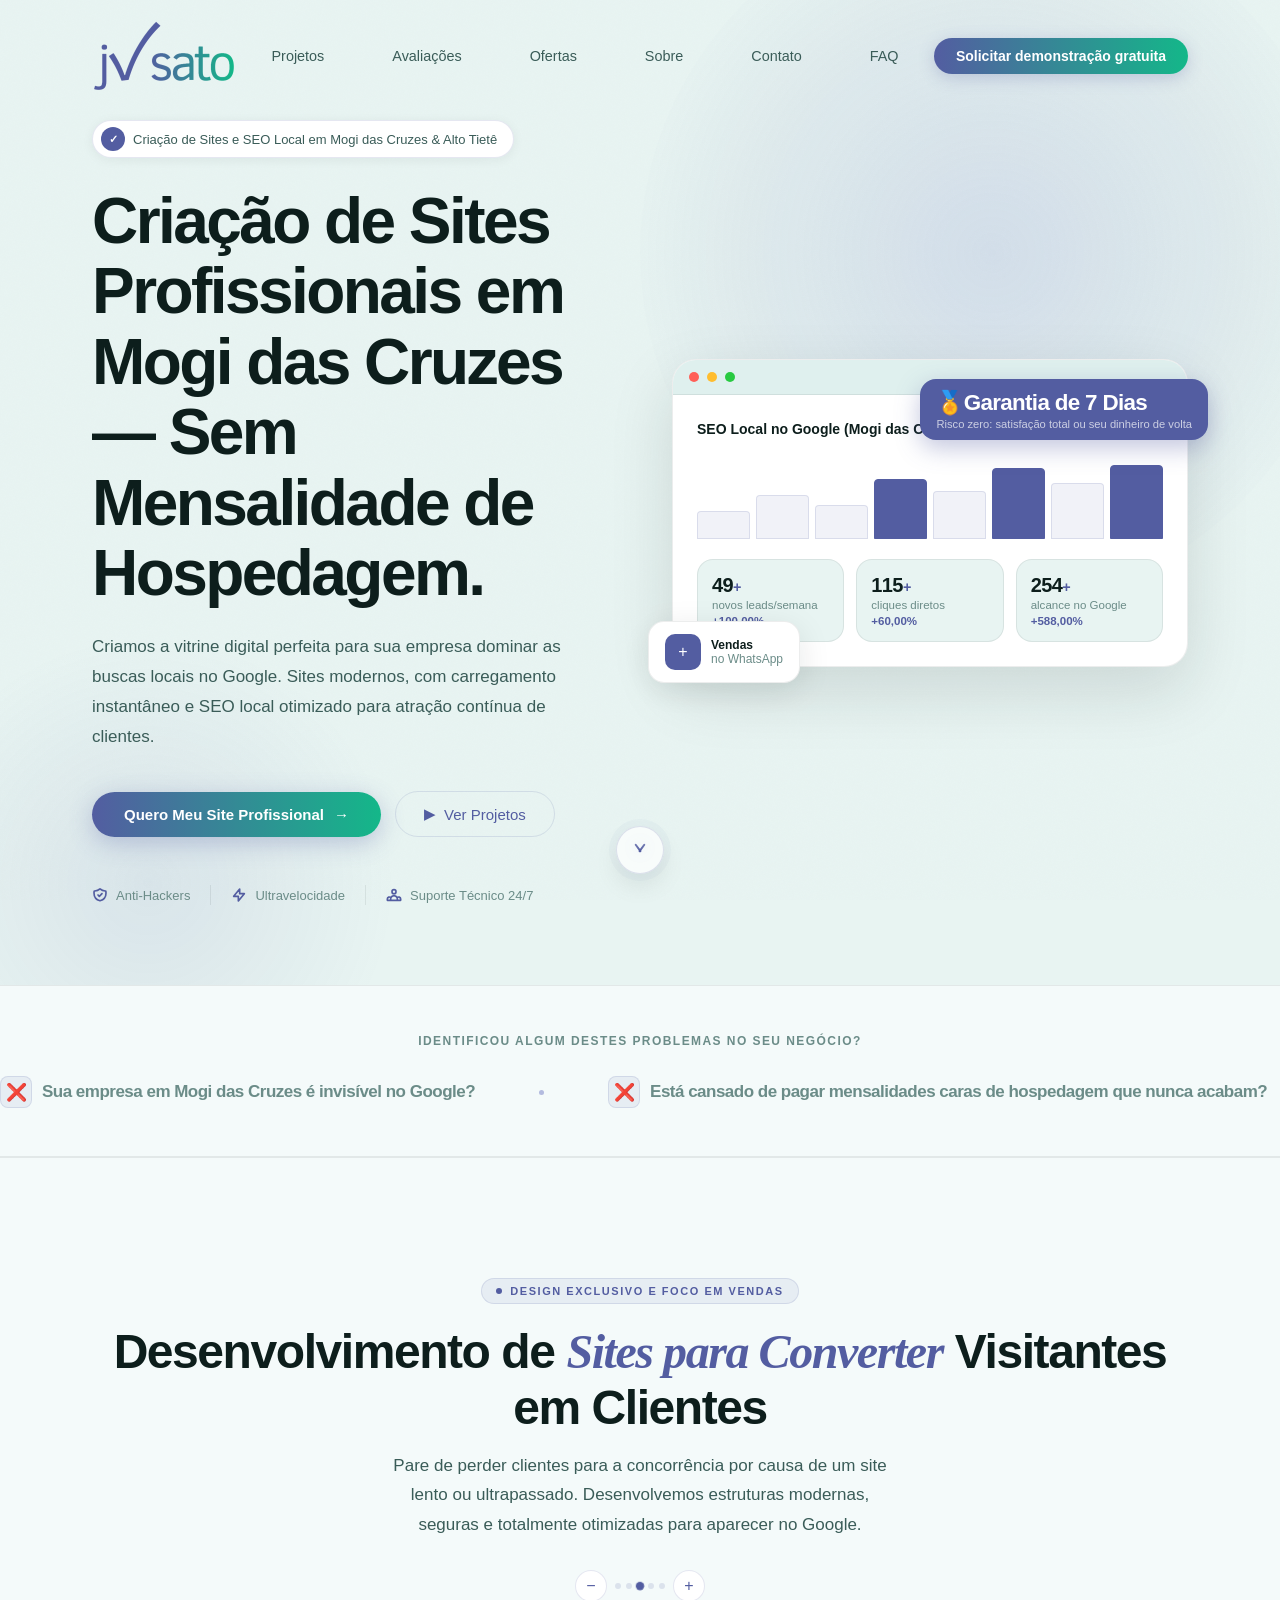
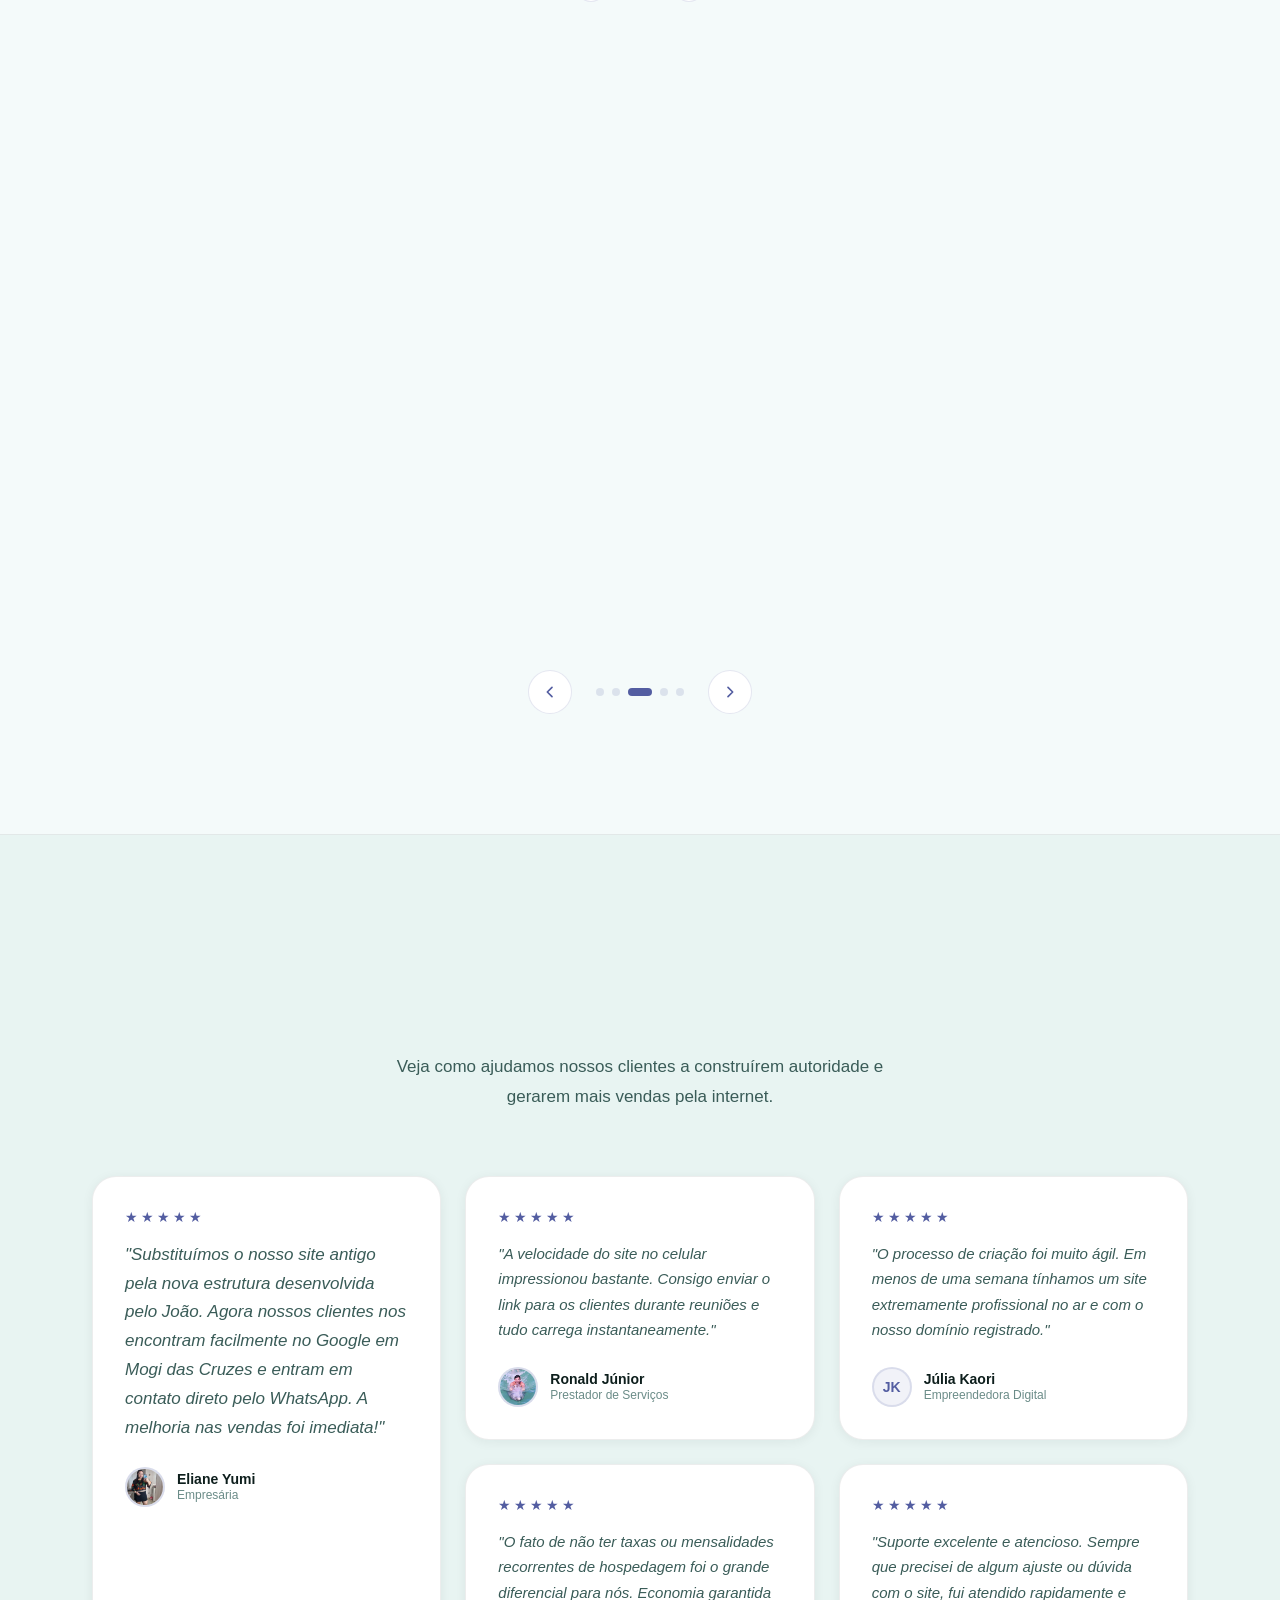
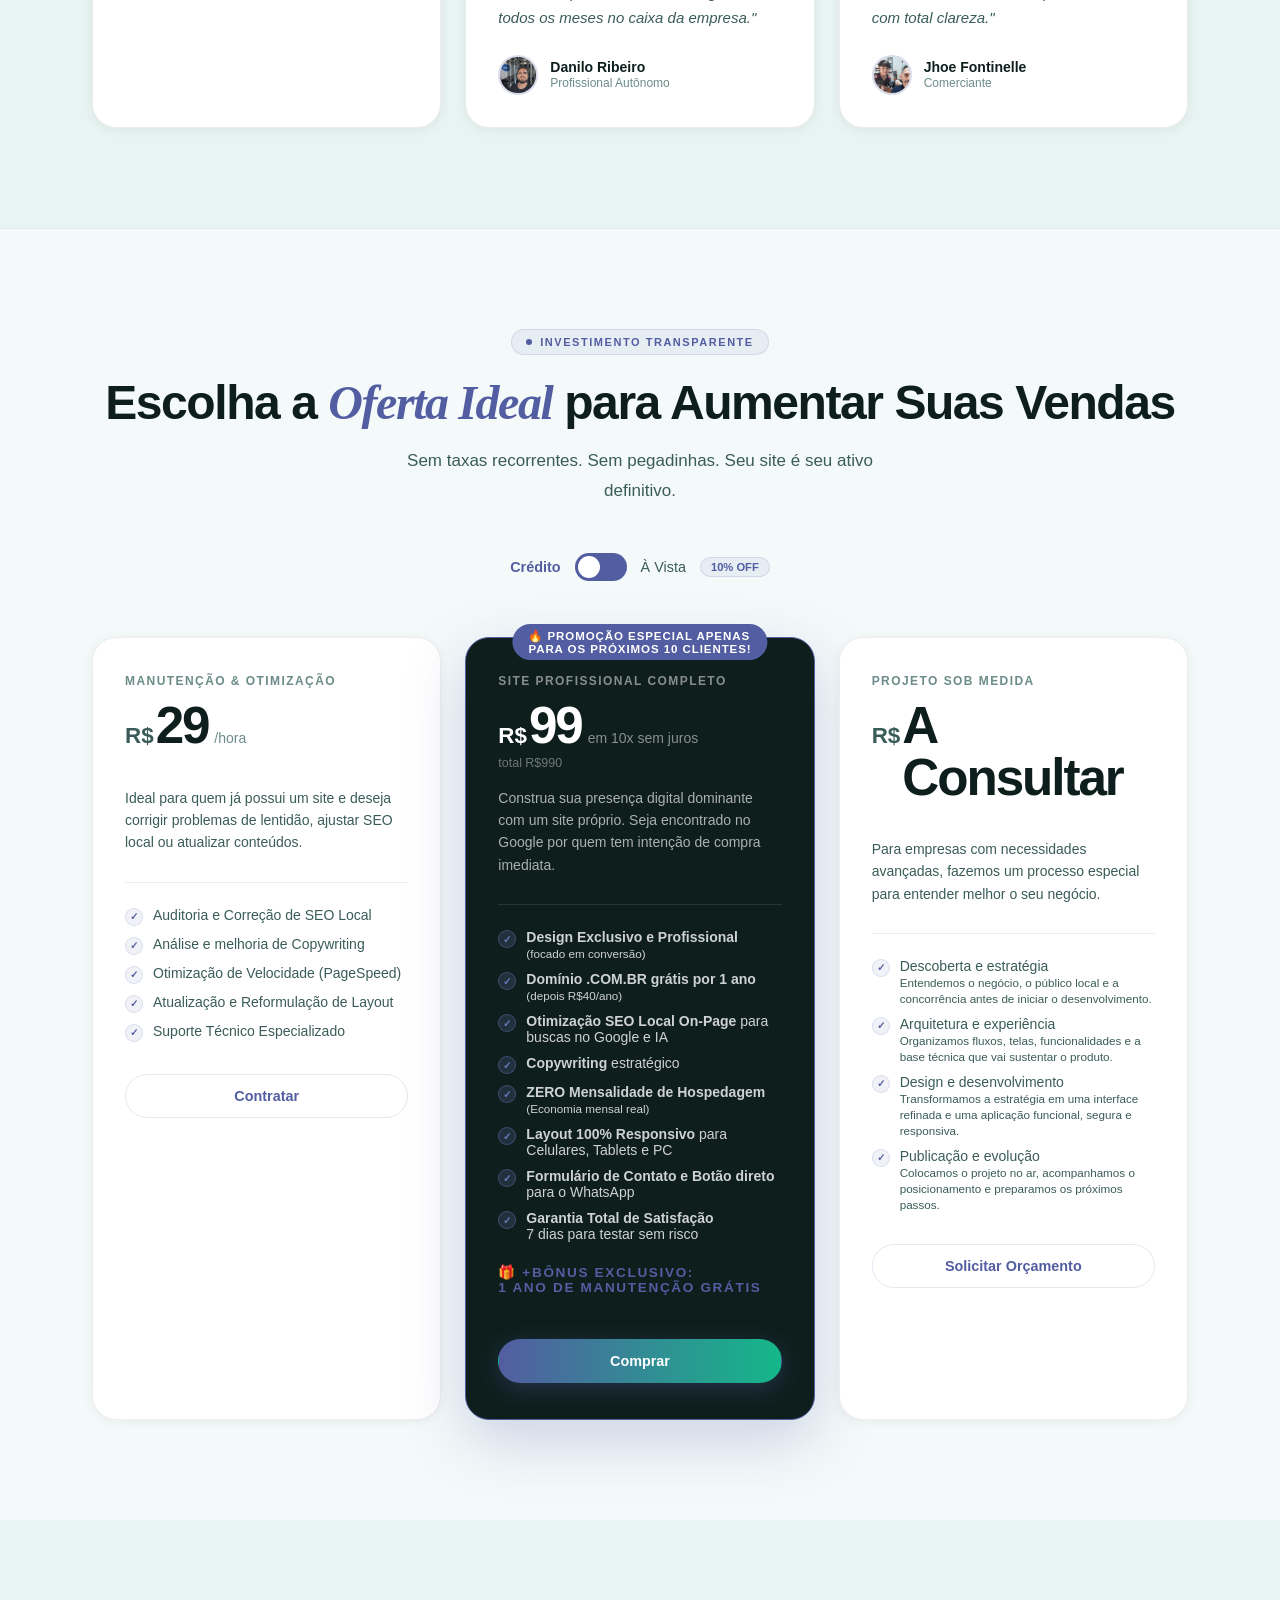
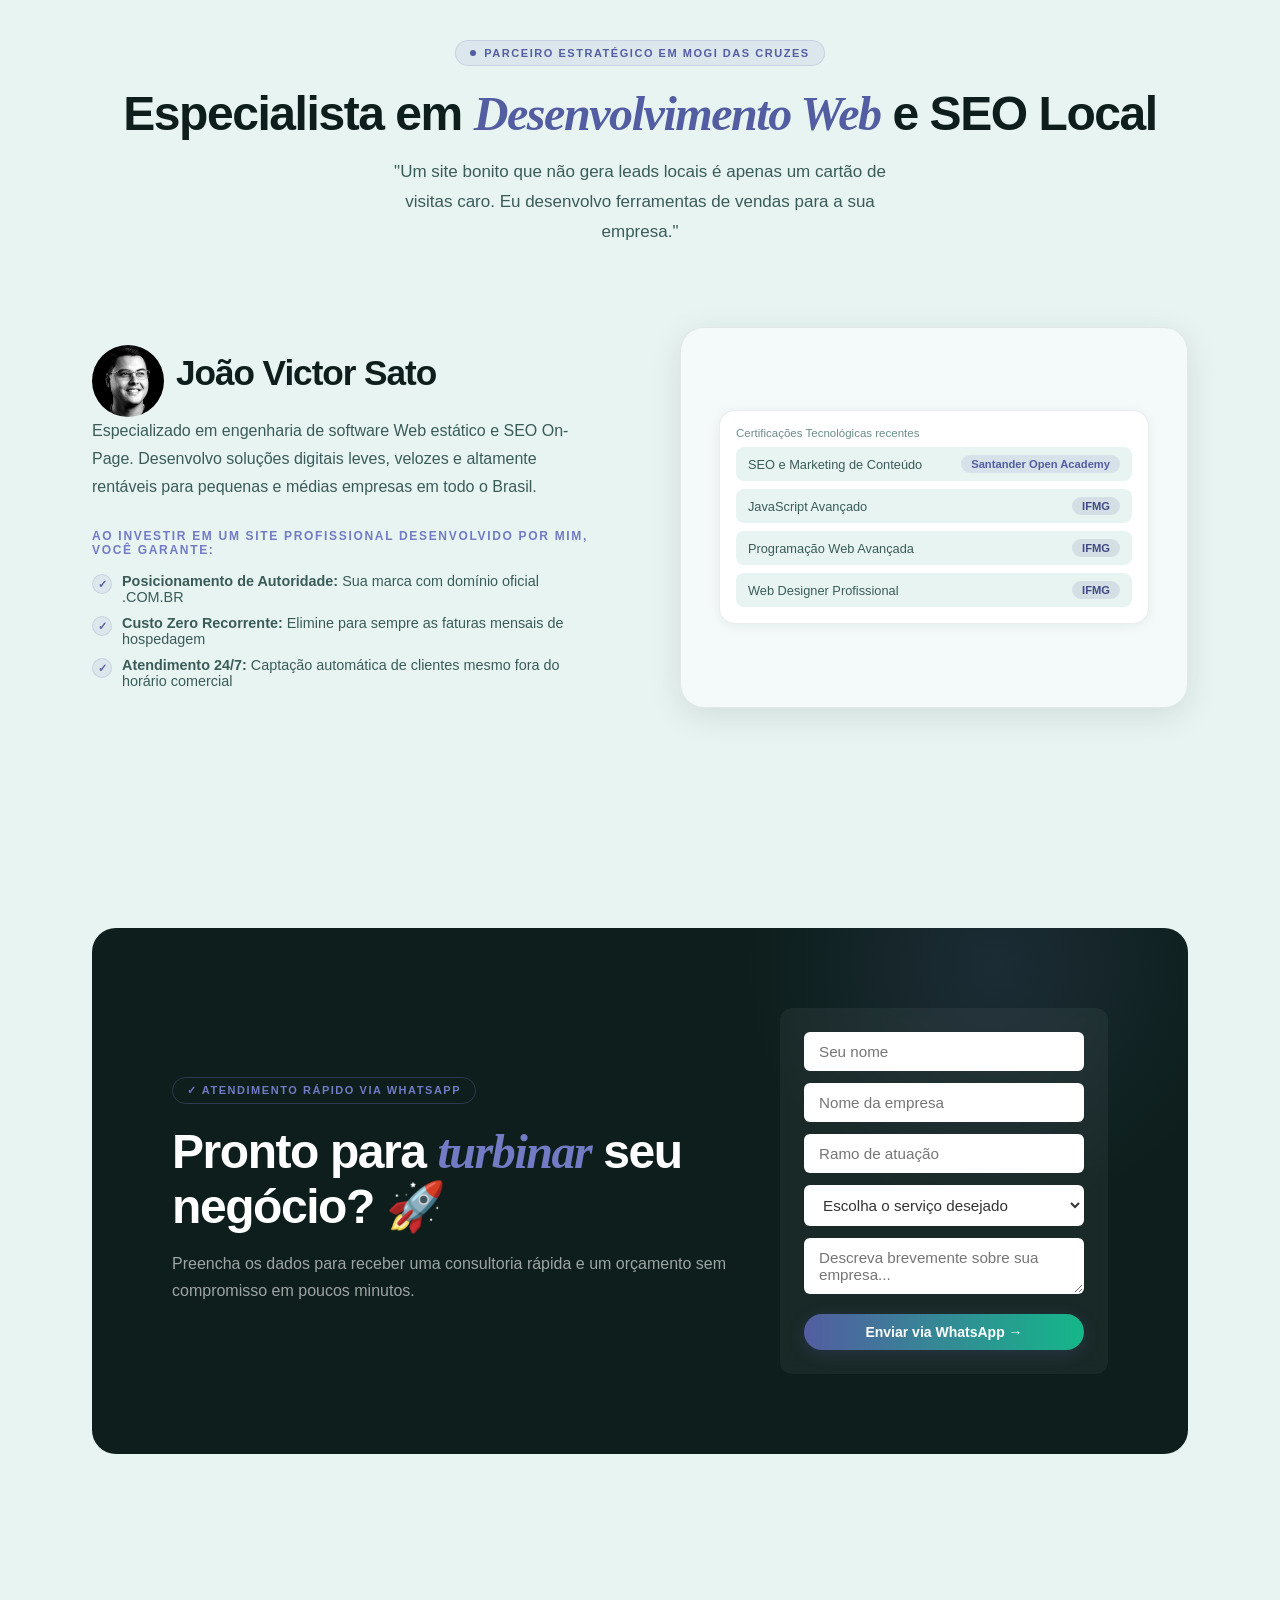
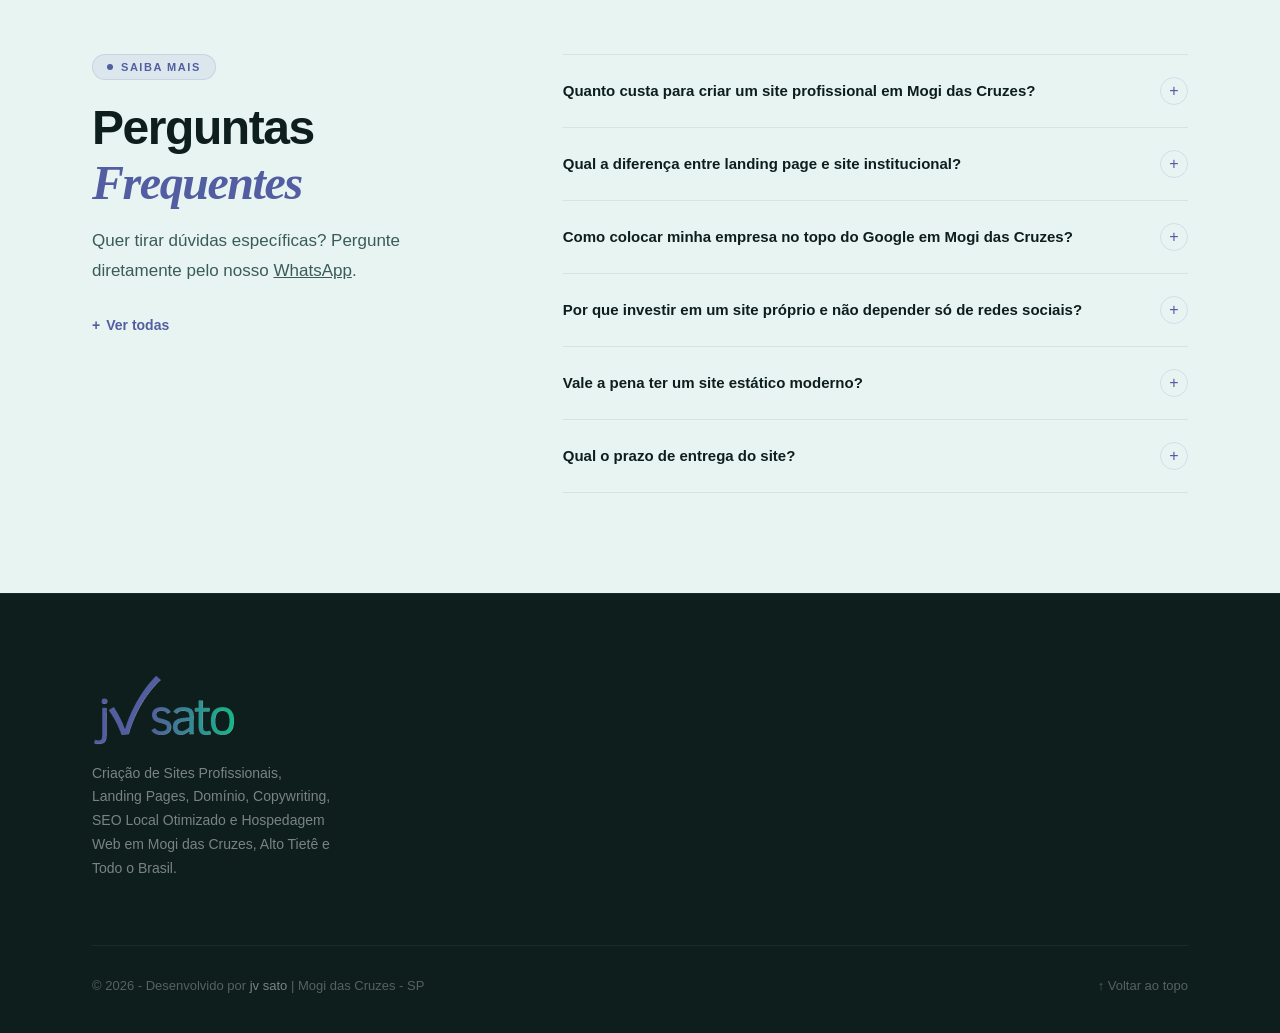
==== criacao-de-sites-profissionais-em-mogi-das-cruzes/index.html @ 6d1e81e7 "Add files via upload" ====
<!DOCTYPE html>
<html lang="pt-BR">

<head>
  <meta charset="UTF-8" />
  <meta name="viewport" content="width=device-width, initial-scale=1.0" />
  <meta name="theme-color" content="#535da1" />
  <meta name="robots" content="index, follow, max-image-preview:large, max-snippet:-1, max-video-preview:-1" />
  <meta name="googlebot" content="index, follow" />
  
  <!-- SEO & Meta Tags Otimizadas para SEO Local (Mogi das Cruzes & Alto Tietê) -->
  <title>Criação de Sites em Mogi das Cruzes & SEO Local | JV Sato</title>
  <meta name="description" content="Criação de sites profissionais e SEO local em Mogi das Cruzes e região do Alto Tietê. Sites velozes, sem mensalidade de hospedagem e prontos para vender no Google." />
  <meta name="keywords" content="criação de sites mogi das cruzes, desenvolvedor de sites mogi das cruzes, seo local mogi das cruzes, landing page mogi das cruzes, criação de sites alto tieté, empresa de criação de sites mogi, site rápido otimizado para o google, criação de site com hospedagem grátis, otimização seo para sites, dominio, jv sato" />
  <meta name="author" content="João Victor Sato">
  <link rel="canonical" href="https://www.jvsato.com.br/" />
  <link rel="icon" type="image/png" href="https://www.jvsato.com.br/images/favicon.png">
  <link rel="preload" href="images/logo.png" as="image" type="image/png" />
  <link rel="dns-prefetch" href="//www.googletagmanager.com" />
  <link rel="stylesheet" href="styles.css" />

  <!-- Google Analytics -->
  <script>
    window.dataLayer = window.dataLayer || [];
    function gtag() { dataLayer.push(arguments); }
    gtag('js', new Date());
    gtag('config', 'G-9PX6JYS9PJ');
  </script>
  <script defer src="https://www.googletagmanager.com/gtag/js?id=G-9PX6JYS9PJ"></script>

  <!-- Schema.org ProfessionalService Otimizado para Mogi das Cruzes -->
  <script type="application/ld+json">
  {
    "@context": "https://schema.org",
    "@graph": [
      {
        "@type": "WebSite",
        "@id": "https://jvsato.com.br/#website",
        "url": "https://jvsato.com.br/",
        "name": "JV Sato | Criação de Sites e SEO Local em Mogi das Cruzes",
        "description": "Criação de sites profissionais, otimização de SEO local e soluções web para pequenas e médias empresas em Mogi das Cruzes e todo o Brasil.",
        "inLanguage": "pt-BR"
      },
      {
        "@type": "ProfessionalService",
        "@id": "https://jvsato.com.br/#organization",
        "name": "JV Sato - Criação de Sites e SEO Local em Mogi das Cruzes",
        "url": "https://jvsato.com.br/",
        "logo": "https://jvsato.com.br/assets/logo.png",
        "image": "https://jvsato.com.br/assets/og-image.png",
        "description": "Desenvolvimento de sites estáticos modernos, criação de landing pages e otimização de SEO local em Mogi das Cruzes e Região do Alto Tietê.",
        "address": {
          "@type": "PostalAddress",
          "addressLocality": "Mogi das Cruzes",
          "addressRegion": "SP",
          "addressCountry": "BR"
        },
        "geo": {
          "@type": "GeoCoordinates",
          "latitude": -23.5228,
          "longitude": -46.1882
        },
        "areaServed": [
          {
            "@type": "City",
            "name": "Mogi das Cruzes"
          },
          {
            "@type": "AdministrativeArea",
            "name": "Alto Tietê"
          },
          {
            "@type": "Country",
            "name": "Brasil"
          }
        ],
        "priceRange": "$$"
      },
      {
        "@type": "Service",
        "@id": "https://jvsato.com.br/#service-webdev",
        "name": "Criação de Sites e Otimização SEO Local em Mogi das Cruzes",
        "provider": {
          "@id": "https://jvsato.com.br/#organization"
        },
        "serviceType": "Web Development and SEO Services",
        "description": "Desenvolvimento de sites de alta performance, landing pages responsivas e otimização de SEO local para atrair mais clientes orgânicos em Mogi das Cruzes e região.",
        "areaServed": [
          {
            "@type": "City",
            "name": "Mogi das Cruzes"
          },
          {
            "@type": "Country",
            "name": "Brasil"
          }
        ],
        "hasOfferCatalog": {
          "@type": "OfferCatalog",
          "name": "Serviços Digitais",
          "itemListElement": [
            {
              "@type": "Offer",
              "itemOffered": {
                "@type": "Service",
                "name": "Criação de Sites Estáticos e Landing Pages em Mogi das Cruzes",
                "description": "Desenvolvimento de sites velozes, responsivos e otimizados para conversão de clientes locais."
              }
            },
            {
              "@type": "Offer",
              "itemOffered": {
                "@type": "Service",
                "name": "Otimização de SEO Local e Google Meu Negócio",
                "description": "Otimização on-page, técnica e estruturação de dados geolocalizados para topo de buscas no Google."
              }
            }
          ]
        }
      }
    ]
  }
  </script>

  <!-- Schema.org FAQPage -->
  <script type="application/ld+json">
    {
      "@context": "https://schema.org",
      "@type": "FAQPage",
      "mainEntity": [
        {
          "@type": "Question",
          "name": "Quanto custa para criar um site profissional em Mogi das Cruzes?",
          "acceptedAnswer": {
            "@type": "Answer",
            "text": "Em nosso Site profissional completo, oferecemos a criação de site profissional por apenas R$ 99/mês (em 10x sem juros no cartão) ou R$ 891 à vista via PIX. Inclui design exclusivo, domínio .com.br, otimização de SEO local e ZERO mensalidade de hospedagem."
          }
        },
        {
          "@type": "Question",
          "name": "Qual a diferença entre landing page e site institucional?",
          "acceptedAnswer": {
            "@type": "Answer",
            "text": "Uma landing page é uma página única focada em conversão rápida para campanhas de anúncios e captação de leads. Já o site institucional oferece uma estrutura completa para posicionar sua empresa em Mogi das Cruzes com autoridade no Google."
          }
        },
        {
          "@type": "Question",
          "name": "Como colocar minha empresa no topo do Google em Mogi das Cruzes?",
          "acceptedAnswer": {
            "@type": "Answer",
            "text": "Seu site é desenvolvido com técnicas avançadas de SEO Local (Search Engine Optimization), marcação de dados Schema.org e integração com o Google Search Console e Google Meu Negócio para posicionar sua marca para buscas na região."
          }
        },
        {
          "@type": "Question",
          "name": "Por que ter um site próprio em vez de depender só do Instagram/Facebook?",
          "acceptedAnswer": {
            "@type": "Answer",
            "text": "Redes sociais são terrenos alugados sujeitos a bloqueios e mudanças de algoritmo. Ter um site próprio transmite profissionalismo, garante um canal oficial 24h e atrai clientes em Mogi das Cruzes no momento exato em que pesquisam no Google."
          }
        },
        {
          "@type": "Question",
          "name": "Vale a pena ter um site estático e qual a vantagem?",
          "acceptedAnswer": {
            "@type": "Answer",
            "text": "Sim! Sites estáticos entregam carregamento instantâneo, máxima segurança contra invasões e 100% de economia em taxas recorrentes de hospedagem mensal."
          }
        }
      ]
    }
  </script>

  <!-- Open Graph / Social Media -->
  <meta property="og:type" content="website">
  <meta property="og:url" content="https://www.jvsato.com.br/">
  <meta property="og:title" content="JV SATO | Criação de Sites e SEO Local em Mogi das Cruzes">
  <meta property="og:description" content="Transforme sua empresa em Mogi das Cruzes em uma máquina de vendas com um site profissional de alta performance e SEO local otimizado.">
  <meta property="og:image" content="https://www.jvsato.com.br/images/logo.png">
  <meta property="og:image:width" content="144">
  <meta property="og:image:height" content="72">
  <meta property="og:image:type" content="image/png">
  <meta property="og:image:alt" content="Logo JV Sato - Criação de Sites Mogi das Cruzes">
  <meta name="twitter:card" content="summary_large_image">
  <meta name="twitter:title" content="JV SATO | Criação de Sites e SEO Local em Mogi das Cruzes">
  <meta name="twitter:description" content="Transforme sua empresa em Mogi das Cruzes em uma máquina de vendas com um site profissional de alta performance.">
  <meta name="twitter:image" content="https://www.jvsato.com.br/images/logo.png">
  <meta name="twitter:image:alt" content="Logo JV Sato">

  <!-- Meta Pixel Code -->
  <script>
  !function(f,b,e,v,n,t,s)
  {if(f.fbq)return;n=f.fbq=function(){n.callMethod?
  n.callMethod.apply(n,arguments):n.queue.push(arguments)};
  if(!f._fbq)f._fbq=n;n.push=n;n.loaded=!0;n.version='2.0';
  n.queue=[];t=b.createElement(e);t.async=!0;
  t.src=v;s=b.getElementsByTagName(e)[0];
  s.parentNode.insertBefore(t,s)}(window, document,'script',
  'https://connect.facebook.net/en_US/fbevents.js');
  fbq('init', '2129765954284496');
  fbq('track', 'PageView');
  fbq('track', 'ViewContent');  
  </script>
  <noscript><img height="1" width="1" style="display:none"
  src="https://www.facebook.com/tr?id=2129765954284496&ev=PageView&noscript=1"
  /></noscript>
  <!-- End Meta Pixel Code -->

</head>

<body>

  <!-- ── MOBILE MENU ── -->
  <div class="mobile-menu" id="mobileMenu" hidden>
    <a href="#screens">Projetos</a>
    <a href="#testimonials">Avaliações</a>
    <a href="#pricing">Ofertas</a>
    <a href="#features">Sobre</a>
    <a href="#cta">Contato</a>
    <a href="#faq">FAQ</a>
    <a href="https://wa.me/5511989580867?text=Ol%C3%A1%2C%20gostaria%20de%20solicitar%20minha%20demonstra%C3%A7%C3%A3o%20gratuita." class="mobile-cta btn-primary" data-servico="Demonstração Gratuita" target="_blank" rel="noopener noreferrer">Solicitar demonstração gratuita</a>
  </div>

  <!-- ── 1. NAV ── -->
  <nav class="nav" id="mainNav" role="navigation" aria-label="Navegação principal">
    <div class="nav-inner">
      <a href="#" class="nav-logo">
        <img src="images/logo.png" alt="Logo JV Sato Criação de Sites Mogi das Cruzes" class="nav-logo-img" width="144" height="72">
      </a>
      <ul class="nav-links" role="list">
        <li><a href="#screens">Projetos</a></li>
        <li><a href="#testimonials">Avaliações</a></li>
        <li><a href="#pricing">Ofertas</a></li>
        <li><a href="#features">Sobre</a></li>
        <li><a href="#cta">Contato</a></li>
        <li><a href="#faq">FAQ</a></li>
      </ul>
      <div class="nav-cta">
        <a href="https://wa.me/5511989580867?text=Ol%C3%A1%2C%20gostaria%20de%20solicitar%20minha%20demonstra%C3%A7%C3%A3o%20gratuita." class="btn-primary" data-servico="Demonstração Gratuita" target="_blank" rel="noopener noreferrer">Solicitar demonstração gratuita</a>
      </div>
      <button class="nav-hamburger" id="hamburger" aria-label="Alternar menu" aria-expanded="false" aria-controls="mobileMenu">
        <span aria-hidden="true"></span><span aria-hidden="true"></span><span aria-hidden="true"></span>
      </button>
    </div>
  </nav>

  <main id="main-content">
    <!-- ── 2. HERO ── -->
    <section class="hero">
    <button type="button" class="scroll-indicator" id="scrollIndicator" aria-label="Rolar para baixo">
      <span></span>
    </button>
    <div class="container">
      <div class="hero-inner">
        <div class="hero-content">
          <div class="hero-badge reveal">
            <div class="hero-badge-dot">✓</div>
            <span>Criação de Sites e SEO Local em Mogi das Cruzes & Alto Tietê</span>
          </div>
          <h1 class="hero-title reveal reveal-delay-1">
            Criação de Sites Profissionais em Mogi das Cruzes — Sem Mensalidade de Hospedagem.
          </h1>
          <p class="hero-sub reveal reveal-delay-2">
            Criamos a vitrine digital perfeita para sua empresa dominar as buscas locais no Google. Sites modernos, com carregamento instantâneo e SEO local otimizado para atração contínua de clientes.
          </p>
          <div class="hero-actions reveal reveal-delay-3">
            <a href="https://wa.me/5511989580867?text=Ol%C3%A1%2C%20quero%20meu%20site%20profissional." class="btn-primary-lg" target="_blank" rel="noopener noreferrer">
              Quero Meu Site Profissional
              <span class="btn-arrow">→</span>
            </a>
            <a href="#screens" class="btn-outline-lg">
              <span>▶</span> Ver Projetos
            </a>
          </div>
          <div class="hero-trust reveal reveal-delay-4">
            <div class="trust-item">
              <svg aria-hidden="true" width="16" height="16" fill="none" viewBox="0 0 24 24" stroke="currentColor" stroke-width="2.5">
                <path stroke-linecap="round" stroke-linejoin="round"
                  d="M9 12l2 2 4-4m5.618-4.016A11.955 11.955 0 0112 2.944a11.955 11.955 0 01-8.618 3.04A12.02 12.02 0 003 9c0 5.591 3.824 10.29 9 11.622 5.176-1.332 9-6.03 9-11.622 0-1.042-.133-2.052-.382-3.016z" />
              </svg>
              Anti-Hackers
            </div>
            <div class="trust-divider"></div>
            <div class="trust-item">
              <svg aria-hidden="true" width="16" height="16" fill="none" viewBox="0 0 24 24" stroke="currentColor" stroke-width="2.5">
                <path stroke-linecap="round" stroke-linejoin="round" d="M13 10V3L4 14h7v7l9-11h-7z" />
              </svg>
              Ultravelocidade
            </div>
            <div class="trust-divider"></div>
            <div class="trust-item">
              <svg aria-hidden="true" width="16" height="16" fill="none" viewBox="0 0 24 24" stroke="currentColor" stroke-width="2.5">
                <path stroke-linecap="round" stroke-linejoin="round"
                  d="M17 20h5v-2a3 3 0 00-5.356-1.857M17 20H7m10 0v-2c0-.656-.126-1.283-.356-1.857M7 20H2v-2a3 3 0 015.356-1.857M7 20v-2c0-.656.126-1.283.356-1.857m0 0a5.002 5.002 0 019.288 0M15 7a3 3 0 11-6 0 3 3 0 016 0z" />
              </svg>
              Suporte Técnico 24/7
            </div>
          </div>
        </div>
        <div class="hero-visual reveal reveal-delay-2">
          <div class="hero-dashboard">
            <div class="dashboard-bar">
              <div class="db-dot"></div>
              <div class="db-dot"></div>
              <div class="db-dot"></div>
            </div>
            <div class="dashboard-body">
              <div class="db-header">
                <div class="db-title">SEO Local no Google (Mogi das Cruzes)</div>
                <div class="db-tag">LIVE</div>
              </div>
              <div class="db-chart">
                <div class="db-bar" style="height:35%"></div>
                <div class="db-bar" style="height:55%"></div>
                <div class="db-bar" style="height:42%"></div>
                <div class="db-bar active" style="height:75%"></div>
                <div class="db-bar" style="height:60%"></div>
                <div class="db-bar active" style="height:88%"></div>
                <div class="db-bar" style="height:70%"></div>
                <div class="db-bar active" style="height:92%"></div>
              </div>
              <div class="db-stats">
                <div class="db-stat">
                  <div class="db-stat-val">49<span style="font-size:.9rem;color:var(--accent)">+</span></div>
                  <div class="db-stat-label">novos leads/semana</div>
                  <div class="db-stat-change">+100,00%</div>
                </div>
                <div class="db-stat">
                  <div class="db-stat-val">115<span style="font-size:.9rem;color:var(--accent)">+</span></div>
                  <div class="db-stat-label">cliques diretos</div>
                  <div class="db-stat-change">+60,00%</div>
                </div>
                <div class="db-stat">
                  <div class="db-stat-val">254<span style="font-size:.9rem;color:var(--accent)">+</span></div>
                  <div class="db-stat-label">alcance no Google</div>
                  <div class="db-stat-change">+588,00%</div>
                </div>
              </div>
            </div>
          </div>
          <div class="hero-float-badge">
            <div class="float-badge-icon">+</div>
            <div class="float-badge-text">
              <strong>Vendas </strong>
              <span>no WhatsApp</span>
            </div>
          </div>
          <div class="hero-float-badge-2">
            <div class="float-badge-2-val">🏅Garantia de 7 Dias</div>
            <div class="float-badge-2-label">Risco zero: satisfação total ou seu dinheiro de volta</div>
          </div>
        </div>
      </div>
    </div>
  </section>

  <!-- ── 3. TICKER DE DORES ── -->
  <div class="ticker-section">
    <div class="ticker-label">Identificou algum destes problemas no seu negócio?</div>
    <div class="ticker-track-wrap">
      <div class="ticker-track">
        <!-- Set 1 -->
        <div class="ticker-item">
          <div class="ticker-item-icon">❌</div>Sua empresa em Mogi das Cruzes é invisível no Google?
        </div>
        <div class="ticker-dot"></div>
        <div class="ticker-item">
          <div class="ticker-item-icon">❌</div>Está cansado de pagar mensalidades caras de hospedagem que nunca acabam?
        </div>
        <div class="ticker-dot"></div>
        <div class="ticker-item">
          <div class="ticker-item-icon">❌</div>Perde vendas diariamente porque seu site demora para carregar no celular?
        </div>
        <div class="ticker-dot"></div>
        <div class="ticker-item">
          <div class="ticker-item-icon">❌</div>Insegurança comercial por não ter um domínio oficial .com.br do seu negócio?
        </div>
        <div class="ticker-dot"></div>
        <div class="ticker-item">
          <div class="ticker-item-icon">❌</div>Frustração por tentar criar um site sozinho em criadores lentos e complicados?
        </div>
        <div class="ticker-dot"></div>
        <!-- Set 2 -->
        <div class="ticker-item">
          <div class="ticker-item-icon">❌</div>Sua empresa em Mogi das Cruzes é invisível no Google?
        </div>
        <div class="ticker-dot"></div>
        <div class="ticker-item">
          <div class="ticker-item-icon">❌</div>Está cansado de pagar mensalidades caras de hospedagem que nunca acabam?
        </div>
        <div class="ticker-dot"></div>
        <div class="ticker-item">
          <div class="ticker-item-icon">❌</div>Perde vendas diariamente porque seu site demora para carregar no celular?
        </div>
        <div class="ticker-dot"></div>
        <div class="ticker-item">
          <div class="ticker-item-icon">❌</div>Insegurança comercial por não ter um domínio oficial .com.br do seu negócio?
        </div>
        <div class="ticker-dot"></div>
        <div class="ticker-item">
          <div class="ticker-item-icon">❌</div>Frustração por tentar criar um site sozinho em criadores lentos e complicados?
        </div>
        <div class="ticker-dot"></div>
      </div>
    </div>
  </div>

  <!-- ── 5. CAROUSEL PORTFÓLIO ── -->
  <section class="carousel-section" id="screens">
    <div class="container">
      <div class="carousel-header">
        <div class="section-label reveal">Design Exclusivo e Foco em Vendas</div>
        <h2 class="section-title reveal reveal-delay-1">Desenvolvimento de <em>Sites para Converter</em> Visitantes em Clientes</h2>
        <p class="section-sub reveal reveal-delay-2">Pare de perder clientes para a concorrência por causa de um site lento ou ultrapassado. Desenvolvemos estruturas modernas, seguras e totalmente otimizadas para aparecer no Google.</p>
      </div>
    </div>
    <div class="carousel-zoom">
      <button class="zoom-btn" id="zoomOut" aria-label="Diminuir zoom">−</button>
      <div class="zoom-pips" id="zoomPips"></div>
      <button class="zoom-btn" id="zoomIn" aria-label="Aumentar zoom">+</button>
    </div>

    <div class="carousel-stage" id="carouselStage">
      <div class="carousel-track" id="carouselTrack">

        <div class="phone-card" data-pos="left2" data-index="0">
          <div class="phone-shell">
            <div class="phone-screen">
              <img src="images/projeto_1.webp" alt="Criação de site responsivo para empresas em Mogi das Cruzes" style="width:100%;height:100%;object-fit:cover;display:block;" loading="lazy" />
            </div>
          </div>
        </div>

        <div class="phone-card" data-pos="left1" data-index="1">
          <div class="phone-shell">
            <div class="phone-screen">
              <img src="images/projeto_2.webp" alt="Landing page de alta conversão para negócios locais no Alto Tietê" style="width:100%;height:100%;object-fit:cover;display:block;" loading="lazy" />
            </div>
          </div>
        </div>

        <div class="phone-card" data-pos="center" data-index="2">
          <div class="phone-shell">
            <div class="phone-screen">
              <img src="images/projeto_3.webp" alt="Site otimizado para SEO Local Mogi das Cruzes" style="width:100%;height:100%;object-fit:cover;display:block;" loading="eager" fetchpriority="high" />
            </div>
          </div>
        </div>

        <div class="phone-card" data-pos="right1" data-index="3">
          <div class="phone-shell">
            <div class="phone-screen">
              <img src="images/projeto_4.webp" alt="Site profissional veloz sem mensalidades de hospedagem" style="width:100%;height:100%;object-fit:cover;display:block;" loading="lazy" />
            </div>
          </div>
        </div>

        <div class="phone-card" data-pos="right2" data-index="4">
          <div class="phone-shell">
            <div class="phone-screen">
              <img src="images/projeto_5.webp" alt="Desenvolvimento web sob medida pela JV Sato em Mogi das Cruzes" style="width:100%;height:100%;object-fit:cover;display:block;" loading="lazy" />
            </div>
          </div>
        </div>

      </div>
    </div>

    <div style="display:flex;align-items:center;justify-content:center;gap:24px;width:100%;margin-top:48px;">
      <button class="carousel-btn" id="carouselPrev" aria-label="Tela anterior">
        <svg width="16" height="16" fill="none" viewBox="0 0 24 24" stroke="currentColor" stroke-width="2.5">
          <path stroke-linecap="round" stroke-linejoin="round" d="M15 19l-7-7 7-7" />
        </svg>
      </button>
      <div class="carousel-dots" id="carouselDots"></div>
      <button class="carousel-btn" id="carouselNext" aria-label="Próxima tela">
        <svg width="16" height="16" fill="none" viewBox="0 0 24 24" stroke="currentColor" stroke-width="2.5">
          <path stroke-linecap="round" stroke-linejoin="round" d="M9 5l7 7-7 7" />
        </svg>
      </button>
    </div>
  </section>

  <!-- ── 8. DEPOIMENTOS ── -->
  <section class="testimonials-section" id="testimonials">
    <div class="container">
      <div class="testimonials-header">
        <div class="section-label reveal">Casos de Sucesso</div>
        <h2 class="section-title reveal reveal-delay-1">Clientes que <em>Multiplicaram Resultados</em> Conosco</h2>
        <p class="section-sub reveal reveal-delay-2">Veja como ajudamos nossos clientes a construírem autoridade e gerarem mais vendas pela internet.</p>
      </div>
      <div class="testimonials-grid">
        <div class="testimonial-card tall reveal">
          <div class="testimonial-stars"><span>★</span><span>★</span><span>★</span><span>★</span><span>★</span></div>
          <p class="testimonial-quote">"Substituímos o nosso site antigo pela nova estrutura desenvolvida pelo João. Agora nossos clientes nos encontram facilmente no Google em Mogi das Cruzes e entram em contato direto pelo WhatsApp. A melhoria nas vendas foi imediata!"</p>
          <div class="testimonial-author">
            <div class="author-avatar">
              <img src="images/elianeyumi.png" style="border-radius: 50%;" alt="foto de Eliane Yumi, cliente JV Sato em Mogi das Cruzes" width="64" height="64">
            </div>
            <div>
              <div class="author-name">Eliane Yumi</div>
              <div class="author-role">Empresária</div>
            </div>
          </div>
        </div>
        <div class="testimonial-card reveal reveal-delay-1">
          <div class="testimonial-stars"><span>★</span><span>★</span><span>★</span><span>★</span><span>★</span></div>
          <p class="testimonial-quote">"A velocidade do site no celular impressionou bastante. Consigo enviar o link para os clientes durante reuniões e tudo carrega instantaneamente."</p>
          <div class="testimonial-author">
            <div class="author-avatar">
              <img src="images/ronaldjunior.png" style="border-radius: 50%;" alt="foto de Ronald Júnior, cliente JV Sato" width="64" height="64">
            </div>
            <div>
              <div class="author-name">Ronald Júnior</div>
              <div class="author-role">Prestador de Serviços</div>
            </div>
          </div>
        </div>
        <div class="testimonial-card reveal reveal-delay-2">
          <div class="testimonial-stars"><span>★</span><span>★</span><span>★</span><span>★</span><span>★</span></div>
          <p class="testimonial-quote">"O processo de criação foi muito ágil. Em menos de uma semana tínhamos um site extremamente profissional no ar e com o nosso domínio registrado."</p>
          <div class="testimonial-author">
            <div class="author-avatar">JK</div>
            <div>
              <div class="author-name">Júlia Kaori</div>
              <div class="author-role">Empreendedora Digital</div>
            </div>
          </div>
        </div>
        <div class="testimonial-card reveal reveal-delay-1">
          <div class="testimonial-stars"><span>★</span><span>★</span><span>★</span><span>★</span><span>★</span></div>
          <p class="testimonial-quote">"O fato de não ter taxas ou mensalidades recorrentes de hospedagem foi o grande diferencial para nós. Economia garantida todos os meses no caixa da empresa."</p>
          <div class="testimonial-author">
            <div class="author-avatar">
              <img src="images/daniloribeiro.png" style="border-radius: 50%;" alt="foto de Danilo Ribeiro, cliente JV Sato" width="64" height="64">
            </div>
            <div>
              <div class="author-name">Danilo Ribeiro</div>
              <div class="author-role">Profissional Autônomo</div>
            </div>
          </div>
        </div>
        <div class="testimonial-card reveal reveal-delay-2">
          <div class="testimonial-stars"><span>★</span><span>★</span><span>★</span><span>★</span><span>★</span></div>
          <p class="testimonial-quote">"Suporte excelente e atencioso. Sempre que precisei de algum ajuste ou dúvida com o site, fui atendido rapidamente e com total clareza."</p>
          <div class="testimonial-author">
            <div class="author-avatar">
              <img src="images/jhoefontinelle.png" style="border-radius: 50%;" alt="foto de Jhoe Fontinelle, cliente JV Sato" width="64" height="64">
            </div>
            <div>
              <div class="author-name">Jhoe Fontinelle</div>
              <div class="author-role">Comerciante</div>
            </div>
          </div>
        </div>
      </div>
    </div>
  </section>

  <!-- ── 7. OFERTA / PREÇO ── -->
  <section class="pricing-section" id="pricing">
    <div class="container">
      <div class="pricing-header">
        <div class="section-label reveal">Investimento Transparente</div>
        <h2 class="section-title reveal reveal-delay-1">Escolha a <em>Oferta Ideal</em> para Aumentar Suas Vendas</h2>
        <p class="section-sub reveal reveal-delay-2">Sem taxas recorrentes. Sem pegadinhas. Seu site é seu ativo definitivo.</p>
      </div>
      <div class="pricing-toggle reveal">
        <span class="toggle-label active" id="monthlyLabel">Crédito</span>
        <div class="toggle-switch" id="pricingToggle" role="switch" aria-checked="false" tabindex="0" aria-label="Alternar pagamento à vista"></div>
        <span class="toggle-label" id="annualLabel">À Vista</span>
        <div class="toggle-badge">10% OFF</div>
      </div>
      <div class="pricing-grid">
        <!-- Card 1: Manutenção -->
        <div class="pricing-card reveal">
          <div class="pricing-tier">Manutenção & Otimização</div>
          <div class="pricing-price">
            <span class="price-currency">R$</span>
            <span class="price-amount" id="price-starter">29</span>
            <span class="price-period">&nbsp;/hora</span>
          </div>
          <div class="price-annual-note" id="annual-note-starter">&nbsp;</div>
          <p class="pricing-desc">Ideal para quem já possui um site e deseja corrigir problemas de lentidão, ajustar SEO local ou atualizar conteúdos.</p>
          <div class="pricing-divider"></div>
          <div class="pricing-features">
            <div class="pricing-feature">
              <div class="pricing-check">✓</div><span>Auditoria e Correção de SEO Local</span>
            </div>
            <div class="pricing-feature">
              <div class="pricing-check">✓</div><span>Análise e melhoria de Copywriting</span>
            </div>
            <div class="pricing-feature">
              <div class="pricing-check">✓</div><span>Otimização de Velocidade (PageSpeed)</span>
            </div>
            <div class="pricing-feature">
              <div class="pricing-check">✓</div><span>Atualização e Reformulação de Layout</span>
            </div>
            <div class="pricing-feature">
              <div class="pricing-check">✓</div><span>Suporte Técnico Especializado</span>
            </div>
          </div>
          <a href="https://wa.me/5511989580867?text=Ol%C3%A1%2C%20quero%20contratar%20manuten%C3%A7%C3%A3o%20e%20otimiza%C3%A7%C3%A3o." class="pricing-cta btn-price" data-servico="Manutenção" target="_blank" rel="noopener noreferrer">Contratar</a>
        </div>

        <!-- Card 2: Pacote Completo -->
        <div class="pricing-card featured reveal reveal-delay-1">
          <div class="pricing-badge">🔥 Promoção Especial apenas<br>para os próximos 10 clientes!</div>
          <div class="pricing-tier">Site profissional completo</div>

          <div class="pricing-price">
            <span class="price-currency">R$</span>
            <span class="price-amount" id="price-pro">99</span>
            <span class="price-period" id="period-pro">&nbsp;em 10x sem juros</span>
          </div>
          <div class="price-annual-note" id="annual-note-pro">total R$990</div>
          <p class="pricing-desc">Construa sua presença digital dominante com um site próprio. Seja encontrado no Google por quem tem intenção de compra imediata.</p>
          <div class="pricing-divider"></div>
          <div class="pricing-features">
            <div class="pricing-feature">
              <div class="pricing-check">✓</div><span><strong>Design Exclusivo e Profissional</strong><br><small>(focado em conversão)</small></span>
            </div>
            <div class="pricing-feature">
              <div class="pricing-check">✓</div><span><strong>Domínio .COM.BR grátis por 1 ano </strong><br><small>(depois R$40/ano)</small> </span>
            </div>
            <div class="pricing-feature">
              <div class="pricing-check">✓</div><span><strong>Otimização SEO Local On-Page</strong> para buscas no Google e IA</span>
            </div>
            <div class="pricing-feature">
              <div class="pricing-check">✓</div><span><strong>Copywriting</strong> estratégico</span>
            </div>
            <div class="pricing-feature">
              <div class="pricing-check">✓</div><span><strong>ZERO Mensalidade de Hospedagem</strong><br><small>(Economia mensal real)</small></span>
            </div>
            <div class="pricing-feature">
              <div class="pricing-check">✓</div><span><strong>Layout 100% Responsivo</strong> para Celulares, Tablets e PC</span>
            </div>
            <div class="pricing-feature">
              <div class="pricing-check">✓</div><span><strong>Formulário de Contato e Botão direto</strong> para o WhatsApp</span>
            </div>
            <div class="pricing-feature">
              <div class="pricing-check">✓</div><span><strong>Garantia Total de Satisfação</strong><br>7 dias para testar sem risco</span>
            </div>
            <div class="pricing-tier" style="margin-top:12px; font-size: 0.85rem; color: var(--accent);">🎁 +BÔNUS EXCLUSIVO:<br>1 ANO DE MANUTENÇÃO GRÁTIS</div>
          </div>
          <a href="https://wa.me/5511989580867?text=Ol%C3%A1%2C%20quero%20comprar%20meu%20site%20profissional%20completo." class="pricing-cta btn-price" data-servico="Site profissional completo" target="_blank" rel="noopener noreferrer">Comprar</a>
        </div>

        <!-- Card 3: Personalizado -->
        <div class="pricing-card reveal reveal-delay-2">
          <div class="pricing-tier">Projeto Sob Medida</div>
          <div class="pricing-price">
            <span class="price-currency">R$</span>
            <span class="price-amount">A Consultar</span>
          </div>
          <div class="price-annual-note" id="annual-note-ent">&nbsp;</div>
          <p class="pricing-desc">Para empresas com necessidades avançadas, fazemos um processo especial para entender melhor o seu negócio.</p>
          <div class="pricing-divider"></div>
          <div class="pricing-features">
            <div class="pricing-feature">
              <div class="pricing-check">✓</div><span>Descoberta e estratégia<br>
                <small>Entendemos o negócio, o público local e a concorrência antes de iniciar o desenvolvimento.</small>
              </span>
            </div>
            <div class="pricing-feature">
              <div class="pricing-check">✓</div><span>Arquitetura e experiência<br>
              <small>Organizamos fluxos, telas, funcionalidades e a base técnica que vai sustentar o produto.</small>
              </span>
            </div>
            <div class="pricing-feature">
              <div class="pricing-check">✓</div><span>Design e desenvolvimento<br>
              <small>Transformamos a estratégia em uma interface refinada e uma aplicação funcional, segura e responsiva.</small>
              </span>
            </div>
            <div class="pricing-feature">
              <div class="pricing-check">✓</div><span>Publicação e evolução<br>
              <small>Colocamos o projeto no ar, acompanhamos o posicionamento e preparamos os próximos passos.</small>
              </span>
            </div>
          </div>
          <a href="https://wa.me/5511989580867?text=Ol%C3%A1%2C%20quero%20solicitar%20or%C3%A7amento%20para%20projeto%20sob%20medida." class="pricing-cta btn-price" data-servico="Projeto Sob Medida" target="_blank" rel="noopener noreferrer">Solicitar Orçamento</a>
        </div>
      </div>
    </div>
  </section>

  <!-- ── 4. ESPECIALISTA / AUTORIDADE ── -->
  <section class="features-section" id="features">
    <div class="container">
      <div class="features-header">
        <div class="section-label reveal">Parceiro Estratégico em Mogi das Cruzes</div>
        <h2 class="section-title reveal reveal-delay-1">Especialista em <em>Desenvolvimento Web</em> e SEO Local</h2>
        <p class="section-sub reveal reveal-delay-2">"Um site bonito que não gera leads locais é apenas um cartão de visitas caro. Eu desenvolvo ferramentas de vendas para a sua empresa."</p>
      </div>

      <div class="feature-row">
        <div class="feature-content reveal">
          <div class="user-profile">
            <img src="images/joao.jpg" alt="João Victor Sato - Especialista em Criação de Sites e SEO em Mogi das Cruzes" class="user-photo" width="192" height="192">
            <h3 class="feature-title">João Victor Sato</h3>
          </div>
          <p class="feature-desc">Especializado em engenharia de software Web estático e SEO On-Page. Desenvolvo soluções digitais leves, velozes e altamente rentáveis para pequenas e médias empresas em todo o Brasil.</p>
          <div class="feature-number">Ao investir em um site profissional desenvolvido por mim, você garante:</div>
          <div class="feature-checklist">
            <div class="feature-check">
              <div class="check-icon">✓</div><span><strong>Posicionamento de Autoridade:</strong> Sua marca com domínio oficial .COM.BR</span>
            </div>
            <div class="feature-check">
              <div class="check-icon">✓</div><span><strong>Custo Zero Recorrente:</strong> Elimine para sempre as faturas mensais de hospedagem</span>
            </div>
            <div class="feature-check">
              <div class="check-icon">✓</div><span><strong>Atendimento 24/7:</strong> Captação automática de clientes mesmo fora do horário comercial</span>
            </div>
          </div>
        </div>
        <div class="feature-visual reveal reveal-delay-1">
          <div class="feature-visual-inner">
            <div class="fv-card">
              <div class="fv-card-label">Certificações Tecnológicas recentes</div>
              <div class="fv-list" style="margin-top:8px">
                <div class="fv-list-item"><span class="fv-list-name">SEO e Marketing de Conteúdo</span><span class="fv-pill green">Santander Open Academy</span></div>
                <div class="fv-list-item"><span class="fv-list-name">JavaScript Avançado</span><span class="fv-pill blue">IFMG</span></div>
                <div class="fv-list-item"><span class="fv-list-name">Programação Web Avançada</span><span class="fv-pill blue">IFMG</span></div>
                <div class="fv-list-item"><span class="fv-list-name">Web Designer Profissional</span><span class="fv-pill blue">IFMG</span></div>
              </div>
            </div>
          </div>
        </div>
      </div>
    </div>
  </section>

  <!-- ── 11. CTA BANNER ── -->
  <section class="cta-section" id="cta">
    <div class="container">
      <div class="cta-inner reveal">
        <div class="cta-content">
          <div class="cta-label">✓ Atendimento Rápido via WhatsApp</div>
          <h2 class="cta-title">Pronto para <em>turbinar</em> seu negócio? 🚀</h2>
          <p class="cta-sub">Preencha os dados para receber uma consultoria rápida e um orçamento sem compromisso em poucos minutos.</p>
        </div>
        <form id="ctaWhatsappForm" class="cta-form">
          <div class="cta-form-group">
            <label for="cta-name" class="sr-only">Nome</label>
            <input type="text" id="cta-name" placeholder="Seu nome" required />
          </div>

          <div class="cta-form-group">
            <label for="cta-company" class="sr-only">Nome da Empresa</label>
            <input type="text" id="cta-company" placeholder="Nome da empresa" />
          </div>

          <div class="cta-form-group">
            <label for="cta-segment" class="sr-only">Ramo de Atuação</label>
            <input type="text" id="cta-segment" placeholder="Ramo de atuação" />
          </div>

          <div class="cta-form-group">
            <label for="cta-service" class="sr-only">Serviço de Interesse</label>
            <select id="cta-service" required>
              <option value="" disabled selected>Escolha o serviço desejado</option>
              <option value="Demonstração Gratuita">Demonstração Gratuita</option>
              <option value="Site profissional completo">Site profissional completo</option>
              <option value="Manutenção">Manutenção</option>
              <option value="Projeto Sob Medida">Projeto Sob Medida</option>
              <option value="Outro">Outro</option>
            </select>
          </div>

          <div class="cta-form-group">
            <label for="cta-message" class="sr-only">Mensagem</label>
            <textarea id="cta-message" rows="2" placeholder="Descreva brevemente sobre sua empresa..."></textarea>
          </div>

          <button type="submit" class="btn btn-primary cta-btn">
            Enviar via WhatsApp →
          </button>
        </form>
      </div>
    </div>
  </section>

  <!-- ── 10. FAQ ── -->
  <section class="faq-section" id="faq">
    <div class="container">
      <div class="faq-inner">
        <div class="faq-sidebar reveal">
          <div class="section-label">Saiba mais</div>
          <h2 class="section-title">Perguntas<br><em>Frequentes</em></h2>
          <p class="section-sub">Quer tirar dúvidas específicas? Pergunte diretamente pelo nosso <a href="https://wa.me/5511989580867?text=Ol%C3%A1%2C%20gostaria%20de%20tirar%20uma%20d%C3%BAvida." target="_blank" rel="noopener noreferrer"><u>WhatsApp</u></a>.</p>
          <button class="faq-toggle-all" id="faqToggleAll">
            <span id="faqToggleIcon">+</span> Ver todas</button>
        </div>
        <div class="faq-list reveal reveal-delay-1" id="faqList">
          
          <div class="faq-item">
            <div class="faq-question" tabindex="0" role="button" aria-expanded="false">
              Quanto custa para criar um site profissional em Mogi das Cruzes?
              <div class="faq-icon">+</div>
            </div>
            <div class="faq-answer">
              <div class="faq-answer-inner">
                No nosso <strong>Site profissional completo</strong>, você garante um site de alta conversão por 10x de R$ 99 sem juros ou R$ 891 à vista via PIX. Isso inclui design exclusivo, domínio .COM.BR grátis por 1 ano, otimização de SEO Local e suporte técnico. O maior benefício é que você <strong>não paga taxas mensais recorrentes de hospedagem</strong>.
              </div>
            </div>
          </div>

          <div class="faq-item">
            <div class="faq-question" tabindex="0" role="button" aria-expanded="false">
              Qual a diferença entre landing page e site institucional?
              <div class="faq-icon">+</div>
            </div>
            <div class="faq-answer">
              <div class="faq-answer-inner">
                A <strong>Landing Page</strong> é projetada com um foco único: converter tráfego de anúncios (Google/Instagram) em vendas no WhatsApp. O <strong>Site Institucional</strong> abrange várias seções para expor toda a estrutura e produtos da sua empresa, ideal para SEO Local de longo prazo no Google.
              </div>
            </div>
          </div>

          <div class="faq-item">
            <div class="faq-question" tabindex="0" role="button" aria-expanded="false">
              Como colocar minha empresa no topo do Google em Mogi das Cruzes?
              <div class="faq-icon">+</div>
            </div>
            <div class="faq-answer">
              <div class="faq-answer-inner">
                Desenvolvemos seu site seguindo rigorosamente as diretrizes de <strong>SEO On-Page e Local</strong> do Google, garantindo rápido carregamento no celular, marcação de dados geolocalizados Schema.org e submissão ao Google Search Console e Google Meu Negócio.
              </div>
            </div>
          </div>

          <div class="faq-item">
            <div class="faq-question" tabindex="0" role="button" aria-expanded="false">
              Por que investir em um site próprio e não depender só de redes sociais?
              <div class="faq-icon">+</div>
            </div>
            <div class="faq-answer">
              <div class="faq-answer-inner">
                As redes sociais são terrenos alugados: algoritmos mudam e contas podem ser bloqueadas. O site próprio é seu ativo definitivo 24/7, gerando credibilidade e captando pessoas que estão pesquisando ativamente pelo seu serviço em Mogi das Cruzes e região.
              </div>
            </div>
          </div>

          <div class="faq-item">
            <div class="faq-question" tabindex="0" role="button" aria-expanded="false">
              Vale a pena ter um site estático moderno?
              <div class="faq-icon">+</div>
            </div>
            <div class="faq-answer">
              <div class="faq-answer-inner">
                Sim! Sites estáticos são a tecnologia moderna para empresas que buscam <strong>ultravelocidade</strong>, nota alta no Google PageSpeed Insights e imunidade total contra invasões hacker, sem precisar de servidores e bancos de dados caros.
              </div>
            </div>
          </div>

          <div class="faq-item">
            <div class="faq-question" tabindex="0" role="button" aria-expanded="false">
              Qual o prazo de entrega do site?
              <div class="faq-icon">+</div>
            </div>
            <div class="faq-answer">
              <div class="faq-answer-inner">
                O prazo médio de entrega é de <strong>até 7 dias úteis</strong> a contar do envio dos materiais básicos (logotipo, fotos e informações da empresa).
              </div>
            </div>
          </div>

        </div>
      </div>
    </div>
    </section>

    <!-- ── 12. FOOTER ── -->
  </main>
  <footer class="footer">
    <div class="container">
      <div class="footer-grid">
        <div class="footer-brand">
          <a href="#" class="nav-logo">
            <img src="images/logo.png" alt="Logo JV Sato Criação de Sites e SEO Mogi das Cruzes" class="nav-logo-img" width="144" height="72">
          </a>
          <p class="footer-brand-desc">Criação de Sites Profissionais, Landing Pages, Domínio, Copywriting, SEO Local Otimizado e Hospedagem Web em Mogi das Cruzes, Alto Tietê e Todo o Brasil.</p>
        </div>
      </div>
      <div class="footer-bottom">
        <div class="footer-copy">
          © 2026 - Desenvolvido por <a rel="nofollow" href="https://www.jvsato.com.br" target="_blank">jv sato</a> | Mogi das Cruzes - SP
        </div>
        <div class="footer-legal">
          <a href="#main-content">↑ Voltar ao topo</a>
        </div>
      </div>
    </div>
  </footer>

  <script defer src="script.js"></script>
</body>

</html>
---- criacao-de-sites-profissionais-em-mogi-das-cruzes/styles.css ----
/* ── TOKENS ── */
:root {
  --bg: #E8F4F2;
  --bg-alt: #DFF0EE;
  --surface: #F4FAFA;
  --surface-2: #FFFFFF;
  --accent: #535da1;
  --accent-mid: #424a85;
  --accent-light: #727bc4;
  --accent-ghost: rgba(83, 93, 161, 0.08);
  --accent-border: rgba(83, 93, 161, 0.15);
  --text-1: #0D1E1C;
  --text-2: #3A5C58;
  --text-3: #6B8C88;
  --border: rgba(13, 30, 28, 0.08);
  --shadow-sm: 0 2px 12px rgba(13, 30, 28, 0.06);
  --shadow-md: 0 8px 32px rgba(13, 30, 28, 0.10);
  --shadow-lg: 0 24px 64px rgba(13, 30, 28, 0.13);
  --silk: cubic-bezier(0.16, 1, 0.3, 1);
  --silk-dur: 0.8s;
  --radius: 16px;
  --radius-lg: 24px;
}

/* ── RESET ── */
*,
*::before,
*::after {
  box-sizing: border-box;
  margin: 0;
  padding: 0;
}

html {
  scroll-behavior: smooth;
  font-size: 16px;
  scroll-padding-top: 80px;
}

body {
  font-family: "Segoe UI", Roboto, Helvetica, Arial, sans-serif;
  background: var(--bg);
  color: var(--text-1);
  overflow-x: hidden;
  -webkit-font-smoothing: antialiased;
}

a {
  text-decoration: none;
  color: inherit;
}

ul {
  list-style: none;
}

img {
  display: block;
  max-width: 100%;
  height: auto;
}

button {
  cursor: pointer;
  border: none;
  background: none;
  font-family: inherit;
}

@media (prefers-reduced-motion: reduce) {
  html {
    scroll-behavior: auto;
  }

  *,
  *::before,
  *::after {
    animation-duration: 0.01ms !important;
    animation-iteration-count: 1 !important;
    transition-duration: 0.01ms !important;
    scroll-behavior: auto !important;
  }
}

/* ── SUBTLE NOISE TEXTURE ── */
body::before {
  content: '';
  position: fixed;
  inset: 0;
  pointer-events: none;
  z-index: 0;
  opacity: 0.022;
  background-image: url("data:image/svg+xml,%3Csvg viewBox='0 0 256 256' xmlns='http://www.w3.org/2000/svg'%3E%3Cfilter id='noise'%3E%3CfeTurbulence type='fractalNoise' baseFrequency='0.9' numOctaves='4' stitchTiles='stitch'/%3E%3C/filter%3E%3Crect width='100%25' height='100%25' filter='url(%23noise)'/%3E%3C/svg%3E");
  background-size: 128px 128px;
}

/* ── UTILITY ── */
.container {
  max-width: 1160px;
  margin: 0 auto;
  padding: 0 32px;
}

.section-label {
  display: inline-flex;
  align-items: center;
  gap: 8px;
  font-size: 11px;
  font-weight: 600;
  letter-spacing: 0.14em;
  text-transform: uppercase;
  color: var(--accent);
  background: var(--accent-ghost);
  border: 1px solid var(--accent-border);
  padding: 6px 14px;
  border-radius: 100px;
  margin-bottom: 20px;
}

.section-label::before {
  content: '';
  width: 6px;
  height: 6px;
  background: var(--accent);
  border-radius: 50%;
}

.section-title {
  font-family: "Segoe UI", Roboto, Helvetica, Arial, sans-serif;
  font-size: clamp(2rem, 4vw, 3rem);
  font-weight: 700;
  letter-spacing: -0.03em;
  line-height: 1.15;
  color: var(--text-1);
}

.section-title em {
  font-style: italic;
  font-family: Georgia, "Times New Roman", serif;
  color: var(--accent);
}

.section-sub {
  font-size: 1.0625rem;
  line-height: 1.75;
  color: var(--text-2);
  max-width: 520px;
  margin-top: 16px;
}

/* ── SCROLL REVEAL ── */
.reveal {
  opacity: 0;
  transform: translateY(28px);
  transition: opacity 0.7s var(--silk), transform 0.7s var(--silk);
}

.reveal.visible {
  opacity: 1;
  transform: none;
}

.reveal-delay-1 {
  transition-delay: 0.1s;
}

.reveal-delay-2 {
  transition-delay: 0.2s;
}

.reveal-delay-3 {
  transition-delay: 0.3s;
}

.reveal-delay-4 {
  transition-delay: 0.4s;
}

/* ══════════════════════════════════════════
       1. NAV
    ══════════════════════════════════════════ */
.nav {
  position: fixed;
  top: 0;
  left: 0;
  right: 0;
  z-index: 1000;
  padding: 20px 0;
  transition: padding var(--silk-dur) var(--silk), background var(--silk-dur) var(--silk), box-shadow var(--silk-dur) var(--silk);
}

.nav.scrolled {
  padding: 12px 0;
  background: rgba(232, 244, 242, 0.92);
  backdrop-filter: blur(16px);
  -webkit-backdrop-filter: blur(16px);
  box-shadow: 0 1px 0 var(--border);
}

.nav-inner {
  display: flex;
  align-items: center;
  justify-content: space-between;
  max-width: 1160px;
  margin: 0 auto;
  padding: 0 32px;
}

.nav-logo {
  font-size: 1.25rem;
  font-weight: 700;
  letter-spacing: -0.04em;
  color: var(--text-1);
}

.nav-logo span {
  color: var(--accent);
}

.nav-links {
  display: flex;
  align-items: center;
  gap: 36px;
}

.nav-links a {
  font-size: 0.9rem;
  font-weight: 500;
  color: var(--text-2);
  position: relative;
  padding: 7px 16px;
  border-radius: 100px;
  background: transparent;
  box-shadow: inset 0 0 0 0px var(--accent-border);
  transition: color 0.4s var(--silk), background 0.4s var(--silk), box-shadow 0.4s var(--silk);
}

.nav-links a:hover {
  color: var(--accent);
  background: var(--accent-ghost);
  box-shadow: inset 0 0 0 1px var(--accent-border);
}

.nav-cta {
  display: flex;
  align-items: center;
  gap: 12px;
}

.btn-ghost {
  font-size: 0.875rem;
  font-weight: 500;
  color: var(--text-2);
  padding: 9px 20px;
  border-radius: 100px;
  transition: color 0.3s, background 0.3s;
}

.btn-ghost:hover {
  color: var(--accent);
  background: var(--accent-ghost);
}

.btn-primary {
  font-size: 0.875rem;
  font-weight: 600;
  color: #fff;
  background: linear-gradient(to right, #535da1, #14b789);
  padding: 10px 22px;
  border-radius: 100px;
  transition: background var(--silk-dur) var(--silk), transform var(--silk-dur) var(--silk), box-shadow var(--silk-dur) var(--silk);
  box-shadow: 0 4px 16px rgba(83, 93, 161, 0.25);
}

.btn-primary:hover {
  transform: scale(1.02);
  box-shadow: 0 6px 24px rgba(83, 93, 161, 0.35);
  opacity: 0.95;
}

/* Hamburger */
.nav-hamburger {
  display: none;
  flex-direction: column;
  gap: 5px;
  width: 28px;
  padding: 4px;
  cursor: pointer;
}

.nav-hamburger span {
  display: block;
  height: 2px;
  background: var(--text-1);
  border-radius: 2px;
  transition: all 0.4s var(--silk);
}

.nav-hamburger.open span:nth-child(1) {
  transform: translateY(7px) rotate(45deg);
}

.nav-hamburger.open span:nth-child(2) {
  opacity: 0;
  transform: scaleX(0);
}

.nav-hamburger.open span:nth-child(3) {
  transform: translateY(-7px) rotate(-45deg);
}

/* Mobile Menu */
.mobile-menu {
  position: fixed;
  inset: 0;
  z-index: 999;
  background: var(--bg);
  display: flex;
  flex-direction: column;
  align-items: center;
  justify-content: flex-start;
  gap: 0;
  opacity: 0;
  pointer-events: none;
  transition: opacity 0.4s var(--silk);
  overflow-y: auto;
  padding: 100px 32px 100px;
  -webkit-overflow-scrolling: touch;
}

.mobile-menu.open {
  opacity: 1;
  pointer-events: all;
}

.mobile-menu a {
  font-size: 1.1rem;
  font-weight: 600;
  letter-spacing: -0.01em;
  color: var(--text-1);
  padding: 14px 0;
  width: 100%;
  text-align: center;
  border-bottom: 1px solid var(--border);
  opacity: 0;
  transform: translateY(16px);
  transition: opacity 0.5s var(--silk), transform 0.5s var(--silk), color 0.3s;
}

.mobile-menu a:first-child {
  border-top: 1px solid var(--border);
}

.mobile-menu.open a {
  opacity: 1;
  transform: none;
}

.mobile-menu a:hover {
  color: var(--accent);
}

.mobile-menu a:nth-child(1) {
  transition-delay: 0.05s;
}

.mobile-menu a:nth-child(2) {
  transition-delay: 0.10s;
}

.mobile-menu a:nth-child(3) {
  transition-delay: 0.15s;
}

.mobile-menu a:nth-child(4) {
  transition-delay: 0.20s;
}

.mobile-menu a:nth-child(5) {
  transition-delay: 0.25s;
}

.mobile-menu a:nth-child(6) {
  transition-delay: 0.30s;
}

.mobile-menu .mobile-cta {
  margin-top: 28px;
  font-size: 0.9375rem;
  font-weight: 600;
  background: linear-gradient(to right, #535da1, #14b789);
  color: #fff;
  padding: 14px 40px;
  border-radius: 100px;
  border: none;
  opacity: 0;
  transform: translateY(16px);
  transition: opacity 0.5s var(--silk) 0.35s, transform 0.5s var(--silk) 0.35s, background 0.3s;
}

.mobile-menu.open .mobile-cta {
  opacity: 1;
  transform: none;
}

.mobile-menu .mobile-cta:hover {
  opacity: 0.95;
}

/* ══════════════════════════════════════════
       2. HERO
    ══════════════════════════════════════════ */
.hero {
  min-height: 100vh;
  display: flex;
  align-items: center;
  padding: 120px 0 80px;
  position: relative;
  overflow: hidden;
}

.scroll-indicator {
  position: fixed;
  left: 50%;
  bottom: 26px;
  transform: translateX(-50%) translateY(12px);
  width: 48px;
  height: 48px;
  border-radius: 50%;
  display: flex;
  align-items: center;
  justify-content: center;
  background: rgba(255, 255, 255, 0.70);
  border: 1px solid rgba(83, 93, 161, 0.18);
  box-shadow: 0 12px 24px rgba(13, 30, 28, 0.08), 0 0 0 7px rgba(83, 93, 161, 0.03);
  backdrop-filter: blur(10px);
  opacity: 0;
  pointer-events: none;
  transition: opacity 0.35s var(--silk), transform 0.35s var(--silk), box-shadow 0.35s ease;
  z-index: 30;
}

.scroll-indicator.visible {
  opacity: 1;
  pointer-events: auto;
  transform: translateX(-50%) translateY(0);
}

.scroll-indicator:hover {
  box-shadow: 0 14px 26px rgba(83, 93, 161, 0.14), 0 0 0 9px rgba(83, 93, 161, 0.04);
}

.scroll-indicator span {
  position: relative;
  width: 16px;
  height: 16px;
  display: block;
  filter: drop-shadow(0 0 7px rgba(83, 93, 161, 0.20));
  animation: scroll-bounce 1.6s infinite ease-in-out;
}

.scroll-indicator span::before,
.scroll-indicator span::after {
  content: '';
  position: absolute;
  top: 0;
  width: 2px;
  height: 10px;
  background: linear-gradient(to bottom, rgba(83, 93, 161, 0.8), rgba(83, 93, 161, 1));
  border-radius: 999px;
}

.scroll-indicator span::before {
  left: 6px;
  transform: rotate(36deg);
  transform-origin: bottom center;
}

.scroll-indicator span::after {
  right: 6px;
  transform: rotate(-36deg);
  transform-origin: bottom center;
}

@keyframes scroll-bounce {
  0%, 100% {
    transform: translateY(0);
    opacity: 0.75;
  }
  50% {
    transform: translateY(6px);
    opacity: 1;
  }
}

/* Decorative background circles */
.hero::before {
  content: '';
  position: absolute;
  top: -10%;
  right: -5%;
  width: 55vw;
  height: 55vw;
  max-width: 720px;
  max-height: 720px;
  background: radial-gradient(ellipse at center, rgba(114, 123, 196, 0.18) 0%, rgba(83, 93, 161, 0.06) 50%, transparent 75%);
  border-radius: 50%;
  pointer-events: none;
}

.hero::after {
  content: '';
  position: absolute;
  bottom: -15%;
  left: -8%;
  width: 40vw;
  height: 40vw;
  max-width: 500px;
  max-height: 500px;
  background: radial-gradient(ellipse at center, rgba(83, 93, 161, 0.10) 0%, transparent 70%);
  border-radius: 50%;
  pointer-events: none;
}

.hero-inner {
  position: relative;
  z-index: 1;
  display: grid;
  grid-template-columns: 1fr 1fr;
  align-items: center;
  gap: 64px;
}

.hero-badge {
  display: inline-flex;
  align-items: center;
  gap: 8px;
  background: var(--surface-2);
  border: 1px solid var(--accent-border);
  border-radius: 100px;
  padding: 6px 16px 6px 8px;
  margin-bottom: 28px;
  box-shadow: var(--shadow-sm);
}

.hero-badge-dot {
  width: 24px;
  height: 24px;
  border-radius: 50%;
  background: var(--accent);
  display: flex;
  align-items: center;
  justify-content: center;
  font-size: 11px;
  color: #fff;
  font-weight: 700;
  flex-shrink: 0;
}

.hero-badge span {
  font-size: 0.8125rem;
  font-weight: 500;
  color: var(--text-2);
}

.hero-badge strong {
  color: var(--accent);
}

.hero-title {
  font-size: clamp(2.6rem, 5vw, 4.2rem);
  font-weight: 700;
  letter-spacing: -0.04em;
  line-height: 1.1;
  margin-bottom: 24px;
}

.hero-title em {
  font-style: italic;
  font-family: 'Playfair Display', serif;
  color: var(--accent);
}

.hero-sub {
  font-size: 1.0625rem;
  line-height: 1.75;
  color: var(--text-2);
  max-width: 480px;
  margin-bottom: 40px;
}

.hero-actions {
  display: flex;
  align-items: center;
  gap: 14px;
  flex-wrap: wrap;
}

.btn-primary-lg {
  font-size: 0.9375rem;
  font-weight: 600;
  color: #fff;
  background: linear-gradient(to right, #535da1, #14b789);
  padding: 14px 32px;
  border-radius: 100px;
  display: flex;
  align-items: center;
  gap: 10px;
  transition: background var(--silk-dur) var(--silk), transform var(--silk-dur) var(--silk), box-shadow var(--silk-dur) var(--silk);
  box-shadow: 0 6px 24px rgba(83, 93, 161, 0.30);
}

.btn-primary-lg:hover {
  transform: scale(1.02);
  box-shadow: 0 8px 32px rgba(83, 93, 161, 0.40);
  opacity: 0.95;
}

.btn-primary-lg .btn-arrow {
  transition: transform 0.4s var(--silk);
}

.btn-primary-lg:hover .btn-arrow {
  transform: translateX(4px);
}

.btn-outline-lg {
  font-size: 0.9375rem;
  font-weight: 500;
  color: var(--accent);
  border: 1.5px solid var(--accent-border);
  padding: 13px 28px;
  border-radius: 100px;
  display: flex;
  align-items: center;
  gap: 8px;
  transition: background 0.4s var(--silk), border-color 0.4s var(--silk), transform var(--silk-dur) var(--silk);
}

.btn-outline-lg:hover {
  background: var(--accent-ghost);
  border-color: var(--accent);
  transform: scale(1.02);
}

/* Trust badges */
.hero-trust {
  display: flex;
  align-items: center;
  gap: 20px;
  margin-top: 48px;
  flex-wrap: wrap;
}

.trust-item {
  display: flex;
  align-items: center;
  gap: 8px;
  font-size: 0.8125rem;
  color: var(--text-3);
  font-weight: 500;
}

.trust-item svg {
  color: var(--accent);
  flex-shrink: 0;
}

.trust-divider {
  width: 1px;
  height: 20px;
  background: var(--border);
}

/* Hero visual */
.hero-visual {
  position: relative;
  display: flex;
  justify-content: center;
  align-items: center;
}

.hero-dashboard {
  width: 100%;
  max-width: 520px;
  background: var(--surface-2);
  border-radius: var(--radius-lg);
  border: 1px solid var(--border);
  box-shadow: var(--shadow-lg);
  overflow: hidden;
  transition: transform var(--silk-dur) var(--silk);
}

.hero-dashboard:hover {
  transform: scale(1.01);
}

.dashboard-bar {
  background: var(--bg-alt);
  padding: 12px 16px;
  display: flex;
  align-items: center;
  gap: 8px;
  border-bottom: 1px solid var(--border);
}

.db-dot {
  width: 10px;
  height: 10px;
  border-radius: 50%;
}

.db-dot:nth-child(1) {
  background: #FF5F57;
}

.db-dot:nth-child(2) {
  background: #FFBD2E;
}

.db-dot:nth-child(3) {
  background: #28CA41;
}

.dashboard-body {
  padding: 24px;
}

.db-header {
  display: flex;
  justify-content: space-between;
  align-items: center;
  margin-bottom: 20px;
}

.db-title {
  font-size: 0.875rem;
  font-weight: 600;
  color: var(--text-1);
}

.db-tag {
  font-size: 0.72rem;
  font-weight: 600;
  letter-spacing: 0.08em;
  text-transform: uppercase;
  color: var(--accent);
  background: var(--accent-ghost);
  border: 1px solid var(--accent-border);
  padding: 3px 10px;
  border-radius: 100px;
}

.db-chart {
  height: 80px;
  display: flex;
  align-items: flex-end;
  gap: 6px;
  margin-bottom: 20px;
}

.db-bar {
  flex: 1;
  border-radius: 4px 4px 0 0;
  background: var(--accent-ghost);
  border: 1px solid var(--accent-border);
  transition: height 1s var(--silk);
}

.db-bar.active {
  background: var(--accent);
  border-color: var(--accent);
}

.db-stats {
  display: grid;
  grid-template-columns: repeat(3, 1fr);
  gap: 12px;
}

.db-stat {
  background: var(--bg);
  border-radius: var(--radius);
  padding: 14px;
  border: 1px solid var(--border);
}

.db-stat-val {
  font-size: 1.25rem;
  font-weight: 700;
  color: var(--text-1);
  letter-spacing: -0.03em;
}

.db-stat-label {
  font-size: 0.72rem;
  color: var(--text-3);
  margin-top: 2px;
}

.db-stat-change {
  font-size: 0.72rem;
  font-weight: 600;
  color: var(--accent);
  margin-top: 4px;
}

/* Floating badge on hero visual */
.hero-float-badge {
  position: absolute;
  bottom: -16px;
  left: -24px;
  background: var(--surface-2);
  border: 1px solid var(--border);
  border-radius: var(--radius);
  padding: 12px 16px;
  box-shadow: var(--shadow-md);
  display: flex;
  align-items: center;
  gap: 10px;
  animation: floatBadge 4s ease-in-out infinite;
}

@keyframes floatBadge {

  0%,
  100% {
    transform: translateY(0);
  }

  50% {
    transform: translateY(-6px);
  }
}

.float-badge-icon {
  width: 36px;
  height: 36px;
  border-radius: 10px;
  background: var(--accent);
  display: flex;
  align-items: center;
  justify-content: center;
  color: #fff;
  font-size: 16px;
  flex-shrink: 0;
}

.float-badge-text {
  font-size: 0.75rem;
}

.float-badge-text strong {
  display: block;
  font-weight: 700;
  color: var(--text-1);
}

.float-badge-text span {
  color: var(--text-3);
}

.hero-float-badge-2 {
  position: absolute;
  top: 20px;
  right: -20px;
  background: var(--accent);
  border-radius: var(--radius);
  padding: 10px 16px;
  box-shadow: 0 8px 24px rgba(83, 93, 161, 0.35);
  animation: floatBadge2 4s ease-in-out 2s infinite;
}

@keyframes floatBadge2 {

  0%,
  100% {
    transform: translateY(0);
  }

  50% {
    transform: translateY(-5px);
  }
}

.float-badge-2-val {
  font-size: 1.4rem;
  font-weight: 700;
  color: #fff;
  letter-spacing: -0.03em;
}

.float-badge-2-label {
  font-size: 0.7rem;
  color: rgba(255, 255, 255, 0.7);
  margin-top: 2px;
}

/* ══════════════════════════════════════════
       3. LOGO TICKER
    ══════════════════════════════════════════ */
.ticker-section {
  padding: 48px 0;
  border-top: 1px solid var(--border);
  border-bottom: 1px solid var(--border);
  background: var(--surface);
  overflow: hidden;
  position: relative;
}

.ticker-label {
  text-align: center;
  font-size: 0.75rem;
  letter-spacing: 0.12em;
  text-transform: uppercase;
  color: var(--text-3);
  font-weight: 600;
  margin-bottom: 28px;
}

.ticker-track-wrap {
  overflow: hidden;
}

.ticker-track {
  display: flex;
  align-items: center;
  gap: 64px;
  width: max-content;
  animation: ticker 28s linear infinite;
}

.ticker-track:hover {
  animation-play-state: paused;
}

@keyframes ticker {
  from {
    transform: translateX(0);
  }

  to {
    transform: translateX(-50%);
  }
}

.ticker-item {
  display: flex;
  align-items: center;
  gap: 10px;
  font-size: 1.0625rem;
  font-weight: 700;
  letter-spacing: -0.03em;
  color: var(--text-3);
  white-space: nowrap;
  flex-shrink: 0;
  transition: color 0.3s;
}

.ticker-item:hover {
  color: var(--accent);
}

.ticker-item-icon {
  width: 32px;
  height: 32px;
  border-radius: 8px;
  background: var(--accent-ghost);
  border: 1px solid var(--accent-border);
  display: flex;
  align-items: center;
  justify-content: center;
  flex-shrink: 0;
}

.ticker-dot {
  width: 5px;
  height: 5px;
  border-radius: 50%;
  background: var(--accent-light);
  flex-shrink: 0;
  opacity: 0.5;
}

/* ══════════════════════════════════════════
       4. FEATURES
    ══════════════════════════════════════════ */
.features-section {
  padding: 120px 0;
}

.features-header {
  text-align: center;
  margin-bottom: 80px;
}

.features-header .section-sub {
  margin: 16px auto 0;
  text-align: center;
}

.feature-row {
  display: grid;
  grid-template-columns: 1fr 1fr;
  align-items: center;
  gap: 80px;
  margin-bottom: 100px;
}

.feature-row:last-child {
  margin-bottom: 0;
}

.feature-row.reverse {
  direction: rtl;
}

.feature-row.reverse>* {
  direction: ltr;
}

.feature-number {
  font-size: 0.75rem;
  font-weight: 700;
  letter-spacing: 0.14em;
  text-transform: uppercase;
  color: var(--accent-light);
  margin-bottom: 16px;
}

.feature-title {
  font-size: clamp(1.6rem, 3vw, 2.2rem);
  font-weight: 700;
  letter-spacing: -0.03em;
  line-height: 1.2;
  margin-bottom: 16px;
}

.feature-desc {
  font-size: 1rem;
  line-height: 1.75;
  color: var(--text-2);
  margin-bottom: 28px;
}

.feature-checklist {
  display: flex;
  flex-direction: column;
  gap: 10px;
}

.feature-check {
  display: flex;
  align-items: flex-start;
  gap: 10px;
  font-size: 0.9rem;
  font-family: 'DM Sans', sans-serif;
  color: var(--text-2);
}

.feature-check strong {
  font-family: 'DM Sans', sans-serif;
  font-weight: 700;
}

.check-icon {
  width: 20px;
  height: 20px;
  border-radius: 50%;
  background: var(--accent-ghost);
  border: 1px solid var(--accent-border);
  display: flex;
  align-items: center;
  justify-content: center;
  flex-shrink: 0;
  margin-top: 1px;
  color: var(--accent);
  font-size: 11px;
  font-weight: 700;
}

.feature-visual {
  background: var(--surface);
  border-radius: var(--radius-lg);
  border: 1px solid var(--border);
  box-shadow: var(--shadow-md);
  overflow: hidden;
  aspect-ratio: 4/3;
  display: flex;
  align-items: center;
  justify-content: center;
  position: relative;
  transition: transform var(--silk-dur) var(--silk), box-shadow var(--silk-dur) var(--silk);
}

.feature-visual:hover {
  transform: scale(1.015);
  box-shadow: var(--shadow-lg);
}

.feature-visual-inner {
  width: 85%;
  display: flex;
  flex-direction: column;
  gap: 12px;
}

.fv-row {
  display: flex;
  gap: 12px;
}

.fv-card {
  flex: 1;
  background: var(--surface-2);
  border-radius: var(--radius);
  border: 1px solid var(--border);
  padding: 16px;
  box-shadow: var(--shadow-sm);
}

.fv-card-label {
  font-size: 0.72rem;
  color: var(--text-3);
  font-weight: 500;
  margin-bottom: 6px;
}

.fv-card-val {
  font-size: 1.3rem;
  font-weight: 700;
  color: var(--text-1);
  letter-spacing: -0.03em;
}

.fv-card-bar {
  height: 4px;
  border-radius: 2px;
  margin-top: 10px;
  background: var(--bg);
  overflow: hidden;
}

.fv-card-bar-fill {
  height: 100%;
  border-radius: 2px;
  background: var(--accent);
}

.fv-wide {
  flex: 2;
}

.fv-list {
  display: flex;
  flex-direction: column;
  gap: 8px;
}

.fv-list-item {
  display: flex;
  align-items: center;
  justify-content: space-between;
  padding: 8px 12px;
  background: var(--bg);
  border-radius: 8px;
  font-size: 0.8rem;
}

.fv-list-name {
  color: var(--text-2);
  font-weight: 500;
}

.fv-pill {
  font-size: 0.7rem;
  font-weight: 600;
  padding: 3px 10px;
  border-radius: 100px;
}

.fv-pill.green {
  background: rgba(83, 93, 161, 0.12);
  color: var(--accent);
}

.fv-pill.blue {
  background: rgba(66, 74, 133, 0.12);
  color: var(--accent-mid);
}

.fv-pill.dim {
  background: var(--border);
  color: var(--text-3);
}

/* ══════════════════════════════════════════
       5. MOBILE CAROUSEL
    ══════════════════════════════════════════ */
.carousel-section {
  display: block;
  padding: 120px 0;
  background: var(--surface);
  border-top: 1px solid var(--border);
  border-bottom: 1px solid var(--border);
  overflow: hidden;
}

.carousel-header {
  text-align: center;
  margin-bottom: 0;
}

.carousel-header .section-sub {
  margin: 16px auto 0;
  text-align: center;
}

.carousel-stage {
  position: relative;
  height: clamp(480px, 52vw, 780px);
  perspective: clamp(900px, 120vw, 1800px);
  perspective-origin: center center;
  display: flex;
  align-items: center;
  justify-content: center;
}

.carousel-track {
  position: relative;
  width: 100%;
  height: 100%;
  transform-style: preserve-3d;
  display: flex;
  align-items: center;
  justify-content: center;
}

/* Single source of truth: --pw = phone width, drives all offsets */
:root {
  --pw: clamp(180px, 14vw, 300px);
  --gap1: clamp(200px, 19vw, 380px);
  --gap2: clamp(360px, 34vw, 660px);
  --gap-hide: clamp(500px, 48vw, 900px);
}

.phone-card {
  position: absolute;
  transition: transform 0.6s var(--silk), opacity 0.6s var(--silk);
  cursor: pointer;
}

.phone-shell {
  background: #C8D4D2;
  border-radius: 32px;
  padding: 5px;
  border: none;
  box-shadow:
    0 0 0 1px rgba(150, 175, 170, 0.5),
    0 24px 56px rgba(13, 30, 28, 0.18),
    inset 0 1px 0 rgba(255, 255, 255, 0.6);
  position: relative;
  transition: box-shadow 0.6s var(--silk);
}

.phone-screen {
  background: var(--bg);
  border-radius: 28px;
  overflow: hidden;
  aspect-ratio: 9/19.5;
}

.phone-screen-inner {
  width: 100%;
  height: 100%;
  display: flex;
  flex-direction: column;
}

.ps-topbar {
  padding: 10px 12px 6px;
  display: flex;
  justify-content: space-between;
  align-items: center;
}

.ps-topbar-label {
  font-size: 8px;
  font-weight: 700;
  color: var(--text-1);
  letter-spacing: -0.02em;
}

.ps-dot {
  width: 20px;
  height: 20px;
  border-radius: 50%;
  background: var(--accent);
}

.ps-hero-block {
  padding: 6px 12px 10px;
}

.ps-hero-title {
  font-size: 9px;
  font-weight: 700;
  color: var(--text-1);
  line-height: 1.3;
  margin-bottom: 4px;
}

.ps-hero-sub {
  font-size: 6.5px;
  color: var(--text-3);
  line-height: 1.4;
}

.ps-btn {
  display: inline-block;
  margin-top: 6px;
  background: var(--accent);
  color: #fff;
  font-size: 6px;
  font-weight: 700;
  padding: 4px 10px;
  border-radius: 100px;
}

.ps-cards {
  padding: 6px 8px;
  display: flex;
  flex-direction: column;
  gap: 5px;
}

.ps-card {
  background: var(--surface-2);
  border-radius: 8px;
  padding: 8px 10px;
  border: 1px solid var(--border);
  display: flex;
  align-items: center;
  gap: 8px;
}

.ps-card-icon {
  width: 22px;
  height: 22px;
  border-radius: 6px;
  background: var(--accent-ghost);
  border: 1px solid var(--accent-border);
  flex-shrink: 0;
}

.ps-card-text {
  flex: 1;
}

.ps-card-title {
  height: 5px;
  background: var(--border);
  border-radius: 2px;
  width: 60%;
  margin-bottom: 4px;
}

.ps-card-sub {
  height: 4px;
  background: var(--bg-alt);
  border-radius: 2px;
  width: 80%;
}

.ps-card-val {
  font-size: 8px;
  font-weight: 700;
  color: var(--accent);
}

.ps-nav {
  margin-top: auto;
  padding: 6px 8px;
  display: flex;
  justify-content: space-around;
  border-top: 1px solid var(--border);
  background: var(--surface-2);
}

.ps-nav-item {
  display: flex;
  flex-direction: column;
  align-items: center;
  gap: 2px;
}

.ps-nav-dot {
  width: 14px;
  height: 14px;
  border-radius: 50%;
  background: var(--bg-alt);
}

.ps-nav-dot.active {
  background: var(--accent);
}

.ps-nav-label {
  font-size: 4.5px;
  color: var(--text-3);
}

.ps-nav-label.active {
  color: var(--accent);
}

/* Card positions — z-index only, transforms set entirely by JS */
.phone-card[data-pos="center"] {
  z-index: 10;
}

.phone-card[data-pos="left1"],
.phone-card[data-pos="right1"] {
  z-index: 8;
}

.phone-card[data-pos="left2"],
.phone-card[data-pos="right2"] {
  z-index: 6;
}

.phone-card[data-pos="hidden-left"],
.phone-card[data-pos="hidden-right"] {
  z-index: 4;
}

/* Controls */
.carousel-controls {
  display: flex;
  align-items: center;
  justify-content: center;
  gap: 24px;
  width: 100%;
  margin-top: 48px;
}

.carousel-btn {
  width: 44px;
  height: 44px;
  border-radius: 50%;
  border: 1.5px solid var(--accent-border);
  background: var(--surface-2);
  display: flex;
  align-items: center;
  justify-content: center;
  color: var(--accent);
  cursor: pointer;
  transition: all 0.4s var(--silk);
}

.carousel-btn:hover {
  background: var(--accent);
  color: #fff;
  border-color: var(--accent);
  transform: scale(1.05);
}

.carousel-dots {
  display: flex;
  gap: 8px;
  align-items: center;
}

.carousel-dot {
  width: 8px;
  height: 8px;
  border-radius: 50%;
  background: var(--accent-border);
  cursor: pointer;
  transition: all 0.4s var(--silk);
}

.carousel-dot.active {
  background: var(--accent);
  width: 24px;
  border-radius: 4px;
}

/* Zoom control */
.carousel-zoom {
  display: flex;
  align-items: center;
  justify-content: center;
  gap: 8px;
  padding: 30px 0 0;
}

.zoom-btn {
  width: 32px;
  height: 32px;
  border-radius: 50%;
  border: 1.5px solid var(--accent-border);
  background: var(--surface-2);
  display: flex;
  align-items: center;
  justify-content: center;
  color: var(--accent);
  cursor: pointer;
  font-size: 16px;
  line-height: 1;
  transition: all 0.35s var(--silk);
  user-select: none;
}

.zoom-btn:hover:not(:disabled) {
  background: var(--accent);
  color: #fff;
  border-color: var(--accent);
}

.zoom-btn:disabled {
  opacity: 0.28;
  cursor: not-allowed;
}

.zoom-pips {
  display: flex;
  gap: 5px;
  align-items: center;
}

.zoom-pip {
  width: 6px;
  height: 6px;
  border-radius: 50%;
  background: var(--accent-border);
  transition: background 0.3s var(--silk), transform 0.3s var(--silk);
  cursor: pointer;
}

.zoom-pip.active {
  background: var(--accent);
  transform: scale(1.4);
}

.zoom-label {
  font-size: 0.72rem;
  font-weight: 500;
  color: var(--text-3);
  letter-spacing: 0.06em;
  text-transform: uppercase;
  width: 36px;
  text-align: center;
}

/* ══════════════════════════════════════════
       6. STATS
    ══════════════════════════════════════════ */
.stats-section {
  padding: 80px 0;
  border-top: 1px solid var(--border);
}

.stats-grid {
  display: grid;
  grid-template-columns: repeat(4, 1fr);
}

.stat-card {
  padding: 40px 36px;
  border-right: 1px solid var(--border);
  transition: background var(--silk-dur) var(--silk);
}

.stat-card:last-child {
  border-right: none;
}

.stat-card:hover {
  background: var(--surface-2);
}

.stat-rule {
  width: 32px;
  height: 2px;
  background: var(--accent);
  border-radius: 2px;
  margin-bottom: 24px;
  transition: width 0.5s var(--silk);
}

.stat-card:hover .stat-rule {
  width: 56px;
}

.stat-value {
  font-size: clamp(2.4rem, 3.5vw, 3.6rem);
  font-weight: 700;
  letter-spacing: -0.05em;
  color: var(--text-1);
  line-height: 1;
  margin-bottom: 12px;
  display: flex;
  align-items: baseline;
  gap: 2px;
}

.stat-suffix {
  font-size: 55%;
  color: var(--accent);
  font-weight: 600;
}

.stat-label {
  font-size: 0.9rem;
  font-weight: 600;
  color: var(--text-1);
  margin-bottom: 6px;
}

.stat-sublabel {
  font-size: 0.78rem;
  color: var(--text-3);
  line-height: 1.5;
}

/* ══════════════════════════════════════════
       7. PRICING
    ══════════════════════════════════════════ */
.pricing-section {
  padding: 100px 0;
  background: var(--surface);
  border-top: 1px solid var(--border);
}

.pricing-header {
  text-align: center;
  margin-bottom: 48px;
}

.pricing-header .section-sub {
  margin: 16px auto 0;
  text-align: center;
}

.pricing-toggle {
  display: flex;
  align-items: center;
  justify-content: center;
  gap: 14px;
  margin-bottom: 56px;
}

.toggle-label {
  font-size: 0.9rem;
  font-weight: 500;
  color: var(--text-2);
}

.toggle-label.active {
  color: var(--accent);
  font-weight: 600;
}

.toggle-switch {
  width: 52px;
  height: 28px;
  border-radius: 100px;
  background: var(--accent);
  cursor: pointer;
  position: relative;
  transition: background 0.4s var(--silk);
}

.toggle-switch::after {
  content: '';
  position: absolute;
  top: 3px;
  left: 3px;
  width: 22px;
  height: 22px;
  border-radius: 50%;
  background: #fff;
  transition: transform 0.4s var(--silk);
}

.toggle-switch.annual::after {
  transform: translateX(24px);
}

.toggle-badge {
  font-size: 0.7rem;
  font-weight: 700;
  color: var(--accent);
  background: var(--accent-ghost);
  border: 1px solid var(--accent-border);
  padding: 3px 10px;
  border-radius: 100px;
}

.pricing-grid {
  display: grid;
  grid-template-columns: repeat(3, 1fr);
  gap: 24px;
}

.pricing-card {
  background: var(--surface-2);
  border-radius: var(--radius-lg);
  border: 1px solid var(--border);
  padding: 36px 32px;
  box-shadow: var(--shadow-sm);
  transition: transform var(--silk-dur) var(--silk), box-shadow var(--silk-dur) var(--silk);
  position: relative;
}

.pricing-card:hover {
  transform: scale(1.02);
  box-shadow: var(--shadow-md);
}

.pricing-card.featured {
  border-color: var(--accent);
  background: var(--text-1);
  box-shadow: 0 20px 60px rgba(83, 93, 161, 0.25);
}

.pricing-card.featured:hover {
  transform: scale(1.025);
  box-shadow: 0 28px 80px rgba(83, 93, 161, 0.35);
}

.pricing-badge {
  position: absolute;
  top: -14px;
  left: 50%;
  transform: translateX(-50%);
  background: var(--accent);
  color: #fff;
  font-size: 0.72rem;
  font-weight: 700;
  letter-spacing: 0.08em;
  text-transform: uppercase;
  padding: 5px 16px;
  border-radius: 100px;
  white-space: nowrap;
}

.pricing-tier {
  font-size: 0.75rem;
  font-weight: 700;
  letter-spacing: 0.12em;
  text-transform: uppercase;
  color: var(--text-3);
  margin-bottom: 12px;
}

.pricing-card.featured .pricing-tier {
  color: rgba(255, 255, 255, 0.5);
}

.pricing-price {
  display: flex;
  align-items: baseline;
  gap: 2px;
  margin-bottom: 4px;
}

.price-annual-note {
  font-size: 0.78rem;
  color: var(--text-3);
  margin-bottom: 16px;
  min-height: 1.2em;
  transition: opacity 0.4s var(--silk);
}

.pricing-card.featured .price-annual-note {
  color: rgba(255, 255, 255, 0.4);
}

.price-currency {
  font-size: 1.4rem;
  font-weight: 600;
  color: var(--text-2);
  margin-top: 6px;
}

.price-amount {
  font-size: 3.2rem;
  font-weight: 700;
  letter-spacing: -0.04em;
  color: var(--text-1);
  line-height: 1;
}

.pricing-card.featured .price-currency,
.pricing-card.featured .price-amount {
  color: #fff;
}

.price-period {
  font-size: 0.875rem;
  color: var(--text-3);
}

.pricing-card.featured .price-period {
  color: rgba(255, 255, 255, 0.5);
}

.pricing-desc {
  font-size: 0.875rem;
  color: var(--text-2);
  line-height: 1.6;
  margin-bottom: 28px;
}

.pricing-card.featured .pricing-desc {
  color: rgba(255, 255, 255, 0.65);
}

.pricing-divider {
  height: 1px;
  background: var(--border);
  margin-bottom: 24px;
}

.pricing-card.featured .pricing-divider {
  background: rgba(255, 255, 255, 0.1);
}

.pricing-features {
  display: flex;
  flex-direction: column;
  gap: 10px;
  margin-bottom: 32px;
}

.pricing-feature {
  display: flex;
  align-items: flex-start;
  gap: 10px;
  font-size: 0.875rem;
  color: var(--text-2);
}

.pricing-card.featured .pricing-feature {
  color: rgba(255, 255, 255, 0.8);
}

.pricing-check {
  width: 18px;
  height: 18px;
  border-radius: 50%;
  background: var(--accent-ghost);
  border: 1px solid var(--accent-border);
  display: flex;
  align-items: center;
  justify-content: center;
  flex-shrink: 0;
  color: var(--accent);
  font-size: 10px;
  font-weight: 700;
  margin-top: 1px;
}

.pricing-card.featured .pricing-check {
  background: rgba(114, 123, 196, 0.2);
  border-color: rgba(114, 123, 196, 0.4);
  color: var(--accent-light);
}

.pricing-cta {
  display: block;
  text-align: center;
  font-size: 0.9rem;
  font-weight: 600;
  padding: 13px;
  border-radius: 100px;
  border: 1.5px solid var(--accent-border);
  color: var(--accent);
  transition: all 0.4s var(--silk);
}

.pricing-cta:hover {
  background: var(--accent-ghost);
}

.pricing-card.featured .pricing-cta {
  background: linear-gradient(to right, #535da1, #14b789);
  border-color: transparent;
  color: #fff;
  box-shadow: 0 6px 24px rgba(83, 93, 161, 0.35);
}

.pricing-card.featured .pricing-cta:hover {
  opacity: 0.95;
}

/* ══════════════════════════════════════════
       8. TESTIMONIALS
    ══════════════════════════════════════════ */
.testimonials-section {
  padding: 100px 0;
}

.testimonials-header {
  text-align: center;
  margin-bottom: 64px;
}

.testimonials-header .section-sub {
  margin: 16px auto 0;
  text-align: center;
}

.testimonials-grid {
  display: grid;
  grid-template-columns: repeat(3, 1fr);
  grid-template-rows: auto auto;
  gap: 24px;
}

.testimonial-card {
  background: var(--surface-2);
  border-radius: var(--radius-lg);
  border: 1px solid var(--border);
  padding: 32px;
  box-shadow: var(--shadow-sm);
  transition: transform var(--silk-dur) var(--silk), box-shadow var(--silk-dur) var(--silk);
}

.testimonial-card:hover {
  transform: scale(1.015);
  box-shadow: var(--shadow-md);
}

.testimonial-card.tall {
  grid-row: span 2;
}

.testimonial-stars {
  display: flex;
  gap: 3px;
  margin-bottom: 16px;
}

.testimonial-stars span {
  color: var(--accent);
  font-size: 14px;
}

.testimonial-quote {
  font-size: 0.9375rem;
  line-height: 1.7;
  color: var(--text-2);
  margin-bottom: 24px;
  font-style: italic;
}

.testimonial-card.tall .testimonial-quote {
  font-size: 1.0625rem;
}

.testimonial-author {
  display: flex;
  align-items: center;
  gap: 12px;
}

.author-avatar {
  width: 40px;
  height: 40px;
  border-radius: 50%;
  flex-shrink: 0;
  border: 2px solid var(--accent-border);
  display: flex;
  align-items: center;
  justify-content: center;
  font-weight: 700;
  font-size: 0.875rem;
  color: var(--accent);
  background: var(--accent-ghost);
}

.author-name {
  font-size: 0.875rem;
  font-weight: 600;
  color: var(--text-1);
}

.author-role {
  font-size: 0.75rem;
  color: var(--text-3);
  margin-top: 1px;
}

/* ══════════════════════════════════════════
       9. INTEGRATIONS
    ══════════════════════════════════════════ */
.integrations-section {
  padding: 100px 0;
  background: var(--surface);
  border-top: 1px solid var(--border);
  border-bottom: 1px solid var(--border);
}

.integrations-header {
  text-align: center;
  margin-bottom: 56px;
}

.integrations-header .section-sub {
  margin: 16px auto 0;
  text-align: center;
}

.integrations-grid {
  display: flex;
  flex-wrap: wrap;
  gap: 12px;
  justify-content: center;
  max-width: 860px;
  margin: 0 auto;
}

.integration-tile {
  background: var(--surface-2);
  border-radius: 100px;
  border: 1px solid var(--border);
  padding: 10px 22px;
  box-shadow: var(--shadow-sm);
  transition: transform var(--silk-dur) var(--silk), box-shadow var(--silk-dur) var(--silk),
    border-color 0.4s, color 0.4s, background 0.4s;
  cursor: default;
}

.integration-tile:hover {
  transform: translateY(-2px);
  box-shadow: var(--shadow-md);
  border-color: var(--accent-border);
  background: var(--accent-ghost);
}

.integration-name {
  font-size: 0.875rem;
  font-weight: 600;
  color: var(--text-2);
  white-space: nowrap;
  letter-spacing: -0.01em;
}

.integration-tile:hover .integration-name {
  color: var(--accent);
}

/* ══════════════════════════════════════════
       10. FAQ
    ══════════════════════════════════════════ */
.faq-section {
  padding: 100px 0;
}

.faq-inner {
  display: grid;
  grid-template-columns: 1fr 1.6fr;
  gap: 80px;
  align-items: start;
}

.faq-sidebar {
  position: sticky;
  top: 100px;
}

.faq-sidebar .section-sub {
  margin-top: 16px;
  margin-bottom: 32px;
}

.faq-toggle-all {
  font-size: 0.875rem;
  font-weight: 600;
  color: var(--accent);
  display: flex;
  align-items: center;
  gap: 6px;
  transition: opacity 0.3s;
}

.faq-toggle-all:hover {
  opacity: 0.75;
}

.faq-list {
  display: flex;
  flex-direction: column;
  gap: 0;
}

.faq-item {
  border-bottom: 1px solid var(--border);
}

.faq-item:first-child {
  border-top: 1px solid var(--border);
}

.faq-question {
  display: flex;
  justify-content: space-between;
  align-items: center;
  padding: 22px 0;
  cursor: pointer;
  gap: 16px;
  font-size: 0.9375rem;
  font-weight: 600;
  color: var(--text-1);
  transition: color 0.3s;
}

.faq-question:hover {
  color: var(--accent);
}

.faq-icon {
  width: 28px;
  height: 28px;
  border-radius: 50%;
  border: 1.5px solid var(--accent-border);
  flex-shrink: 0;
  display: flex;
  align-items: center;
  justify-content: center;
  color: var(--accent);
  font-size: 16px;
  font-weight: 300;
  transition: transform 0.5s var(--silk), background 0.4s, color 0.4s;
}

.faq-item.open .faq-icon {
  transform: rotate(45deg);
  background: var(--accent);
  color: #fff;
  border-color: var(--accent);
}

.faq-answer {
  display: grid;
  grid-template-rows: 0fr;
  transition: grid-template-rows 0.5s var(--silk);
}

.faq-item.open .faq-answer {
  grid-template-rows: 1fr;
}

.faq-answer-inner {
  overflow: hidden;
  font-size: 0.9rem;
  line-height: 1.75;
  color: var(--text-2);
  padding-bottom: 0;
  transition: padding-bottom 0.5s var(--silk);
}

.faq-item.open .faq-answer-inner {
  padding-bottom: 20px;
}

/* ══════════════════════════════════════════
       11. CTA BANNER
    ══════════════════════════════════════════ */
.cta-section {
  padding: 100px 0;
}

.cta-inner {
  background: var(--text-1);
  border-radius: var(--radius-lg);
  padding: 80px;
  display: flex;
  align-items: center;
  justify-content: space-between;
  gap: 48px;
  position: relative;
  overflow: hidden;
}

.cta-inner::before {
  content: '';
  position: absolute;
  top: -40%;
  right: -5%;
  width: 500px;
  height: 500px;
  background: radial-gradient(ellipse at center, rgba(114, 123, 196, 0.15) 0%, transparent 70%);
  border-radius: 50%;
  pointer-events: none;
}

.cta-content {
  position: relative;
  z-index: 1;
  max-width: 560px;
}

.cta-label {
  display: inline-flex;
  align-items: center;
  gap: 8px;
  font-size: 11px;
  font-weight: 600;
  letter-spacing: 0.14em;
  text-transform: uppercase;
  color: var(--accent-light);
  border: 1px solid rgba(114, 123, 196, 0.3);
  padding: 6px 14px;
  border-radius: 100px;
  margin-bottom: 20px;
}

.cta-title {
  font-size: clamp(2rem, 4vw, 3rem);
  font-weight: 700;
  letter-spacing: -0.03em;
  line-height: 1.15;
  color: #fff;
  margin-bottom: 16px;
}

.cta-title em {
  font-style: italic;
  font-family: 'Playfair Display', serif;
  color: var(--accent-light);
}

.cta-sub {
  font-size: 1rem;
  line-height: 1.7;
  color: rgba(255, 255, 255, 0.6);
}

.cta-actions {
  position: relative;
  z-index: 1;
  display: flex;
  flex-direction: column;
  gap: 14px;
  flex-shrink: 0;
}

.btn-cta-primary {
  display: flex;
  align-items: center;
  gap: 10px;
  font-size: 0.9375rem;
  font-weight: 600;
  color: #fff;
  background: linear-gradient(to right, #535da1, #14b789);
  padding: 16px 36px;
  border-radius: 100px;
  white-space: nowrap;
  transition: background var(--silk-dur) var(--silk), transform var(--silk-dur) var(--silk);
  box-shadow: 0 8px 32px rgba(83, 93, 161, 0.40);
}

.btn-cta-primary:hover {
  transform: scale(1.02);
  opacity: 0.95;
}

.btn-cta-ghost {
  display: flex;
  align-items: center;
  justify-content: center;
  gap: 8px;
  font-size: 0.875rem;
  font-weight: 500;
  color: rgba(255, 255, 255, 0.6);
  padding: 14px;
  border-radius: 100px;
  border: 1px solid rgba(255, 255, 255, 0.1);
  white-space: nowrap;
  transition: color 0.3s, border-color 0.3s;
}

.btn-cta-ghost:hover {
  color: #fff;
  border-color: rgba(255, 255, 255, 0.3);
}

/* ══════════════════════════════════════════
       12. FOOTER
    ══════════════════════════════════════════ */
.footer {
  background: var(--text-1);
  padding: 80px 0 40px;
  border-top: 1px solid rgba(255, 255, 255, 0.06);
}

.footer-grid {
  display: grid;
  grid-template-columns: 1.6fr 1fr 1fr 1fr;
  gap: 48px;
  margin-bottom: 64px;
}

.footer-brand .nav-logo {
  color: #fff;
  font-size: 1.3rem;
  margin-bottom: 16px;
  display: block;
}

.footer-brand-desc {
  font-size: 0.875rem;
  line-height: 1.7;
  color: rgba(255, 255, 255, 0.45);
  max-width: 240px;
}

.footer-socials {
  display: flex;
  gap: 10px;
  margin-top: 24px;
}

.social-btn {
  width: 36px;
  height: 36px;
  border-radius: 10px;
  border: 1px solid rgba(255, 255, 255, 0.1);
  display: flex;
  align-items: center;
  justify-content: center;
  color: rgba(255, 255, 255, 0.4);
  font-size: 14px;
  font-weight: 700;
  transition: all 0.4s var(--silk);
}

.social-btn:hover {
  border-color: var(--accent-light);
  color: var(--accent-light);
}

.footer-col-label {
  font-size: 0.72rem;
  font-weight: 700;
  letter-spacing: 0.12em;
  text-transform: uppercase;
  color: rgba(255, 255, 255, 0.25);
  margin-bottom: 20px;
}

.footer-links {
  display: flex;
  flex-direction: column;
  gap: 12px;
}

.footer-links a {
  font-size: 0.875rem;
  color: rgba(255, 255, 255, 0.5);
  transition: color 0.3s;
}

.footer-links a:hover {
  color: var(--accent-light);
}

.footer-bottom {
  border-top: 1px solid rgba(255, 255, 255, 0.06);
  padding-top: 32px;
  display: flex;
  justify-content: space-between;
  align-items: center;
  flex-wrap: wrap;
  gap: 16px;
}

.footer-copy {
  font-size: 0.8125rem;
  color: rgba(255, 255, 255, 0.3);
}

.footer-copy a {
  color: rgba(255, 255, 255, 0.45);
  transition: color 0.3s;
}

.footer-copy a:hover {
  color: var(--accent-light);
}

.footer-legal {
  display: flex;
  gap: 24px;
}

.footer-legal a {
  font-size: 0.8125rem;
  color: rgba(255, 255, 255, 0.3);
  transition: color 0.3s;
}

.footer-legal a:hover {
  color: rgba(255, 255, 255, 0.6);
}

/* ══════════════════════════════════════════
       RESPONSIVE
    ══════════════════════════════════════════ */
@media (max-width: 1024px) {
  .hero-inner {
    grid-template-columns: 1fr;
    gap: 56px;
  }

  .hero-visual {
    max-width: 520px;
    margin: 0 auto;
  }

  .feature-row {
    grid-template-columns: 1fr;
    gap: 40px;
  }

  .feature-row.reverse {
    direction: ltr;
  }

  .stats-grid {
    grid-template-columns: repeat(2, 1fr);
  }

  .stat-card {
    border-right: none;
    border-bottom: 1px solid var(--border);
  }

  .stat-card:last-child {
    border-bottom: none;
  }

  .pricing-grid {
    grid-template-columns: 1fr;
    max-width: 480px;
    margin: 0 auto;
  }

  .footer-grid {
    grid-template-columns: 1fr 1fr;
  }

  .cta-inner {
    flex-direction: column;
    padding: 56px 40px;
  }

  .faq-inner {
    grid-template-columns: 1fr;
  }

  .faq-sidebar {
    position: static;
  }
}

@media (max-width: 768px) {
  .carousel-zoom {
    padding: 30px 0 0;
  }

  .container {
    padding: 0 20px;
  }

  .nav-links,
  .nav-cta {
    display: none;
  }

  .nav-hamburger {
    display: flex;
  }

  .testimonials-grid {
    grid-template-columns: 1fr;
  }

  .testimonial-card.tall {
    grid-row: auto;
  }

  .footer-grid {
    grid-template-columns: 1fr;
  }

  .cta-inner {
    padding: 40px 24px;
  }

  .pricing-grid {
    max-width: 100%;
  }

  .stats-grid {
    grid-template-columns: repeat(2, 1fr);
  }

  .hero-float-badge-2 {
    right: 0;
  }

  .ticker-section {
    padding: 36px 0;
  }

  .ticker-label {
    margin-bottom: 20px;
    padding: 0 20px;
  }

  .ticker-track-wrap {
    padding-left: 20px;
    padding-right: 20px;
  }

  .ticker-track {
    gap: 28px;
  }

  .ticker-item {
    font-size: 0.95rem;
  }

  .ticker-item-icon {
    width: 28px;
    height: 28px;
  }

  /* Carousel mobile */
  .carousel-stage {
    height: 400px;
  }

  :root {
    --pw: 150px;
    --gap1: 168px;
    --gap2: 300px;
    --gap-hide: 430px;
  }

  .phone-card[data-pos="left2"],
  .phone-card[data-pos="right2"] {
    opacity: 0.35;
  }
}

@media (max-width: 480px) {

  .stats-grid {
    grid-template-columns: 1fr 1fr;
  }

  .hero-trust {
    gap: 12px;
  }

  .trust-divider {
    display: none;
  }
}

.avatar-image-large {
  width: 90.4px;
  height: 90.4px;
  box-shadow: 0 1rem 3rem rgba(0, 0, 0, .175);
}

.avatar-image {
  border-radius: 100%;
  width: 100px;
  height: 100px;
  object-fit: cover;
  box-shadow: 0 1rem 3rem rgba(0, 0, 0, .175);
}

.img-fluid {
  max-width: 100%;
  height: auto;
}

img,
svg {
  vertical-align: middle;
}

/* Estilo da imagem da logo na nav */
.nav-logo-img {
  height: 72px;
  /* Ajuste a altura conforme necessário */
  width: auto;
  /* Mantém a proporção original da imagem */
  display: block;
  object-fit: contain;
  /* Evita distorções na imagem */
  transition: height 0.4s var(--silk);
  /* Transição suave caso altere o tamanho ao rolar */
}

/* Opcional: Reduzir ligeiramente o tamanho da logo quando a página for rolada */
.nav.scrolled .nav-logo-img {
  height: 36px;
}

/* Contêiner do perfil */
.user-profile {
  display: flex;
  /* Coloca a foto e o nome lado a lado */
  align-items: center;
  /* Centraliza o nome verticalmente em relação à foto */
  gap: 12px;
  /* Espaço entre a foto e o nome */
}

/* Estilo da foto */
.user-photo {
  width: 72px;
  /* Largura da imagem */
  height: 72px;
  /* Altura da imagem */
  border-radius: 50%;
  /* Deixa a foto redonda (opcional) */
  object-fit: cover;
  /* Evita distorções na foto */
}

/* Estilo do nome */
.user-name {
  font-weight: 600;
  font-size: 1rem;
  color: inherit;
  /* Herda a cor do elemento pai */
}

/* Layout do Container do CTA Banner */
.cta-banner .cta-container {
  display: flex;
  align-items: center;
  justify-content: space-between;
  gap: 32px;
}

.cta-banner .cta-content {
  flex: 1;
  max-width: 500px;
}

/* Formulário do Lado Direito */
.cta-form {
  flex: 1;
  max-width: 450px;
  width: 100%;
  display: flex;
  flex-direction: column;
  gap: 12px;
  background: rgba(255, 255, 255, 0.05);
  /* Efeito suave se o banner for escuro */
  padding: 24px;
  border-radius: 12px;
  backdrop-filter: blur(5px);
}

.cta-form-group input,
.cta-form-group select,
.cta-form-group textarea {
  width: 100%;
  padding: 10px 14px;
  border: 1px solid rgba(255, 255, 255, 0.2);
  border-radius: 6px;
  background: #ffffff;
  color: #333333;
  font-size: 0.95rem;
  font-family: inherit;
  box-sizing: border-box;
}

.cta-form-group textarea {
  resize: vertical;
}

.cta-form .cta-btn {
  width: 100%;
  margin-top: 4px;
  cursor: pointer;
  text-align: center;
}

/* Esconde labels acessíveis visualmente (leitores de tela ainda lêem) */
.sr-only {
  position: absolute;
  width: 1px;
  height: 1px;
  padding: 0;
  margin: -1px;
  overflow: hidden;
  clip: rect(0, 0, 0, 0);
  white-space: nowrap;
  border: 0;
}

/* Ajuste para telas menores (Celular) */
@media (max-width: 768px) {
  .cta-banner .cta-container {
    flex-direction: column;
    align-items: stretch;
  }

  .cta-banner .cta-content {
    max-width: 100%;
    text-align: center;
  }

  .cta-form {
    max-width: 100%;
  }
}

/* Reordenação dos cards no mobile */
@media (max-width: 768px) {

  /* Garante que o container utilize flexbox para aceitar a ordenação */
  .pricing-grid,
  .pricing-cards,
  .pricing-container {
    display: flex;
    flex-direction: column;
  }

  /* Define a ordem de exibição no mobile */
  .pricing-card:nth-child(2) {
    order: 1;
    /* Card 2 (Destaque) fica no topo */
  }

  .pricing-card:nth-child(1) {
    order: 2;
    /* Card 1 fica em segundo */
  }

  .pricing-card:nth-child(3) {
    order: 3;
    /* Card 3 fica por último */
  }
}

/* ============================================================
   CORREÇÃO DE DESCENTRALIZAÇÃO & OVERFLOW MOBILE
   ============================================================ */

/* 1. Impede a rolagem horizontal indesejada no corpo da página */
html,
body {
  max-width: 100vw;
  overflow-x: hidden;
}

/* 2. Ajuste dos elementos flutuantes do Hero no Mobile */
@media (max-width: 768px) {
  .hero-float-badge {
    left: 8px !important;
    /* Tira o valor negativo */
    bottom: -10px;
  }

  .hero-float-badge-2 {
    right: 8px !important;
    /* Tira o valor negativo */
    top: 10px;
  }

  /* 3. Ajuste de escala e overflow do Carrossel 3D */
  .carousel-section {
    overflow: hidden;
    /* Corta os elementos das pontas que saem da tela */
    width: 100%;
  }

  .carousel-stage {
    transform: scale(0.85);
    /* Reduz levemente a proporção no celular */
    transform-origin: center center;
  }
}
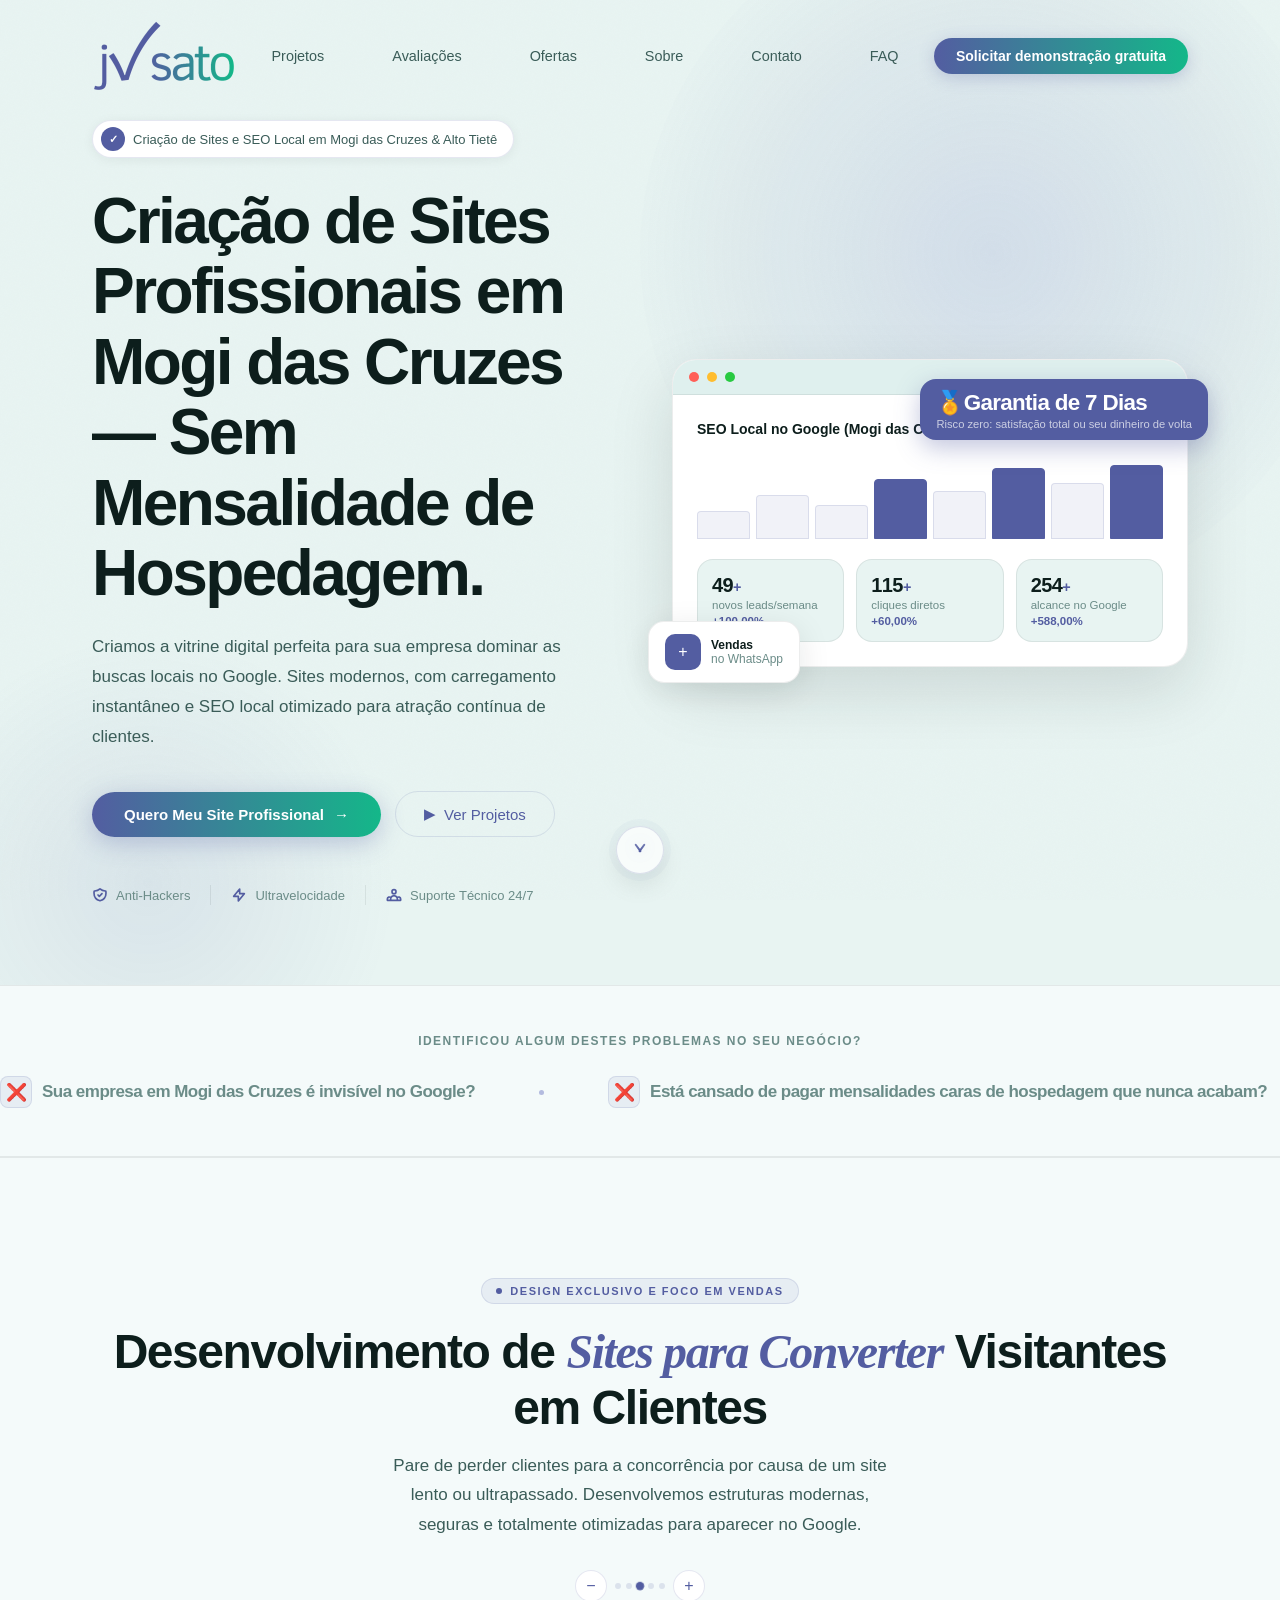
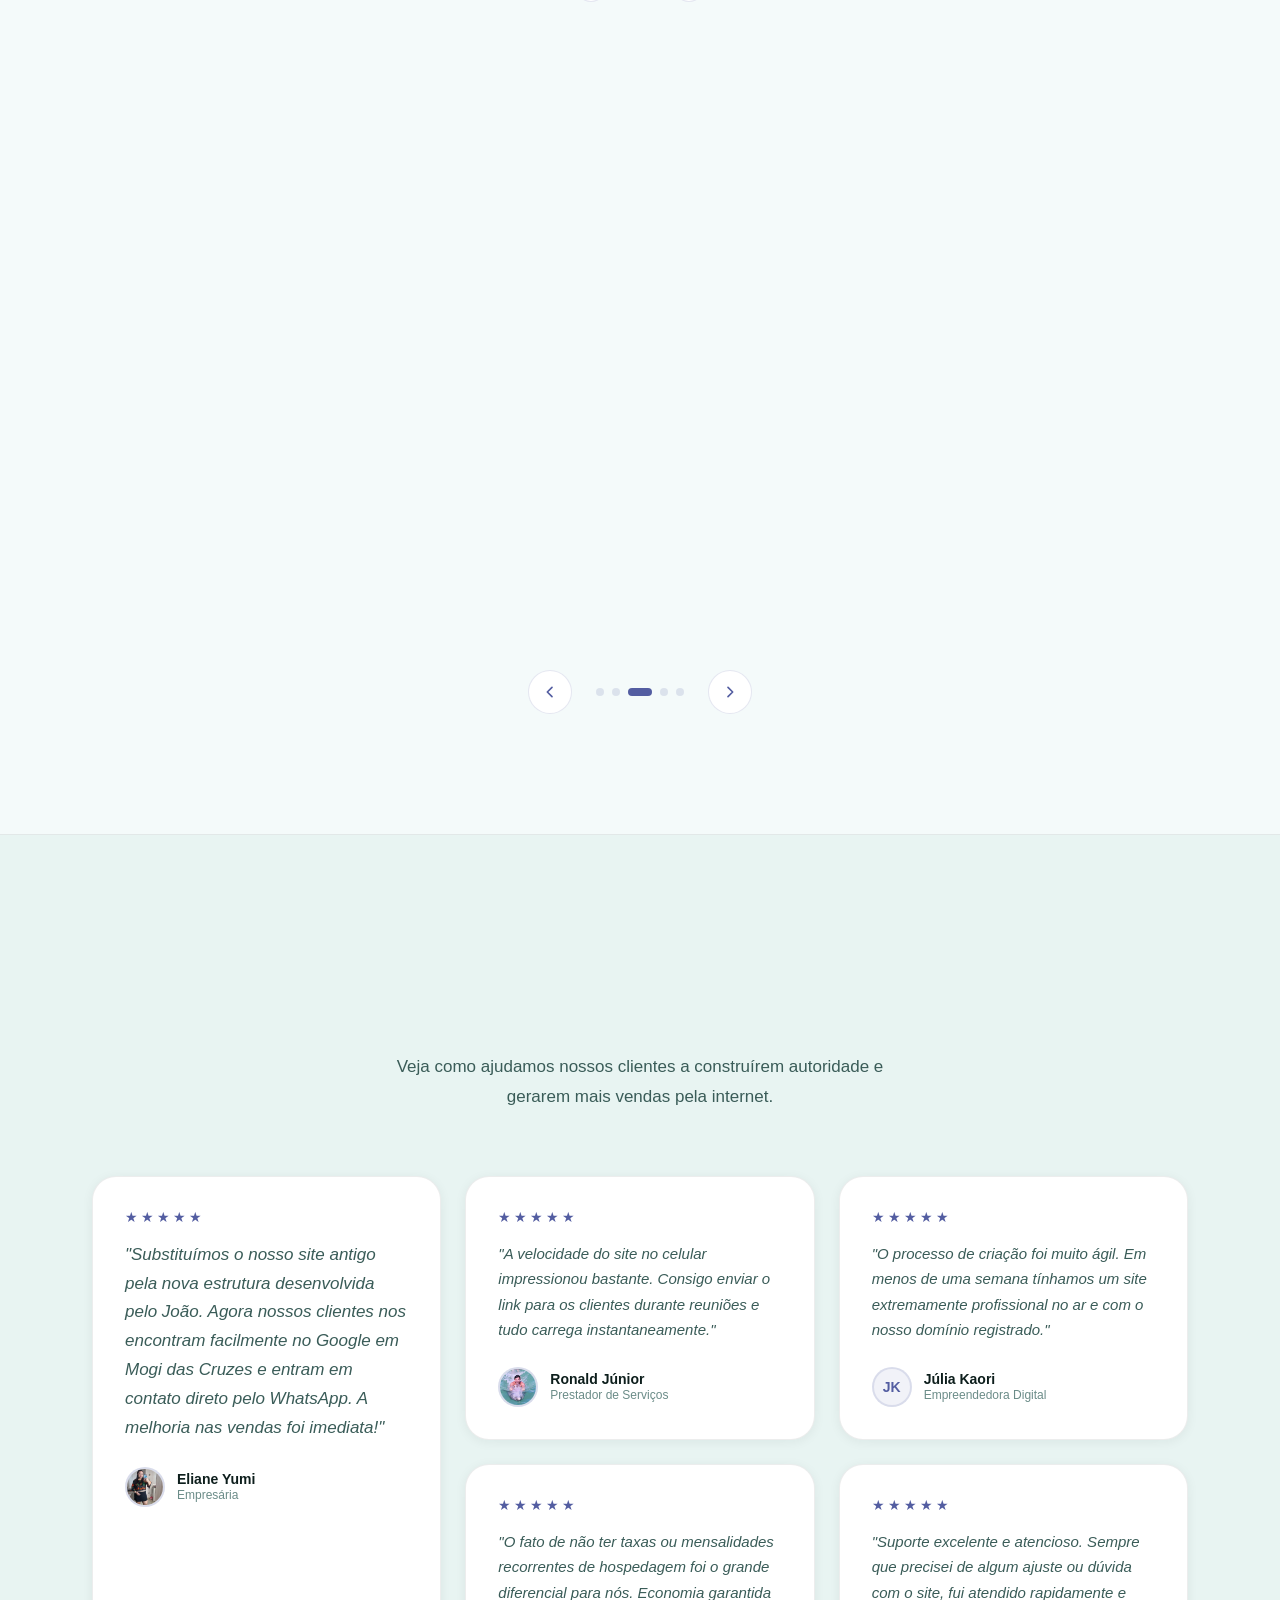
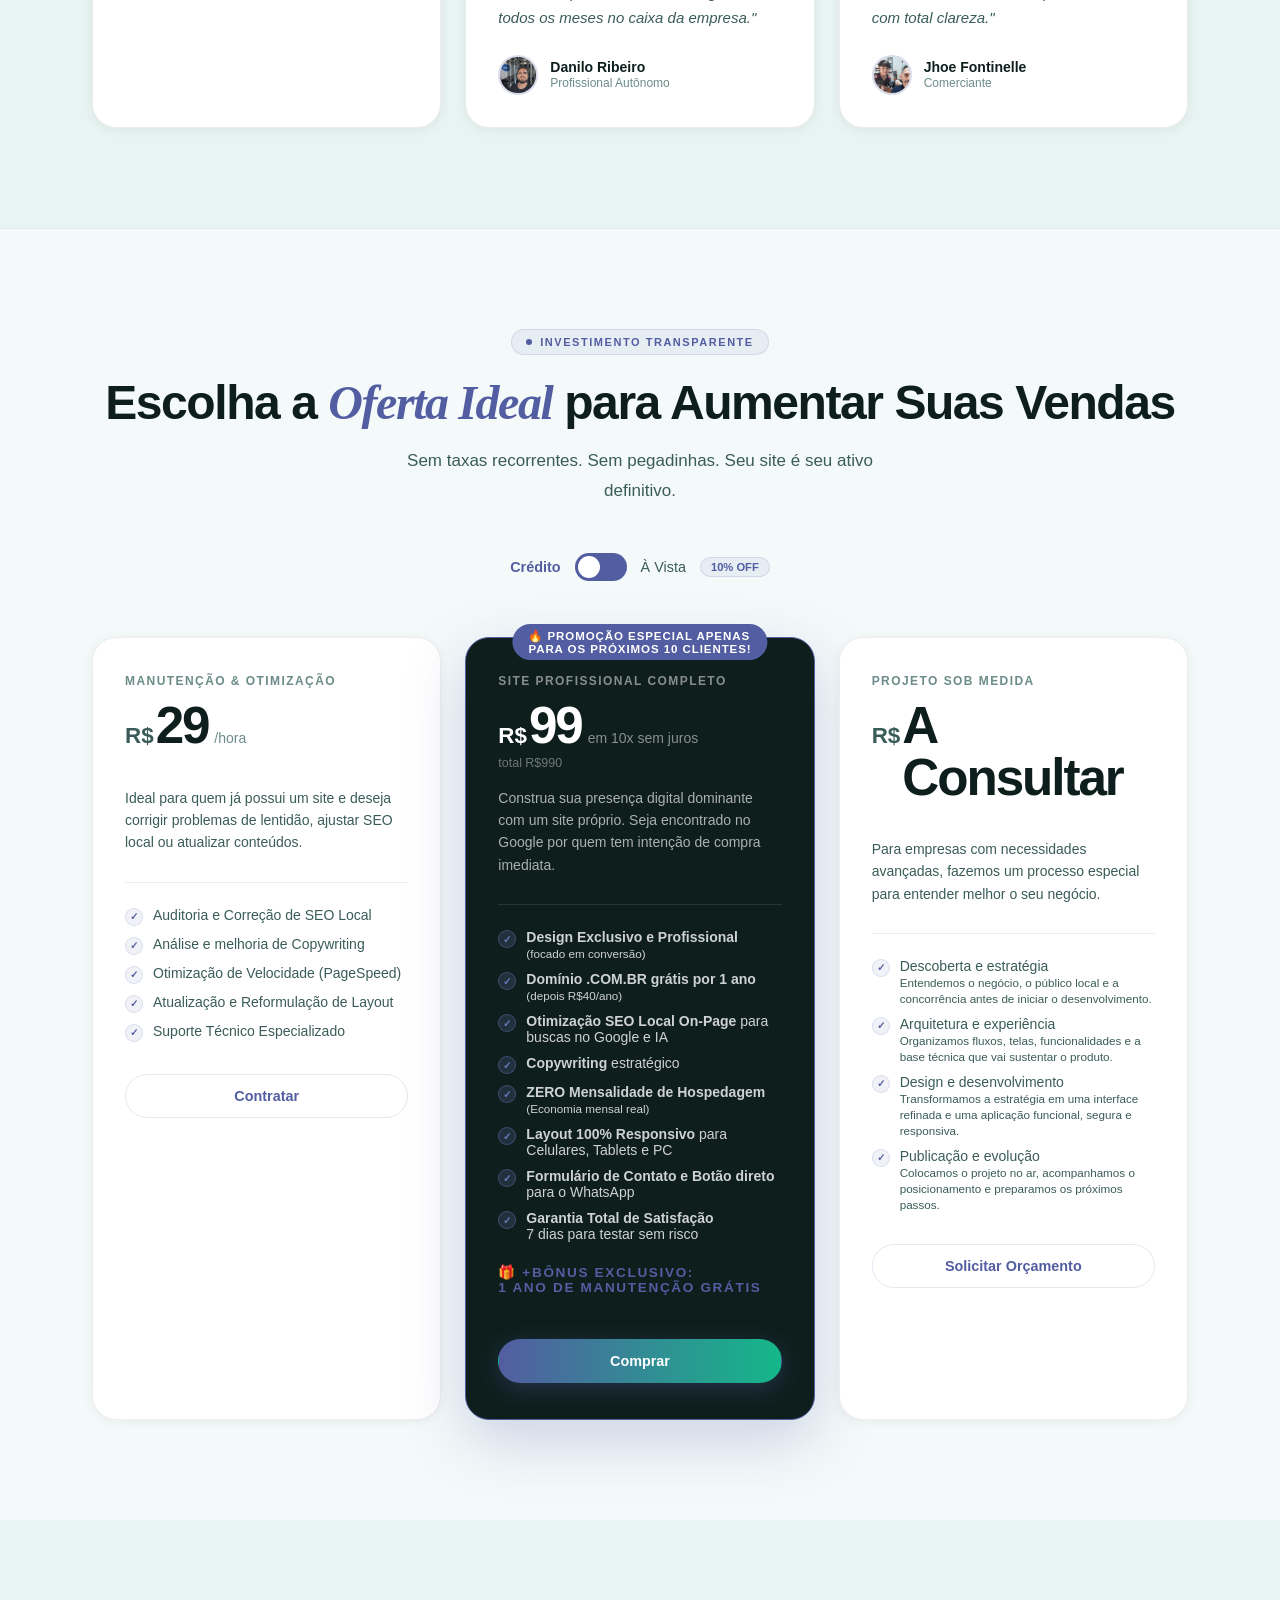
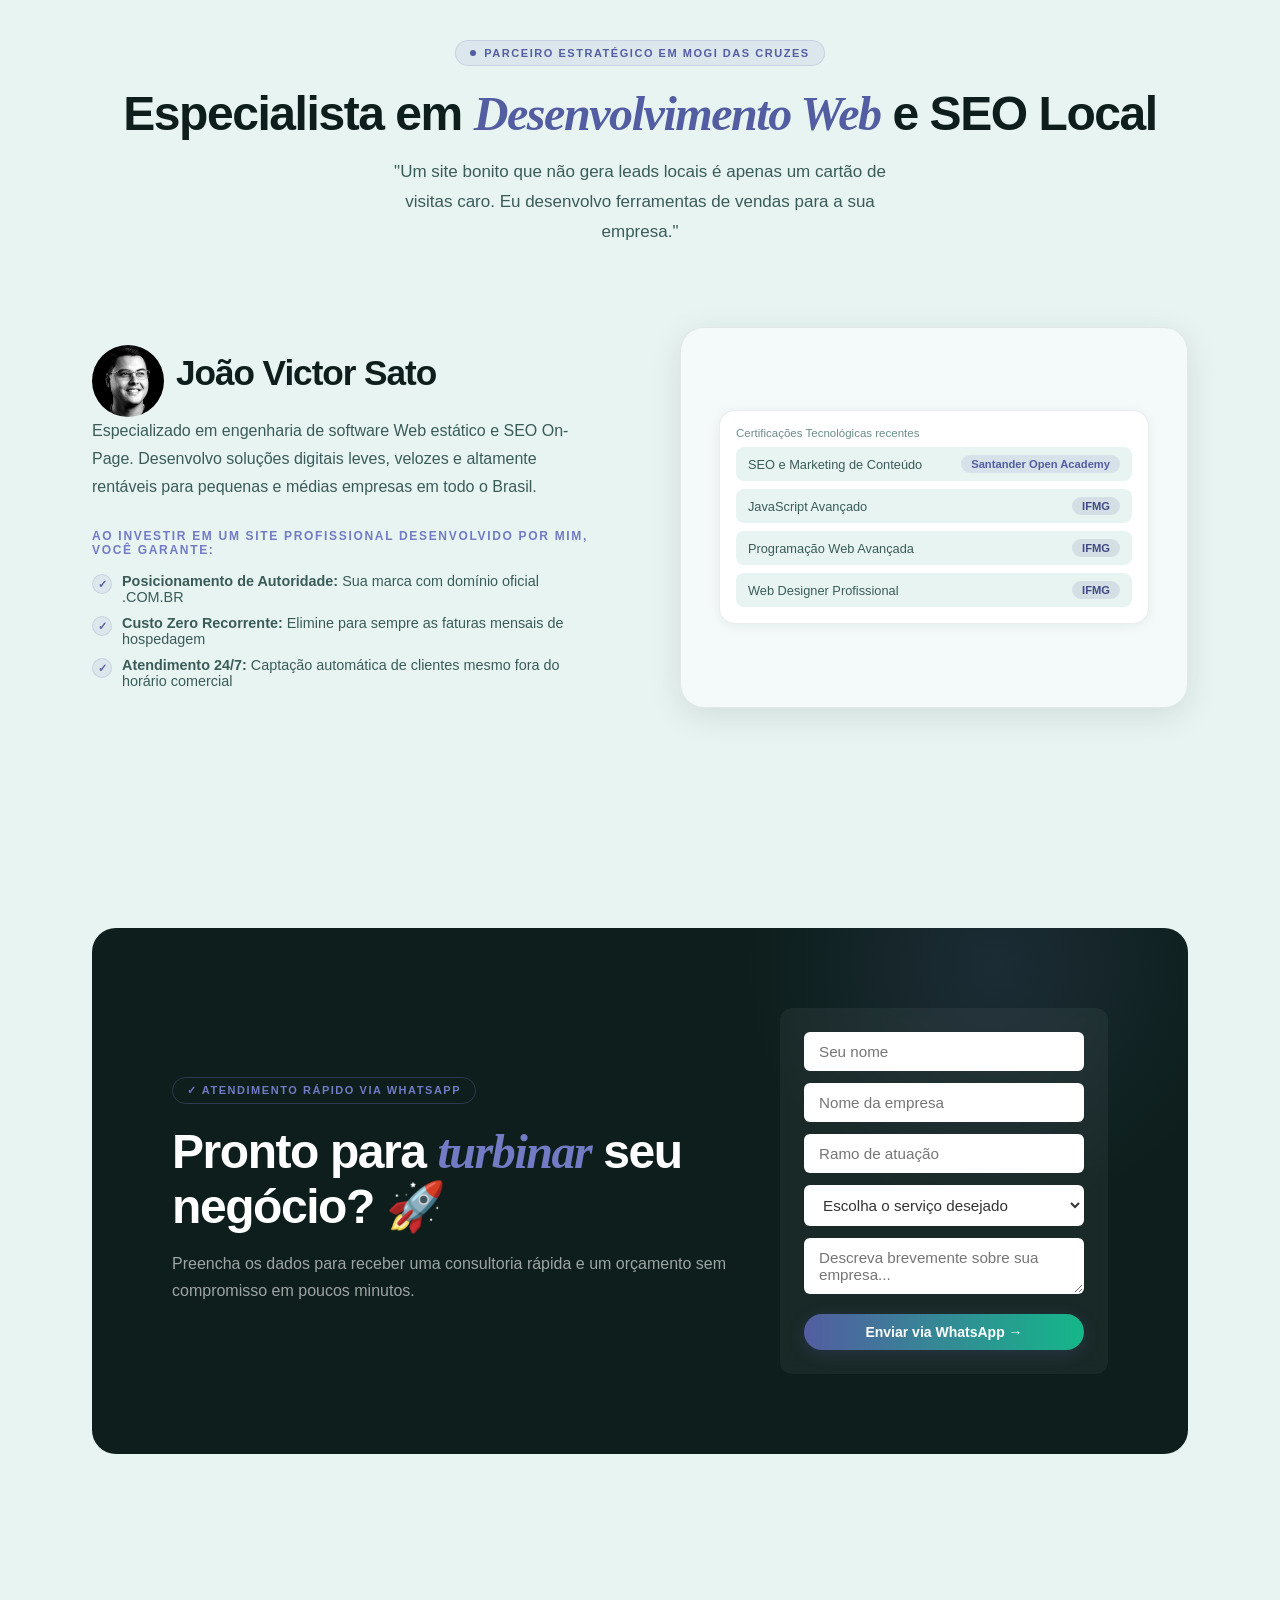
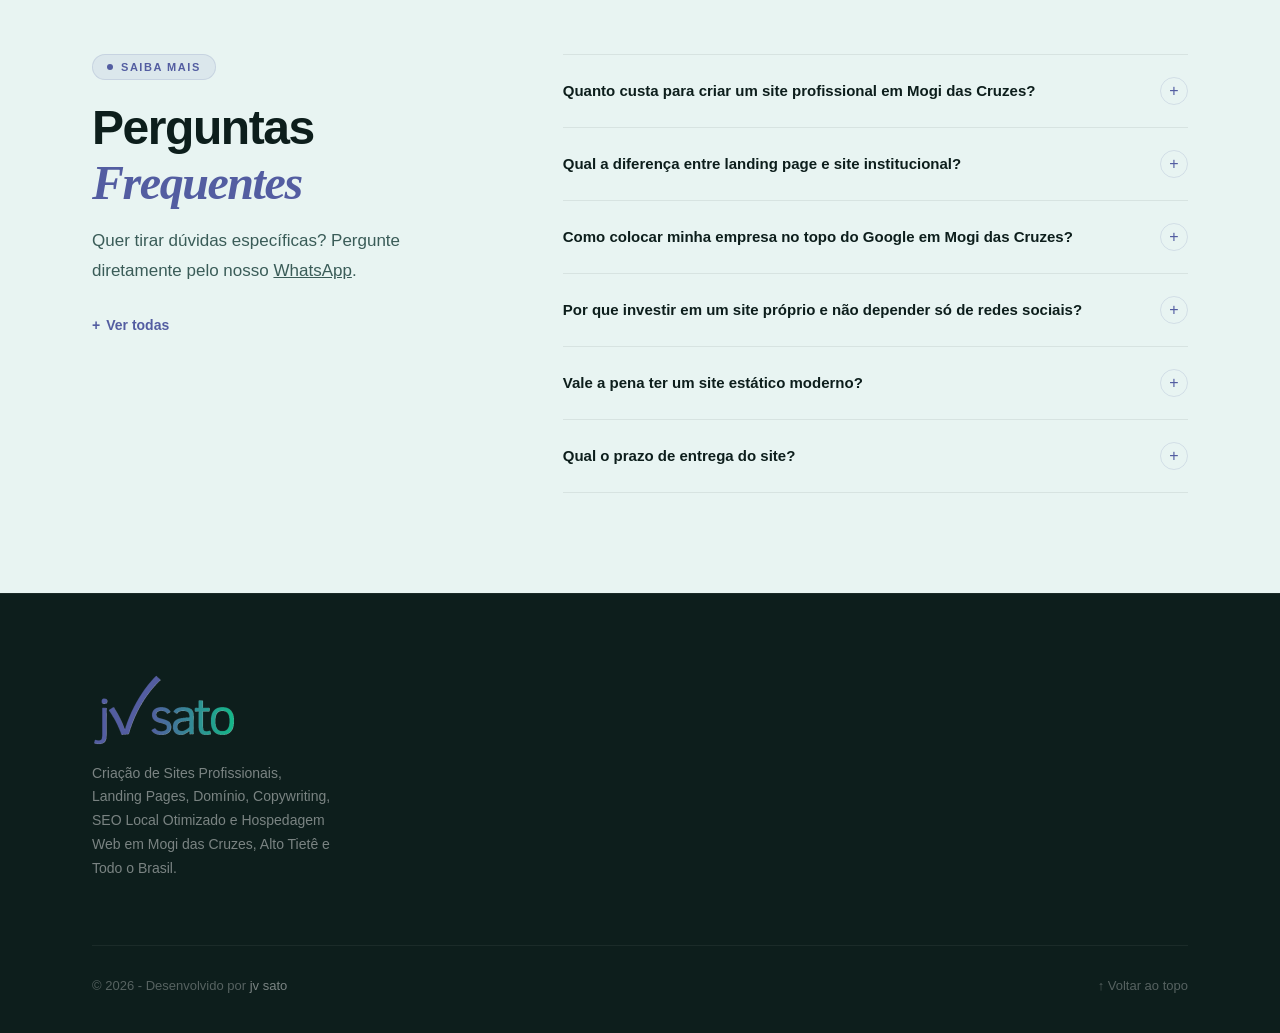
==== commit 634529bd: "Add files via upload" ====
--- a/criacao-de-sites-profissionais-em-mogi-das-cruzes/index.html
+++ b/criacao-de-sites-profissionais-em-mogi-das-cruzes/index.html
@@ -13,11 +13,11 @@
   <meta name="description" content="Criação de sites profissionais e SEO local em Mogi das Cruzes e região do Alto Tietê. Sites velozes, sem mensalidade de hospedagem e prontos para vender no Google." />
   <meta name="keywords" content="criação de sites mogi das cruzes, desenvolvedor de sites mogi das cruzes, seo local mogi das cruzes, landing page mogi das cruzes, criação de sites alto tieté, empresa de criação de sites mogi, site rápido otimizado para o google, criação de site com hospedagem grátis, otimização seo para sites, dominio, jv sato" />
   <meta name="author" content="João Victor Sato">
-  <link rel="canonical" href="https://www.jvsato.com.br/" />
-  <link rel="icon" type="image/png" href="https://www.jvsato.com.br/images/favicon.png">
-  <link rel="preload" href="images/logo.png" as="image" type="image/png" />
+  <link rel="canonical" href="https://www.jvsato.com.br/criacao-de-sites-em-mogi-das-cruzes/" />
+  <link rel="icon" type="image/png" href="../images/favicon.png">
+  <link rel="preload" href="../images/logo.png" as="image" type="image/png" />
   <link rel="dns-prefetch" href="//www.googletagmanager.com" />
-  <link rel="stylesheet" href="styles.css" />
+  <link rel="stylesheet" href="../styles.css" />
 
   <!-- Google Analytics -->
   <script>
@@ -45,9 +45,9 @@
         "@type": "ProfessionalService",
         "@id": "https://jvsato.com.br/#organization",
         "name": "JV Sato - Criação de Sites e SEO Local em Mogi das Cruzes",
-        "url": "https://jvsato.com.br/",
-        "logo": "https://jvsato.com.br/assets/logo.png",
-        "image": "https://jvsato.com.br/assets/og-image.png",
+        "url": "https://jvsato.com.br/criacao-de-sites-em-mogi-das-cruzes/",
+        "logo": "https://jvsato.com.br/images/logo.png",
+        "image": "https://jvsato.com.br/images/logo.png",
         "description": "Desenvolvimento de sites estáticos modernos, criação de landing pages e otimização de SEO local em Mogi das Cruzes e Região do Alto Tietê.",
         "address": {
           "@type": "PostalAddress",
@@ -78,7 +78,7 @@
       },
       {
         "@type": "Service",
-        "@id": "https://jvsato.com.br/#service-webdev",
+        "@id": "https://jvsato.com.br/#service-webdev-mogi",
         "name": "Criação de Sites e Otimização SEO Local em Mogi das Cruzes",
         "provider": {
           "@id": "https://jvsato.com.br/#organization"
@@ -174,7 +174,7 @@
 
   <!-- Open Graph / Social Media -->
   <meta property="og:type" content="website">
-  <meta property="og:url" content="https://www.jvsato.com.br/">
+  <meta property="og:url" content="https://www.jvsato.com.br/criacao-de-sites-em-mogi-das-cruzes/">
   <meta property="og:title" content="JV SATO | Criação de Sites e SEO Local em Mogi das Cruzes">
   <meta property="og:description" content="Transforme sua empresa em Mogi das Cruzes em uma máquina de vendas com um site profissional de alta performance e SEO local otimizado.">
   <meta property="og:image" content="https://www.jvsato.com.br/images/logo.png">
@@ -225,8 +225,8 @@
   <!-- ── 1. NAV ── -->
   <nav class="nav" id="mainNav" role="navigation" aria-label="Navegação principal">
     <div class="nav-inner">
-      <a href="#" class="nav-logo">
-        <img src="images/logo.png" alt="Logo JV Sato Criação de Sites Mogi das Cruzes" class="nav-logo-img" width="144" height="72">
+      <a href="../" class="nav-logo">
+        <img src="../images/logo.png" alt="Logo JV Sato Criação de Sites Mogi das Cruzes" class="nav-logo-img" width="144" height="72">
       </a>
       <ul class="nav-links" role="list">
         <li><a href="#screens">Projetos</a></li>
@@ -427,7 +427,7 @@
         <div class="phone-card" data-pos="left2" data-index="0">
           <div class="phone-shell">
             <div class="phone-screen">
-              <img src="images/projeto_1.webp" alt="Criação de site responsivo para empresas em Mogi das Cruzes" style="width:100%;height:100%;object-fit:cover;display:block;" loading="lazy" />
+              <img src="../images/projeto_1.webp" alt="Criação de site responsivo para empresas em Mogi das Cruzes" style="width:100%;height:100%;object-fit:cover;display:block;" loading="lazy" />
             </div>
           </div>
         </div>
@@ -435,7 +435,7 @@
         <div class="phone-card" data-pos="left1" data-index="1">
           <div class="phone-shell">
             <div class="phone-screen">
-              <img src="images/projeto_2.webp" alt="Landing page de alta conversão para negócios locais no Alto Tietê" style="width:100%;height:100%;object-fit:cover;display:block;" loading="lazy" />
+              <img src="../images/projeto_2.webp" alt="Landing page de alta conversão para negócios locais no Alto Tietê" style="width:100%;height:100%;object-fit:cover;display:block;" loading="lazy" />
             </div>
           </div>
         </div>
@@ -443,7 +443,7 @@
         <div class="phone-card" data-pos="center" data-index="2">
           <div class="phone-shell">
             <div class="phone-screen">
-              <img src="images/projeto_3.webp" alt="Site otimizado para SEO Local Mogi das Cruzes" style="width:100%;height:100%;object-fit:cover;display:block;" loading="eager" fetchpriority="high" />
+              <img src="../images/projeto_3.webp" alt="Site otimizado para SEO Local Mogi das Cruzes" style="width:100%;height:100%;object-fit:cover;display:block;" loading="eager" fetchpriority="high" />
             </div>
           </div>
         </div>
@@ -451,7 +451,7 @@
         <div class="phone-card" data-pos="right1" data-index="3">
           <div class="phone-shell">
             <div class="phone-screen">
-              <img src="images/projeto_4.webp" alt="Site profissional veloz sem mensalidades de hospedagem" style="width:100%;height:100%;object-fit:cover;display:block;" loading="lazy" />
+              <img src="../images/projeto_4.webp" alt="Site profissional veloz sem mensalidades de hospedagem" style="width:100%;height:100%;object-fit:cover;display:block;" loading="lazy" />
             </div>
           </div>
         </div>
@@ -459,7 +459,7 @@
         <div class="phone-card" data-pos="right2" data-index="4">
           <div class="phone-shell">
             <div class="phone-screen">
-              <img src="images/projeto_5.webp" alt="Desenvolvimento web sob medida pela JV Sato em Mogi das Cruzes" style="width:100%;height:100%;object-fit:cover;display:block;" loading="lazy" />
+              <img src="../images/projeto_5.webp" alt="Desenvolvimento web sob medida pela JV Sato em Mogi das Cruzes" style="width:100%;height:100%;object-fit:cover;display:block;" loading="lazy" />
             </div>
           </div>
         </div>
@@ -496,7 +496,7 @@
           <p class="testimonial-quote">"Substituímos o nosso site antigo pela nova estrutura desenvolvida pelo João. Agora nossos clientes nos encontram facilmente no Google em Mogi das Cruzes e entram em contato direto pelo WhatsApp. A melhoria nas vendas foi imediata!"</p>
           <div class="testimonial-author">
             <div class="author-avatar">
-              <img src="images/elianeyumi.png" style="border-radius: 50%;" alt="foto de Eliane Yumi, cliente JV Sato em Mogi das Cruzes" width="64" height="64">
+              <img src="../images/elianeyumi.png" style="border-radius: 50%;" alt="foto de Eliane Yumi, cliente JV Sato em Mogi das Cruzes" width="64" height="64">
             </div>
             <div>
               <div class="author-name">Eliane Yumi</div>
@@ -509,7 +509,7 @@
           <p class="testimonial-quote">"A velocidade do site no celular impressionou bastante. Consigo enviar o link para os clientes durante reuniões e tudo carrega instantaneamente."</p>
           <div class="testimonial-author">
             <div class="author-avatar">
-              <img src="images/ronaldjunior.png" style="border-radius: 50%;" alt="foto de Ronald Júnior, cliente JV Sato" width="64" height="64">
+              <img src="../images/ronaldjunior.png" style="border-radius: 50%;" alt="foto de Ronald Júnior, cliente JV Sato" width="64" height="64">
             </div>
             <div>
               <div class="author-name">Ronald Júnior</div>
@@ -533,7 +533,7 @@
           <p class="testimonial-quote">"O fato de não ter taxas ou mensalidades recorrentes de hospedagem foi o grande diferencial para nós. Economia garantida todos os meses no caixa da empresa."</p>
           <div class="testimonial-author">
             <div class="author-avatar">
-              <img src="images/daniloribeiro.png" style="border-radius: 50%;" alt="foto de Danilo Ribeiro, cliente JV Sato" width="64" height="64">
+              <img src="../images/daniloribeiro.png" style="border-radius: 50%;" alt="foto de Danilo Ribeiro, cliente JV Sato" width="64" height="64">
             </div>
             <div>
               <div class="author-name">Danilo Ribeiro</div>
@@ -546,7 +546,7 @@
           <p class="testimonial-quote">"Suporte excelente e atencioso. Sempre que precisei de algum ajuste ou dúvida com o site, fui atendido rapidamente e com total clareza."</p>
           <div class="testimonial-author">
             <div class="author-avatar">
-              <img src="images/jhoefontinelle.png" style="border-radius: 50%;" alt="foto de Jhoe Fontinelle, cliente JV Sato" width="64" height="64">
+              <img src="../images/jhoefontinelle.png" style="border-radius: 50%;" alt="foto de Jhoe Fontinelle, cliente JV Sato" width="64" height="64">
             </div>
             <div>
               <div class="author-name">Jhoe Fontinelle</div>
@@ -697,7 +697,7 @@
       <div class="feature-row">
         <div class="feature-content reveal">
           <div class="user-profile">
-            <img src="images/joao.jpg" alt="João Victor Sato - Especialista em Criação de Sites e SEO em Mogi das Cruzes" class="user-photo" width="192" height="192">
+            <img src="../images/joao.jpg" alt="João Victor Sato - Especialista em Criação de Sites e SEO em Mogi das Cruzes" class="user-photo" width="192" height="192">
             <h3 class="feature-title">João Victor Sato</h3>
           </div>
           <p class="feature-desc">Especializado em engenharia de software Web estático e SEO On-Page. Desenvolvo soluções digitais leves, velozes e altamente rentáveis para pequenas e médias empresas em todo o Brasil.</p>
@@ -877,15 +877,15 @@
     <div class="container">
       <div class="footer-grid">
         <div class="footer-brand">
-          <a href="#" class="nav-logo">
-            <img src="images/logo.png" alt="Logo JV Sato Criação de Sites e SEO Mogi das Cruzes" class="nav-logo-img" width="144" height="72">
+          <a href="../" class="nav-logo">
+            <img src="../images/logo.png" alt="Logo JV Sato Criação de Sites e SEO Mogi das Cruzes" class="nav-logo-img" width="144" height="72">
           </a>
           <p class="footer-brand-desc">Criação de Sites Profissionais, Landing Pages, Domínio, Copywriting, SEO Local Otimizado e Hospedagem Web em Mogi das Cruzes, Alto Tietê e Todo o Brasil.</p>
         </div>
       </div>
       <div class="footer-bottom">
         <div class="footer-copy">
-          © 2026 - Desenvolvido por <a rel="nofollow" href="https://www.jvsato.com.br" target="_blank">jv sato</a> | Mogi das Cruzes - SP
+          © 2026 - Desenvolvido por <a rel="nofollow" href="https://www.jvsato.com.br" target="_blank">jv sato</a>
         </div>
         <div class="footer-legal">
           <a href="#main-content">↑ Voltar ao topo</a>
@@ -894,7 +894,7 @@
     </div>
   </footer>
 
-  <script defer src="script.js"></script>
+  <script defer src="../script.js"></script>
 </body>
 
 </html>
--- a/styles.css
+++ b/styles.css
@@ -0,0 +1,2797 @@
+/* ── TOKENS ── */
+:root {
+  --bg: #E8F4F2;
+  --bg-alt: #DFF0EE;
+  --surface: #F4FAFA;
+  --surface-2: #FFFFFF;
+  --accent: #535da1;
+  --accent-mid: #424a85;
+  --accent-light: #727bc4;
+  --accent-ghost: rgba(83, 93, 161, 0.08);
+  --accent-border: rgba(83, 93, 161, 0.15);
+  --text-1: #0D1E1C;
+  --text-2: #3A5C58;
+  --text-3: #6B8C88;
+  --border: rgba(13, 30, 28, 0.08);
+  --shadow-sm: 0 2px 12px rgba(13, 30, 28, 0.06);
+  --shadow-md: 0 8px 32px rgba(13, 30, 28, 0.10);
+  --shadow-lg: 0 24px 64px rgba(13, 30, 28, 0.13);
+  --silk: cubic-bezier(0.16, 1, 0.3, 1);
+  --silk-dur: 0.8s;
+  --radius: 16px;
+  --radius-lg: 24px;
+}
+
+/* ── RESET ── */
+*,
+*::before,
+*::after {
+  box-sizing: border-box;
+  margin: 0;
+  padding: 0;
+}
+
+html {
+  scroll-behavior: smooth;
+  font-size: 16px;
+  scroll-padding-top: 80px;
+}
+
+body {
+  font-family: "Segoe UI", Roboto, Helvetica, Arial, sans-serif;
+  background: var(--bg);
+  color: var(--text-1);
+  overflow-x: hidden;
+  -webkit-font-smoothing: antialiased;
+}
+
+a {
+  text-decoration: none;
+  color: inherit;
+}
+
+ul {
+  list-style: none;
+}
+
+img {
+  display: block;
+  max-width: 100%;
+  height: auto;
+}
+
+button {
+  cursor: pointer;
+  border: none;
+  background: none;
+  font-family: inherit;
+}
+
+@media (prefers-reduced-motion: reduce) {
+  html {
+    scroll-behavior: auto;
+  }
+
+  *,
+  *::before,
+  *::after {
+    animation-duration: 0.01ms !important;
+    animation-iteration-count: 1 !important;
+    transition-duration: 0.01ms !important;
+    scroll-behavior: auto !important;
+  }
+}
+
+/* ── SUBTLE NOISE TEXTURE ── */
+body::before {
+  content: '';
+  position: fixed;
+  inset: 0;
+  pointer-events: none;
+  z-index: 0;
+  opacity: 0.022;
+  background-image: url("data:image/svg+xml,%3Csvg viewBox='0 0 256 256' xmlns='http://www.w3.org/2000/svg'%3E%3Cfilter id='noise'%3E%3CfeTurbulence type='fractalNoise' baseFrequency='0.9' numOctaves='4' stitchTiles='stitch'/%3E%3C/filter%3E%3Crect width='100%25' height='100%25' filter='url(%23noise)'/%3E%3C/svg%3E");
+  background-size: 128px 128px;
+}
+
+/* ── UTILITY ── */
+.container {
+  max-width: 1160px;
+  margin: 0 auto;
+  padding: 0 32px;
+}
+
+.section-label {
+  display: inline-flex;
+  align-items: center;
+  gap: 8px;
+  font-size: 11px;
+  font-weight: 600;
+  letter-spacing: 0.14em;
+  text-transform: uppercase;
+  color: var(--accent);
+  background: var(--accent-ghost);
+  border: 1px solid var(--accent-border);
+  padding: 6px 14px;
+  border-radius: 100px;
+  margin-bottom: 20px;
+}
+
+.section-label::before {
+  content: '';
+  width: 6px;
+  height: 6px;
+  background: var(--accent);
+  border-radius: 50%;
+}
+
+.section-title {
+  font-family: "Segoe UI", Roboto, Helvetica, Arial, sans-serif;
+  font-size: clamp(2rem, 4vw, 3rem);
+  font-weight: 700;
+  letter-spacing: -0.03em;
+  line-height: 1.15;
+  color: var(--text-1);
+}
+
+.section-title em {
+  font-style: italic;
+  font-family: Georgia, "Times New Roman", serif;
+  color: var(--accent);
+}
+
+.section-sub {
+  font-size: 1.0625rem;
+  line-height: 1.75;
+  color: var(--text-2);
+  max-width: 520px;
+  margin-top: 16px;
+}
+
+/* ── SCROLL REVEAL ── */
+.reveal {
+  opacity: 0;
+  transform: translateY(28px);
+  transition: opacity 0.7s var(--silk), transform 0.7s var(--silk);
+}
+
+.reveal.visible {
+  opacity: 1;
+  transform: none;
+}
+
+.reveal-delay-1 {
+  transition-delay: 0.1s;
+}
+
+.reveal-delay-2 {
+  transition-delay: 0.2s;
+}
+
+.reveal-delay-3 {
+  transition-delay: 0.3s;
+}
+
+.reveal-delay-4 {
+  transition-delay: 0.4s;
+}
+
+/* ══════════════════════════════════════════
+       1. NAV
+    ══════════════════════════════════════════ */
+.nav {
+  position: fixed;
+  top: 0;
+  left: 0;
+  right: 0;
+  z-index: 1000;
+  padding: 20px 0;
+  transition: padding var(--silk-dur) var(--silk), background var(--silk-dur) var(--silk), box-shadow var(--silk-dur) var(--silk);
+}
+
+.nav.scrolled {
+  padding: 12px 0;
+  background: rgba(232, 244, 242, 0.92);
+  backdrop-filter: blur(16px);
+  -webkit-backdrop-filter: blur(16px);
+  box-shadow: 0 1px 0 var(--border);
+}
+
+.nav-inner {
+  display: flex;
+  align-items: center;
+  justify-content: space-between;
+  max-width: 1160px;
+  margin: 0 auto;
+  padding: 0 32px;
+}
+
+.nav-logo {
+  font-size: 1.25rem;
+  font-weight: 700;
+  letter-spacing: -0.04em;
+  color: var(--text-1);
+}
+
+.nav-logo span {
+  color: var(--accent);
+}
+
+.nav-links {
+  display: flex;
+  align-items: center;
+  gap: 36px;
+}
+
+.nav-links a {
+  font-size: 0.9rem;
+  font-weight: 500;
+  color: var(--text-2);
+  position: relative;
+  padding: 7px 16px;
+  border-radius: 100px;
+  background: transparent;
+  box-shadow: inset 0 0 0 0px var(--accent-border);
+  transition: color 0.4s var(--silk), background 0.4s var(--silk), box-shadow 0.4s var(--silk);
+}
+
+.nav-links a:hover {
+  color: var(--accent);
+  background: var(--accent-ghost);
+  box-shadow: inset 0 0 0 1px var(--accent-border);
+}
+
+.nav-cta {
+  display: flex;
+  align-items: center;
+  gap: 12px;
+}
+
+.btn-ghost {
+  font-size: 0.875rem;
+  font-weight: 500;
+  color: var(--text-2);
+  padding: 9px 20px;
+  border-radius: 100px;
+  transition: color 0.3s, background 0.3s;
+}
+
+.btn-ghost:hover {
+  color: var(--accent);
+  background: var(--accent-ghost);
+}
+
+.btn-primary {
+  font-size: 0.875rem;
+  font-weight: 600;
+  color: #fff;
+  background: linear-gradient(to right, #535da1, #14b789);
+  padding: 10px 22px;
+  border-radius: 100px;
+  transition: background var(--silk-dur) var(--silk), transform var(--silk-dur) var(--silk), box-shadow var(--silk-dur) var(--silk);
+  box-shadow: 0 4px 16px rgba(83, 93, 161, 0.25);
+}
+
+.btn-primary:hover {
+  transform: scale(1.02);
+  box-shadow: 0 6px 24px rgba(83, 93, 161, 0.35);
+  opacity: 0.95;
+}
+
+/* Hamburger */
+.nav-hamburger {
+  display: none;
+  flex-direction: column;
+  gap: 5px;
+  width: 28px;
+  padding: 4px;
+  cursor: pointer;
+}
+
+.nav-hamburger span {
+  display: block;
+  height: 2px;
+  background: var(--text-1);
+  border-radius: 2px;
+  transition: all 0.4s var(--silk);
+}
+
+.nav-hamburger.open span:nth-child(1) {
+  transform: translateY(7px) rotate(45deg);
+}
+
+.nav-hamburger.open span:nth-child(2) {
+  opacity: 0;
+  transform: scaleX(0);
+}
+
+.nav-hamburger.open span:nth-child(3) {
+  transform: translateY(-7px) rotate(-45deg);
+}
+
+/* Mobile Menu */
+.mobile-menu {
+  position: fixed;
+  inset: 0;
+  z-index: 999;
+  background: var(--bg);
+  display: flex;
+  flex-direction: column;
+  align-items: center;
+  justify-content: flex-start;
+  gap: 0;
+  opacity: 0;
+  pointer-events: none;
+  transition: opacity 0.4s var(--silk);
+  overflow-y: auto;
+  padding: 100px 32px 100px;
+  -webkit-overflow-scrolling: touch;
+}
+
+.mobile-menu.open {
+  opacity: 1;
+  pointer-events: all;
+}
+
+.mobile-menu a {
+  font-size: 1.1rem;
+  font-weight: 600;
+  letter-spacing: -0.01em;
+  color: var(--text-1);
+  padding: 14px 0;
+  width: 100%;
+  text-align: center;
+  border-bottom: 1px solid var(--border);
+  opacity: 0;
+  transform: translateY(16px);
+  transition: opacity 0.5s var(--silk), transform 0.5s var(--silk), color 0.3s;
+}
+
+.mobile-menu a:first-child {
+  border-top: 1px solid var(--border);
+}
+
+.mobile-menu.open a {
+  opacity: 1;
+  transform: none;
+}
+
+.mobile-menu a:hover {
+  color: var(--accent);
+}
+
+.mobile-menu a:nth-child(1) {
+  transition-delay: 0.05s;
+}
+
+.mobile-menu a:nth-child(2) {
+  transition-delay: 0.10s;
+}
+
+.mobile-menu a:nth-child(3) {
+  transition-delay: 0.15s;
+}
+
+.mobile-menu a:nth-child(4) {
+  transition-delay: 0.20s;
+}
+
+.mobile-menu a:nth-child(5) {
+  transition-delay: 0.25s;
+}
+
+.mobile-menu a:nth-child(6) {
+  transition-delay: 0.30s;
+}
+
+.mobile-menu .mobile-cta {
+  margin-top: 28px;
+  font-size: 0.9375rem;
+  font-weight: 600;
+  background: linear-gradient(to right, #535da1, #14b789);
+  color: #fff;
+  padding: 14px 40px;
+  border-radius: 100px;
+  border: none;
+  opacity: 0;
+  transform: translateY(16px);
+  transition: opacity 0.5s var(--silk) 0.35s, transform 0.5s var(--silk) 0.35s, background 0.3s;
+}
+
+.mobile-menu.open .mobile-cta {
+  opacity: 1;
+  transform: none;
+}
+
+.mobile-menu .mobile-cta:hover {
+  opacity: 0.95;
+}
+
+/* ══════════════════════════════════════════
+       2. HERO
+    ══════════════════════════════════════════ */
+.hero {
+  min-height: 100vh;
+  display: flex;
+  align-items: center;
+  padding: 120px 0 80px;
+  position: relative;
+  overflow: hidden;
+}
+
+.scroll-indicator {
+  position: fixed;
+  left: 50%;
+  bottom: 26px;
+  transform: translateX(-50%) translateY(12px);
+  width: 48px;
+  height: 48px;
+  border-radius: 50%;
+  display: flex;
+  align-items: center;
+  justify-content: center;
+  background: rgba(255, 255, 255, 0.70);
+  border: 1px solid rgba(83, 93, 161, 0.18);
+  box-shadow: 0 12px 24px rgba(13, 30, 28, 0.08), 0 0 0 7px rgba(83, 93, 161, 0.03);
+  backdrop-filter: blur(10px);
+  opacity: 0;
+  pointer-events: none;
+  transition: opacity 0.35s var(--silk), transform 0.35s var(--silk), box-shadow 0.35s ease;
+  z-index: 30;
+}
+
+.scroll-indicator.visible {
+  opacity: 1;
+  pointer-events: auto;
+  transform: translateX(-50%) translateY(0);
+}
+
+.scroll-indicator:hover {
+  box-shadow: 0 14px 26px rgba(83, 93, 161, 0.14), 0 0 0 9px rgba(83, 93, 161, 0.04);
+}
+
+.scroll-indicator span {
+  position: relative;
+  width: 16px;
+  height: 16px;
+  display: block;
+  filter: drop-shadow(0 0 7px rgba(83, 93, 161, 0.20));
+  animation: scroll-bounce 1.6s infinite ease-in-out;
+}
+
+.scroll-indicator span::before,
+.scroll-indicator span::after {
+  content: '';
+  position: absolute;
+  top: 0;
+  width: 2px;
+  height: 10px;
+  background: linear-gradient(to bottom, rgba(83, 93, 161, 0.8), rgba(83, 93, 161, 1));
+  border-radius: 999px;
+}
+
+.scroll-indicator span::before {
+  left: 6px;
+  transform: rotate(36deg);
+  transform-origin: bottom center;
+}
+
+.scroll-indicator span::after {
+  right: 6px;
+  transform: rotate(-36deg);
+  transform-origin: bottom center;
+}
+
+@keyframes scroll-bounce {
+  0%, 100% {
+    transform: translateY(0);
+    opacity: 0.75;
+  }
+  50% {
+    transform: translateY(6px);
+    opacity: 1;
+  }
+}
+
+/* Decorative background circles */
+.hero::before {
+  content: '';
+  position: absolute;
+  top: -10%;
+  right: -5%;
+  width: 55vw;
+  height: 55vw;
+  max-width: 720px;
+  max-height: 720px;
+  background: radial-gradient(ellipse at center, rgba(114, 123, 196, 0.18) 0%, rgba(83, 93, 161, 0.06) 50%, transparent 75%);
+  border-radius: 50%;
+  pointer-events: none;
+}
+
+.hero::after {
+  content: '';
+  position: absolute;
+  bottom: -15%;
+  left: -8%;
+  width: 40vw;
+  height: 40vw;
+  max-width: 500px;
+  max-height: 500px;
+  background: radial-gradient(ellipse at center, rgba(83, 93, 161, 0.10) 0%, transparent 70%);
+  border-radius: 50%;
+  pointer-events: none;
+}
+
+.hero-inner {
+  position: relative;
+  z-index: 1;
+  display: grid;
+  grid-template-columns: 1fr 1fr;
+  align-items: center;
+  gap: 64px;
+}
+
+.hero-badge {
+  display: inline-flex;
+  align-items: center;
+  gap: 8px;
+  background: var(--surface-2);
+  border: 1px solid var(--accent-border);
+  border-radius: 100px;
+  padding: 6px 16px 6px 8px;
+  margin-bottom: 28px;
+  box-shadow: var(--shadow-sm);
+}
+
+.hero-badge-dot {
+  width: 24px;
+  height: 24px;
+  border-radius: 50%;
+  background: var(--accent);
+  display: flex;
+  align-items: center;
+  justify-content: center;
+  font-size: 11px;
+  color: #fff;
+  font-weight: 700;
+  flex-shrink: 0;
+}
+
+.hero-badge span {
+  font-size: 0.8125rem;
+  font-weight: 500;
+  color: var(--text-2);
+}
+
+.hero-badge strong {
+  color: var(--accent);
+}
+
+.hero-title {
+  font-size: clamp(2.6rem, 5vw, 4.2rem);
+  font-weight: 700;
+  letter-spacing: -0.04em;
+  line-height: 1.1;
+  margin-bottom: 24px;
+}
+
+.hero-title em {
+  font-style: italic;
+  font-family: 'Playfair Display', serif;
+  color: var(--accent);
+}
+
+.hero-sub {
+  font-size: 1.0625rem;
+  line-height: 1.75;
+  color: var(--text-2);
+  max-width: 480px;
+  margin-bottom: 40px;
+}
+
+.hero-actions {
+  display: flex;
+  align-items: center;
+  gap: 14px;
+  flex-wrap: wrap;
+}
+
+.btn-primary-lg {
+  font-size: 0.9375rem;
+  font-weight: 600;
+  color: #fff;
+  background: linear-gradient(to right, #535da1, #14b789);
+  padding: 14px 32px;
+  border-radius: 100px;
+  display: flex;
+  align-items: center;
+  gap: 10px;
+  transition: background var(--silk-dur) var(--silk), transform var(--silk-dur) var(--silk), box-shadow var(--silk-dur) var(--silk);
+  box-shadow: 0 6px 24px rgba(83, 93, 161, 0.30);
+}
+
+.btn-primary-lg:hover {
+  transform: scale(1.02);
+  box-shadow: 0 8px 32px rgba(83, 93, 161, 0.40);
+  opacity: 0.95;
+}
+
+.btn-primary-lg .btn-arrow {
+  transition: transform 0.4s var(--silk);
+}
+
+.btn-primary-lg:hover .btn-arrow {
+  transform: translateX(4px);
+}
+
+.btn-outline-lg {
+  font-size: 0.9375rem;
+  font-weight: 500;
+  color: var(--accent);
+  border: 1.5px solid var(--accent-border);
+  padding: 13px 28px;
+  border-radius: 100px;
+  display: flex;
+  align-items: center;
+  gap: 8px;
+  transition: background 0.4s var(--silk), border-color 0.4s var(--silk), transform var(--silk-dur) var(--silk);
+}
+
+.btn-outline-lg:hover {
+  background: var(--accent-ghost);
+  border-color: var(--accent);
+  transform: scale(1.02);
+}
+
+/* Trust badges */
+.hero-trust {
+  display: flex;
+  align-items: center;
+  gap: 20px;
+  margin-top: 48px;
+  flex-wrap: wrap;
+}
+
+.trust-item {
+  display: flex;
+  align-items: center;
+  gap: 8px;
+  font-size: 0.8125rem;
+  color: var(--text-3);
+  font-weight: 500;
+}
+
+.trust-item svg {
+  color: var(--accent);
+  flex-shrink: 0;
+}
+
+.trust-divider {
+  width: 1px;
+  height: 20px;
+  background: var(--border);
+}
+
+/* Hero visual */
+.hero-visual {
+  position: relative;
+  display: flex;
+  justify-content: center;
+  align-items: center;
+}
+
+.hero-dashboard {
+  width: 100%;
+  max-width: 520px;
+  background: var(--surface-2);
+  border-radius: var(--radius-lg);
+  border: 1px solid var(--border);
+  box-shadow: var(--shadow-lg);
+  overflow: hidden;
+  transition: transform var(--silk-dur) var(--silk);
+}
+
+.hero-dashboard:hover {
+  transform: scale(1.01);
+}
+
+.dashboard-bar {
+  background: var(--bg-alt);
+  padding: 12px 16px;
+  display: flex;
+  align-items: center;
+  gap: 8px;
+  border-bottom: 1px solid var(--border);
+}
+
+.db-dot {
+  width: 10px;
+  height: 10px;
+  border-radius: 50%;
+}
+
+.db-dot:nth-child(1) {
+  background: #FF5F57;
+}
+
+.db-dot:nth-child(2) {
+  background: #FFBD2E;
+}
+
+.db-dot:nth-child(3) {
+  background: #28CA41;
+}
+
+.dashboard-body {
+  padding: 24px;
+}
+
+.db-header {
+  display: flex;
+  justify-content: space-between;
+  align-items: center;
+  margin-bottom: 20px;
+}
+
+.db-title {
+  font-size: 0.875rem;
+  font-weight: 600;
+  color: var(--text-1);
+}
+
+.db-tag {
+  font-size: 0.72rem;
+  font-weight: 600;
+  letter-spacing: 0.08em;
+  text-transform: uppercase;
+  color: var(--accent);
+  background: var(--accent-ghost);
+  border: 1px solid var(--accent-border);
+  padding: 3px 10px;
+  border-radius: 100px;
+}
+
+.db-chart {
+  height: 80px;
+  display: flex;
+  align-items: flex-end;
+  gap: 6px;
+  margin-bottom: 20px;
+}
+
+.db-bar {
+  flex: 1;
+  border-radius: 4px 4px 0 0;
+  background: var(--accent-ghost);
+  border: 1px solid var(--accent-border);
+  transition: height 1s var(--silk);
+}
+
+.db-bar.active {
+  background: var(--accent);
+  border-color: var(--accent);
+}
+
+.db-stats {
+  display: grid;
+  grid-template-columns: repeat(3, 1fr);
+  gap: 12px;
+}
+
+.db-stat {
+  background: var(--bg);
+  border-radius: var(--radius);
+  padding: 14px;
+  border: 1px solid var(--border);
+}
+
+.db-stat-val {
+  font-size: 1.25rem;
+  font-weight: 700;
+  color: var(--text-1);
+  letter-spacing: -0.03em;
+}
+
+.db-stat-label {
+  font-size: 0.72rem;
+  color: var(--text-3);
+  margin-top: 2px;
+}
+
+.db-stat-change {
+  font-size: 0.72rem;
+  font-weight: 600;
+  color: var(--accent);
+  margin-top: 4px;
+}
+
+/* Floating badge on hero visual */
+.hero-float-badge {
+  position: absolute;
+  bottom: -16px;
+  left: -24px;
+  background: var(--surface-2);
+  border: 1px solid var(--border);
+  border-radius: var(--radius);
+  padding: 12px 16px;
+  box-shadow: var(--shadow-md);
+  display: flex;
+  align-items: center;
+  gap: 10px;
+  animation: floatBadge 4s ease-in-out infinite;
+}
+
+@keyframes floatBadge {
+
+  0%,
+  100% {
+    transform: translateY(0);
+  }
+
+  50% {
+    transform: translateY(-6px);
+  }
+}
+
+.float-badge-icon {
+  width: 36px;
+  height: 36px;
+  border-radius: 10px;
+  background: var(--accent);
+  display: flex;
+  align-items: center;
+  justify-content: center;
+  color: #fff;
+  font-size: 16px;
+  flex-shrink: 0;
+}
+
+.float-badge-text {
+  font-size: 0.75rem;
+}
+
+.float-badge-text strong {
+  display: block;
+  font-weight: 700;
+  color: var(--text-1);
+}
+
+.float-badge-text span {
+  color: var(--text-3);
+}
+
+.hero-float-badge-2 {
+  position: absolute;
+  top: 20px;
+  right: -20px;
+  background: var(--accent);
+  border-radius: var(--radius);
+  padding: 10px 16px;
+  box-shadow: 0 8px 24px rgba(83, 93, 161, 0.35);
+  animation: floatBadge2 4s ease-in-out 2s infinite;
+}
+
+@keyframes floatBadge2 {
+
+  0%,
+  100% {
+    transform: translateY(0);
+  }
+
+  50% {
+    transform: translateY(-5px);
+  }
+}
+
+.float-badge-2-val {
+  font-size: 1.4rem;
+  font-weight: 700;
+  color: #fff;
+  letter-spacing: -0.03em;
+}
+
+.float-badge-2-label {
+  font-size: 0.7rem;
+  color: rgba(255, 255, 255, 0.7);
+  margin-top: 2px;
+}
+
+/* ══════════════════════════════════════════
+       3. LOGO TICKER
+    ══════════════════════════════════════════ */
+.ticker-section {
+  padding: 48px 0;
+  border-top: 1px solid var(--border);
+  border-bottom: 1px solid var(--border);
+  background: var(--surface);
+  overflow: hidden;
+  position: relative;
+}
+
+.ticker-label {
+  text-align: center;
+  font-size: 0.75rem;
+  letter-spacing: 0.12em;
+  text-transform: uppercase;
+  color: var(--text-3);
+  font-weight: 600;
+  margin-bottom: 28px;
+}
+
+.ticker-track-wrap {
+  overflow: hidden;
+}
+
+.ticker-track {
+  display: flex;
+  align-items: center;
+  gap: 64px;
+  width: max-content;
+  animation: ticker 28s linear infinite;
+}
+
+.ticker-track:hover {
+  animation-play-state: paused;
+}
+
+@keyframes ticker {
+  from {
+    transform: translateX(0);
+  }
+
+  to {
+    transform: translateX(-50%);
+  }
+}
+
+.ticker-item {
+  display: flex;
+  align-items: center;
+  gap: 10px;
+  font-size: 1.0625rem;
+  font-weight: 700;
+  letter-spacing: -0.03em;
+  color: var(--text-3);
+  white-space: nowrap;
+  flex-shrink: 0;
+  transition: color 0.3s;
+}
+
+.ticker-item:hover {
+  color: var(--accent);
+}
+
+.ticker-item-icon {
+  width: 32px;
+  height: 32px;
+  border-radius: 8px;
+  background: var(--accent-ghost);
+  border: 1px solid var(--accent-border);
+  display: flex;
+  align-items: center;
+  justify-content: center;
+  flex-shrink: 0;
+}
+
+.ticker-dot {
+  width: 5px;
+  height: 5px;
+  border-radius: 50%;
+  background: var(--accent-light);
+  flex-shrink: 0;
+  opacity: 0.5;
+}
+
+/* ══════════════════════════════════════════
+       4. FEATURES
+    ══════════════════════════════════════════ */
+.features-section {
+  padding: 120px 0;
+}
+
+.features-header {
+  text-align: center;
+  margin-bottom: 80px;
+}
+
+.features-header .section-sub {
+  margin: 16px auto 0;
+  text-align: center;
+}
+
+.feature-row {
+  display: grid;
+  grid-template-columns: 1fr 1fr;
+  align-items: center;
+  gap: 80px;
+  margin-bottom: 100px;
+}
+
+.feature-row:last-child {
+  margin-bottom: 0;
+}
+
+.feature-row.reverse {
+  direction: rtl;
+}
+
+.feature-row.reverse>* {
+  direction: ltr;
+}
+
+.feature-number {
+  font-size: 0.75rem;
+  font-weight: 700;
+  letter-spacing: 0.14em;
+  text-transform: uppercase;
+  color: var(--accent-light);
+  margin-bottom: 16px;
+}
+
+.feature-title {
+  font-size: clamp(1.6rem, 3vw, 2.2rem);
+  font-weight: 700;
+  letter-spacing: -0.03em;
+  line-height: 1.2;
+  margin-bottom: 16px;
+}
+
+.feature-desc {
+  font-size: 1rem;
+  line-height: 1.75;
+  color: var(--text-2);
+  margin-bottom: 28px;
+}
+
+.feature-checklist {
+  display: flex;
+  flex-direction: column;
+  gap: 10px;
+}
+
+.feature-check {
+  display: flex;
+  align-items: flex-start;
+  gap: 10px;
+  font-size: 0.9rem;
+  font-family: 'DM Sans', sans-serif;
+  color: var(--text-2);
+}
+
+.feature-check strong {
+  font-family: 'DM Sans', sans-serif;
+  font-weight: 700;
+}
+
+.check-icon {
+  width: 20px;
+  height: 20px;
+  border-radius: 50%;
+  background: var(--accent-ghost);
+  border: 1px solid var(--accent-border);
+  display: flex;
+  align-items: center;
+  justify-content: center;
+  flex-shrink: 0;
+  margin-top: 1px;
+  color: var(--accent);
+  font-size: 11px;
+  font-weight: 700;
+}
+
+.feature-visual {
+  background: var(--surface);
+  border-radius: var(--radius-lg);
+  border: 1px solid var(--border);
+  box-shadow: var(--shadow-md);
+  overflow: hidden;
+  aspect-ratio: 4/3;
+  display: flex;
+  align-items: center;
+  justify-content: center;
+  position: relative;
+  transition: transform var(--silk-dur) var(--silk), box-shadow var(--silk-dur) var(--silk);
+}
+
+.feature-visual:hover {
+  transform: scale(1.015);
+  box-shadow: var(--shadow-lg);
+}
+
+.feature-visual-inner {
+  width: 85%;
+  display: flex;
+  flex-direction: column;
+  gap: 12px;
+}
+
+.fv-row {
+  display: flex;
+  gap: 12px;
+}
+
+.fv-card {
+  flex: 1;
+  background: var(--surface-2);
+  border-radius: var(--radius);
+  border: 1px solid var(--border);
+  padding: 16px;
+  box-shadow: var(--shadow-sm);
+}
+
+.fv-card-label {
+  font-size: 0.72rem;
+  color: var(--text-3);
+  font-weight: 500;
+  margin-bottom: 6px;
+}
+
+.fv-card-val {
+  font-size: 1.3rem;
+  font-weight: 700;
+  color: var(--text-1);
+  letter-spacing: -0.03em;
+}
+
+.fv-card-bar {
+  height: 4px;
+  border-radius: 2px;
+  margin-top: 10px;
+  background: var(--bg);
+  overflow: hidden;
+}
+
+.fv-card-bar-fill {
+  height: 100%;
+  border-radius: 2px;
+  background: var(--accent);
+}
+
+.fv-wide {
+  flex: 2;
+}
+
+.fv-list {
+  display: flex;
+  flex-direction: column;
+  gap: 8px;
+}
+
+.fv-list-item {
+  display: flex;
+  align-items: center;
+  justify-content: space-between;
+  padding: 8px 12px;
+  background: var(--bg);
+  border-radius: 8px;
+  font-size: 0.8rem;
+}
+
+.fv-list-name {
+  color: var(--text-2);
+  font-weight: 500;
+}
+
+.fv-pill {
+  font-size: 0.7rem;
+  font-weight: 600;
+  padding: 3px 10px;
+  border-radius: 100px;
+}
+
+.fv-pill.green {
+  background: rgba(83, 93, 161, 0.12);
+  color: var(--accent);
+}
+
+.fv-pill.blue {
+  background: rgba(66, 74, 133, 0.12);
+  color: var(--accent-mid);
+}
+
+.fv-pill.dim {
+  background: var(--border);
+  color: var(--text-3);
+}
+
+/* ══════════════════════════════════════════
+       5. MOBILE CAROUSEL
+    ══════════════════════════════════════════ */
+.carousel-section {
+  display: block;
+  padding: 120px 0;
+  background: var(--surface);
+  border-top: 1px solid var(--border);
+  border-bottom: 1px solid var(--border);
+  overflow: hidden;
+}
+
+.carousel-header {
+  text-align: center;
+  margin-bottom: 0;
+}
+
+.carousel-header .section-sub {
+  margin: 16px auto 0;
+  text-align: center;
+}
+
+.carousel-stage {
+  position: relative;
+  height: clamp(480px, 52vw, 780px);
+  perspective: clamp(900px, 120vw, 1800px);
+  perspective-origin: center center;
+  display: flex;
+  align-items: center;
+  justify-content: center;
+}
+
+.carousel-track {
+  position: relative;
+  width: 100%;
+  height: 100%;
+  transform-style: preserve-3d;
+  display: flex;
+  align-items: center;
+  justify-content: center;
+}
+
+/* Single source of truth: --pw = phone width, drives all offsets */
+:root {
+  --pw: clamp(180px, 14vw, 300px);
+  --gap1: clamp(200px, 19vw, 380px);
+  --gap2: clamp(360px, 34vw, 660px);
+  --gap-hide: clamp(500px, 48vw, 900px);
+}
+
+.phone-card {
+  position: absolute;
+  transition: transform 0.6s var(--silk), opacity 0.6s var(--silk);
+  cursor: pointer;
+}
+
+.phone-shell {
+  background: #C8D4D2;
+  border-radius: 32px;
+  padding: 5px;
+  border: none;
+  box-shadow:
+    0 0 0 1px rgba(150, 175, 170, 0.5),
+    0 24px 56px rgba(13, 30, 28, 0.18),
+    inset 0 1px 0 rgba(255, 255, 255, 0.6);
+  position: relative;
+  transition: box-shadow 0.6s var(--silk);
+}
+
+.phone-screen {
+  background: var(--bg);
+  border-radius: 28px;
+  overflow: hidden;
+  aspect-ratio: 9/19.5;
+}
+
+.phone-screen-inner {
+  width: 100%;
+  height: 100%;
+  display: flex;
+  flex-direction: column;
+}
+
+.ps-topbar {
+  padding: 10px 12px 6px;
+  display: flex;
+  justify-content: space-between;
+  align-items: center;
+}
+
+.ps-topbar-label {
+  font-size: 8px;
+  font-weight: 700;
+  color: var(--text-1);
+  letter-spacing: -0.02em;
+}
+
+.ps-dot {
+  width: 20px;
+  height: 20px;
+  border-radius: 50%;
+  background: var(--accent);
+}
+
+.ps-hero-block {
+  padding: 6px 12px 10px;
+}
+
+.ps-hero-title {
+  font-size: 9px;
+  font-weight: 700;
+  color: var(--text-1);
+  line-height: 1.3;
+  margin-bottom: 4px;
+}
+
+.ps-hero-sub {
+  font-size: 6.5px;
+  color: var(--text-3);
+  line-height: 1.4;
+}
+
+.ps-btn {
+  display: inline-block;
+  margin-top: 6px;
+  background: var(--accent);
+  color: #fff;
+  font-size: 6px;
+  font-weight: 700;
+  padding: 4px 10px;
+  border-radius: 100px;
+}
+
+.ps-cards {
+  padding: 6px 8px;
+  display: flex;
+  flex-direction: column;
+  gap: 5px;
+}
+
+.ps-card {
+  background: var(--surface-2);
+  border-radius: 8px;
+  padding: 8px 10px;
+  border: 1px solid var(--border);
+  display: flex;
+  align-items: center;
+  gap: 8px;
+}
+
+.ps-card-icon {
+  width: 22px;
+  height: 22px;
+  border-radius: 6px;
+  background: var(--accent-ghost);
+  border: 1px solid var(--accent-border);
+  flex-shrink: 0;
+}
+
+.ps-card-text {
+  flex: 1;
+}
+
+.ps-card-title {
+  height: 5px;
+  background: var(--border);
+  border-radius: 2px;
+  width: 60%;
+  margin-bottom: 4px;
+}
+
+.ps-card-sub {
+  height: 4px;
+  background: var(--bg-alt);
+  border-radius: 2px;
+  width: 80%;
+}
+
+.ps-card-val {
+  font-size: 8px;
+  font-weight: 700;
+  color: var(--accent);
+}
+
+.ps-nav {
+  margin-top: auto;
+  padding: 6px 8px;
+  display: flex;
+  justify-content: space-around;
+  border-top: 1px solid var(--border);
+  background: var(--surface-2);
+}
+
+.ps-nav-item {
+  display: flex;
+  flex-direction: column;
+  align-items: center;
+  gap: 2px;
+}
+
+.ps-nav-dot {
+  width: 14px;
+  height: 14px;
+  border-radius: 50%;
+  background: var(--bg-alt);
+}
+
+.ps-nav-dot.active {
+  background: var(--accent);
+}
+
+.ps-nav-label {
+  font-size: 4.5px;
+  color: var(--text-3);
+}
+
+.ps-nav-label.active {
+  color: var(--accent);
+}
+
+/* Card positions — z-index only, transforms set entirely by JS */
+.phone-card[data-pos="center"] {
+  z-index: 10;
+}
+
+.phone-card[data-pos="left1"],
+.phone-card[data-pos="right1"] {
+  z-index: 8;
+}
+
+.phone-card[data-pos="left2"],
+.phone-card[data-pos="right2"] {
+  z-index: 6;
+}
+
+.phone-card[data-pos="hidden-left"],
+.phone-card[data-pos="hidden-right"] {
+  z-index: 4;
+}
+
+/* Controls */
+.carousel-controls {
+  display: flex;
+  align-items: center;
+  justify-content: center;
+  gap: 24px;
+  width: 100%;
+  margin-top: 48px;
+}
+
+.carousel-btn {
+  width: 44px;
+  height: 44px;
+  border-radius: 50%;
+  border: 1.5px solid var(--accent-border);
+  background: var(--surface-2);
+  display: flex;
+  align-items: center;
+  justify-content: center;
+  color: var(--accent);
+  cursor: pointer;
+  transition: all 0.4s var(--silk);
+}
+
+.carousel-btn:hover {
+  background: var(--accent);
+  color: #fff;
+  border-color: var(--accent);
+  transform: scale(1.05);
+}
+
+.carousel-dots {
+  display: flex;
+  gap: 8px;
+  align-items: center;
+}
+
+.carousel-dot {
+  width: 8px;
+  height: 8px;
+  border-radius: 50%;
+  background: var(--accent-border);
+  cursor: pointer;
+  transition: all 0.4s var(--silk);
+}
+
+.carousel-dot.active {
+  background: var(--accent);
+  width: 24px;
+  border-radius: 4px;
+}
+
+/* Zoom control */
+.carousel-zoom {
+  display: flex;
+  align-items: center;
+  justify-content: center;
+  gap: 8px;
+  padding: 30px 0 0;
+}
+
+.zoom-btn {
+  width: 32px;
+  height: 32px;
+  border-radius: 50%;
+  border: 1.5px solid var(--accent-border);
+  background: var(--surface-2);
+  display: flex;
+  align-items: center;
+  justify-content: center;
+  color: var(--accent);
+  cursor: pointer;
+  font-size: 16px;
+  line-height: 1;
+  transition: all 0.35s var(--silk);
+  user-select: none;
+}
+
+.zoom-btn:hover:not(:disabled) {
+  background: var(--accent);
+  color: #fff;
+  border-color: var(--accent);
+}
+
+.zoom-btn:disabled {
+  opacity: 0.28;
+  cursor: not-allowed;
+}
+
+.zoom-pips {
+  display: flex;
+  gap: 5px;
+  align-items: center;
+}
+
+.zoom-pip {
+  width: 6px;
+  height: 6px;
+  border-radius: 50%;
+  background: var(--accent-border);
+  transition: background 0.3s var(--silk), transform 0.3s var(--silk);
+  cursor: pointer;
+}
+
+.zoom-pip.active {
+  background: var(--accent);
+  transform: scale(1.4);
+}
+
+.zoom-label {
+  font-size: 0.72rem;
+  font-weight: 500;
+  color: var(--text-3);
+  letter-spacing: 0.06em;
+  text-transform: uppercase;
+  width: 36px;
+  text-align: center;
+}
+
+/* ══════════════════════════════════════════
+       6. STATS
+    ══════════════════════════════════════════ */
+.stats-section {
+  padding: 80px 0;
+  border-top: 1px solid var(--border);
+}
+
+.stats-grid {
+  display: grid;
+  grid-template-columns: repeat(4, 1fr);
+}
+
+.stat-card {
+  padding: 40px 36px;
+  border-right: 1px solid var(--border);
+  transition: background var(--silk-dur) var(--silk);
+}
+
+.stat-card:last-child {
+  border-right: none;
+}
+
+.stat-card:hover {
+  background: var(--surface-2);
+}
+
+.stat-rule {
+  width: 32px;
+  height: 2px;
+  background: var(--accent);
+  border-radius: 2px;
+  margin-bottom: 24px;
+  transition: width 0.5s var(--silk);
+}
+
+.stat-card:hover .stat-rule {
+  width: 56px;
+}
+
+.stat-value {
+  font-size: clamp(2.4rem, 3.5vw, 3.6rem);
+  font-weight: 700;
+  letter-spacing: -0.05em;
+  color: var(--text-1);
+  line-height: 1;
+  margin-bottom: 12px;
+  display: flex;
+  align-items: baseline;
+  gap: 2px;
+}
+
+.stat-suffix {
+  font-size: 55%;
+  color: var(--accent);
+  font-weight: 600;
+}
+
+.stat-label {
+  font-size: 0.9rem;
+  font-weight: 600;
+  color: var(--text-1);
+  margin-bottom: 6px;
+}
+
+.stat-sublabel {
+  font-size: 0.78rem;
+  color: var(--text-3);
+  line-height: 1.5;
+}
+
+/* ══════════════════════════════════════════
+       7. PRICING
+    ══════════════════════════════════════════ */
+.pricing-section {
+  padding: 100px 0;
+  background: var(--surface);
+  border-top: 1px solid var(--border);
+}
+
+.pricing-header {
+  text-align: center;
+  margin-bottom: 48px;
+}
+
+.pricing-header .section-sub {
+  margin: 16px auto 0;
+  text-align: center;
+}
+
+.pricing-toggle {
+  display: flex;
+  align-items: center;
+  justify-content: center;
+  gap: 14px;
+  margin-bottom: 56px;
+}
+
+.toggle-label {
+  font-size: 0.9rem;
+  font-weight: 500;
+  color: var(--text-2);
+}
+
+.toggle-label.active {
+  color: var(--accent);
+  font-weight: 600;
+}
+
+.toggle-switch {
+  width: 52px;
+  height: 28px;
+  border-radius: 100px;
+  background: var(--accent);
+  cursor: pointer;
+  position: relative;
+  transition: background 0.4s var(--silk);
+}
+
+.toggle-switch::after {
+  content: '';
+  position: absolute;
+  top: 3px;
+  left: 3px;
+  width: 22px;
+  height: 22px;
+  border-radius: 50%;
+  background: #fff;
+  transition: transform 0.4s var(--silk);
+}
+
+.toggle-switch.annual::after {
+  transform: translateX(24px);
+}
+
+.toggle-badge {
+  font-size: 0.7rem;
+  font-weight: 700;
+  color: var(--accent);
+  background: var(--accent-ghost);
+  border: 1px solid var(--accent-border);
+  padding: 3px 10px;
+  border-radius: 100px;
+}
+
+.pricing-grid {
+  display: grid;
+  grid-template-columns: repeat(3, 1fr);
+  gap: 24px;
+}
+
+.pricing-card {
+  background: var(--surface-2);
+  border-radius: var(--radius-lg);
+  border: 1px solid var(--border);
+  padding: 36px 32px;
+  box-shadow: var(--shadow-sm);
+  transition: transform var(--silk-dur) var(--silk), box-shadow var(--silk-dur) var(--silk);
+  position: relative;
+}
+
+.pricing-card:hover {
+  transform: scale(1.02);
+  box-shadow: var(--shadow-md);
+}
+
+.pricing-card.featured {
+  border-color: var(--accent);
+  background: var(--text-1);
+  box-shadow: 0 20px 60px rgba(83, 93, 161, 0.25);
+}
+
+.pricing-card.featured:hover {
+  transform: scale(1.025);
+  box-shadow: 0 28px 80px rgba(83, 93, 161, 0.35);
+}
+
+.pricing-badge {
+  position: absolute;
+  top: -14px;
+  left: 50%;
+  transform: translateX(-50%);
+  background: var(--accent);
+  color: #fff;
+  font-size: 0.72rem;
+  font-weight: 700;
+  letter-spacing: 0.08em;
+  text-transform: uppercase;
+  padding: 5px 16px;
+  border-radius: 100px;
+  white-space: nowrap;
+}
+
+.pricing-tier {
+  font-size: 0.75rem;
+  font-weight: 700;
+  letter-spacing: 0.12em;
+  text-transform: uppercase;
+  color: var(--text-3);
+  margin-bottom: 12px;
+}
+
+.pricing-card.featured .pricing-tier {
+  color: rgba(255, 255, 255, 0.5);
+}
+
+.pricing-price {
+  display: flex;
+  align-items: baseline;
+  gap: 2px;
+  margin-bottom: 4px;
+}
+
+.price-annual-note {
+  font-size: 0.78rem;
+  color: var(--text-3);
+  margin-bottom: 16px;
+  min-height: 1.2em;
+  transition: opacity 0.4s var(--silk);
+}
+
+.pricing-card.featured .price-annual-note {
+  color: rgba(255, 255, 255, 0.4);
+}
+
+.price-currency {
+  font-size: 1.4rem;
+  font-weight: 600;
+  color: var(--text-2);
+  margin-top: 6px;
+}
+
+.price-amount {
+  font-size: 3.2rem;
+  font-weight: 700;
+  letter-spacing: -0.04em;
+  color: var(--text-1);
+  line-height: 1;
+}
+
+.pricing-card.featured .price-currency,
+.pricing-card.featured .price-amount {
+  color: #fff;
+}
+
+.price-period {
+  font-size: 0.875rem;
+  color: var(--text-3);
+}
+
+.pricing-card.featured .price-period {
+  color: rgba(255, 255, 255, 0.5);
+}
+
+.pricing-desc {
+  font-size: 0.875rem;
+  color: var(--text-2);
+  line-height: 1.6;
+  margin-bottom: 28px;
+}
+
+.pricing-card.featured .pricing-desc {
+  color: rgba(255, 255, 255, 0.65);
+}
+
+.pricing-divider {
+  height: 1px;
+  background: var(--border);
+  margin-bottom: 24px;
+}
+
+.pricing-card.featured .pricing-divider {
+  background: rgba(255, 255, 255, 0.1);
+}
+
+.pricing-features {
+  display: flex;
+  flex-direction: column;
+  gap: 10px;
+  margin-bottom: 32px;
+}
+
+.pricing-feature {
+  display: flex;
+  align-items: flex-start;
+  gap: 10px;
+  font-size: 0.875rem;
+  color: var(--text-2);
+}
+
+.pricing-card.featured .pricing-feature {
+  color: rgba(255, 255, 255, 0.8);
+}
+
+.pricing-check {
+  width: 18px;
+  height: 18px;
+  border-radius: 50%;
+  background: var(--accent-ghost);
+  border: 1px solid var(--accent-border);
+  display: flex;
+  align-items: center;
+  justify-content: center;
+  flex-shrink: 0;
+  color: var(--accent);
+  font-size: 10px;
+  font-weight: 700;
+  margin-top: 1px;
+}
+
+.pricing-card.featured .pricing-check {
+  background: rgba(114, 123, 196, 0.2);
+  border-color: rgba(114, 123, 196, 0.4);
+  color: var(--accent-light);
+}
+
+.pricing-cta {
+  display: block;
+  text-align: center;
+  font-size: 0.9rem;
+  font-weight: 600;
+  padding: 13px;
+  border-radius: 100px;
+  border: 1.5px solid var(--accent-border);
+  color: var(--accent);
+  transition: all 0.4s var(--silk);
+}
+
+.pricing-cta:hover {
+  background: var(--accent-ghost);
+}
+
+.pricing-card.featured .pricing-cta {
+  background: linear-gradient(to right, #535da1, #14b789);
+  border-color: transparent;
+  color: #fff;
+  box-shadow: 0 6px 24px rgba(83, 93, 161, 0.35);
+}
+
+.pricing-card.featured .pricing-cta:hover {
+  opacity: 0.95;
+}
+
+/* ══════════════════════════════════════════
+       8. TESTIMONIALS
+    ══════════════════════════════════════════ */
+.testimonials-section {
+  padding: 100px 0;
+}
+
+.testimonials-header {
+  text-align: center;
+  margin-bottom: 64px;
+}
+
+.testimonials-header .section-sub {
+  margin: 16px auto 0;
+  text-align: center;
+}
+
+.testimonials-grid {
+  display: grid;
+  grid-template-columns: repeat(3, 1fr);
+  grid-template-rows: auto auto;
+  gap: 24px;
+}
+
+.testimonial-card {
+  background: var(--surface-2);
+  border-radius: var(--radius-lg);
+  border: 1px solid var(--border);
+  padding: 32px;
+  box-shadow: var(--shadow-sm);
+  transition: transform var(--silk-dur) var(--silk), box-shadow var(--silk-dur) var(--silk);
+}
+
+.testimonial-card:hover {
+  transform: scale(1.015);
+  box-shadow: var(--shadow-md);
+}
+
+.testimonial-card.tall {
+  grid-row: span 2;
+}
+
+.testimonial-stars {
+  display: flex;
+  gap: 3px;
+  margin-bottom: 16px;
+}
+
+.testimonial-stars span {
+  color: var(--accent);
+  font-size: 14px;
+}
+
+.testimonial-quote {
+  font-size: 0.9375rem;
+  line-height: 1.7;
+  color: var(--text-2);
+  margin-bottom: 24px;
+  font-style: italic;
+}
+
+.testimonial-card.tall .testimonial-quote {
+  font-size: 1.0625rem;
+}
+
+.testimonial-author {
+  display: flex;
+  align-items: center;
+  gap: 12px;
+}
+
+.author-avatar {
+  width: 40px;
+  height: 40px;
+  border-radius: 50%;
+  flex-shrink: 0;
+  border: 2px solid var(--accent-border);
+  display: flex;
+  align-items: center;
+  justify-content: center;
+  font-weight: 700;
+  font-size: 0.875rem;
+  color: var(--accent);
+  background: var(--accent-ghost);
+}
+
+.author-name {
+  font-size: 0.875rem;
+  font-weight: 600;
+  color: var(--text-1);
+}
+
+.author-role {
+  font-size: 0.75rem;
+  color: var(--text-3);
+  margin-top: 1px;
+}
+
+/* ══════════════════════════════════════════
+       9. INTEGRATIONS
+    ══════════════════════════════════════════ */
+.integrations-section {
+  padding: 100px 0;
+  background: var(--surface);
+  border-top: 1px solid var(--border);
+  border-bottom: 1px solid var(--border);
+}
+
+.integrations-header {
+  text-align: center;
+  margin-bottom: 56px;
+}
+
+.integrations-header .section-sub {
+  margin: 16px auto 0;
+  text-align: center;
+}
+
+.integrations-grid {
+  display: flex;
+  flex-wrap: wrap;
+  gap: 12px;
+  justify-content: center;
+  max-width: 860px;
+  margin: 0 auto;
+}
+
+.integration-tile {
+  background: var(--surface-2);
+  border-radius: 100px;
+  border: 1px solid var(--border);
+  padding: 10px 22px;
+  box-shadow: var(--shadow-sm);
+  transition: transform var(--silk-dur) var(--silk), box-shadow var(--silk-dur) var(--silk),
+    border-color 0.4s, color 0.4s, background 0.4s;
+  cursor: default;
+}
+
+.integration-tile:hover {
+  transform: translateY(-2px);
+  box-shadow: var(--shadow-md);
+  border-color: var(--accent-border);
+  background: var(--accent-ghost);
+}
+
+.integration-name {
+  font-size: 0.875rem;
+  font-weight: 600;
+  color: var(--text-2);
+  white-space: nowrap;
+  letter-spacing: -0.01em;
+}
+
+.integration-tile:hover .integration-name {
+  color: var(--accent);
+}
+
+/* ══════════════════════════════════════════
+       10. FAQ
+    ══════════════════════════════════════════ */
+.faq-section {
+  padding: 100px 0;
+}
+
+.faq-inner {
+  display: grid;
+  grid-template-columns: 1fr 1.6fr;
+  gap: 80px;
+  align-items: start;
+}
+
+.faq-sidebar {
+  position: sticky;
+  top: 100px;
+}
+
+.faq-sidebar .section-sub {
+  margin-top: 16px;
+  margin-bottom: 32px;
+}
+
+.faq-toggle-all {
+  font-size: 0.875rem;
+  font-weight: 600;
+  color: var(--accent);
+  display: flex;
+  align-items: center;
+  gap: 6px;
+  transition: opacity 0.3s;
+}
+
+.faq-toggle-all:hover {
+  opacity: 0.75;
+}
+
+.faq-list {
+  display: flex;
+  flex-direction: column;
+  gap: 0;
+}
+
+.faq-item {
+  border-bottom: 1px solid var(--border);
+}
+
+.faq-item:first-child {
+  border-top: 1px solid var(--border);
+}
+
+.faq-question {
+  display: flex;
+  justify-content: space-between;
+  align-items: center;
+  padding: 22px 0;
+  cursor: pointer;
+  gap: 16px;
+  font-size: 0.9375rem;
+  font-weight: 600;
+  color: var(--text-1);
+  transition: color 0.3s;
+}
+
+.faq-question:hover {
+  color: var(--accent);
+}
+
+.faq-icon {
+  width: 28px;
+  height: 28px;
+  border-radius: 50%;
+  border: 1.5px solid var(--accent-border);
+  flex-shrink: 0;
+  display: flex;
+  align-items: center;
+  justify-content: center;
+  color: var(--accent);
+  font-size: 16px;
+  font-weight: 300;
+  transition: transform 0.5s var(--silk), background 0.4s, color 0.4s;
+}
+
+.faq-item.open .faq-icon {
+  transform: rotate(45deg);
+  background: var(--accent);
+  color: #fff;
+  border-color: var(--accent);
+}
+
+.faq-answer {
+  display: grid;
+  grid-template-rows: 0fr;
+  transition: grid-template-rows 0.5s var(--silk);
+}
+
+.faq-item.open .faq-answer {
+  grid-template-rows: 1fr;
+}
+
+.faq-answer-inner {
+  overflow: hidden;
+  font-size: 0.9rem;
+  line-height: 1.75;
+  color: var(--text-2);
+  padding-bottom: 0;
+  transition: padding-bottom 0.5s var(--silk);
+}
+
+.faq-item.open .faq-answer-inner {
+  padding-bottom: 20px;
+}
+
+/* ══════════════════════════════════════════
+       11. CTA BANNER
+    ══════════════════════════════════════════ */
+.cta-section {
+  padding: 100px 0;
+}
+
+.cta-inner {
+  background: var(--text-1);
+  border-radius: var(--radius-lg);
+  padding: 80px;
+  display: flex;
+  align-items: center;
+  justify-content: space-between;
+  gap: 48px;
+  position: relative;
+  overflow: hidden;
+}
+
+.cta-inner::before {
+  content: '';
+  position: absolute;
+  top: -40%;
+  right: -5%;
+  width: 500px;
+  height: 500px;
+  background: radial-gradient(ellipse at center, rgba(114, 123, 196, 0.15) 0%, transparent 70%);
+  border-radius: 50%;
+  pointer-events: none;
+}
+
+.cta-content {
+  position: relative;
+  z-index: 1;
+  max-width: 560px;
+}
+
+.cta-label {
+  display: inline-flex;
+  align-items: center;
+  gap: 8px;
+  font-size: 11px;
+  font-weight: 600;
+  letter-spacing: 0.14em;
+  text-transform: uppercase;
+  color: var(--accent-light);
+  border: 1px solid rgba(114, 123, 196, 0.3);
+  padding: 6px 14px;
+  border-radius: 100px;
+  margin-bottom: 20px;
+}
+
+.cta-title {
+  font-size: clamp(2rem, 4vw, 3rem);
+  font-weight: 700;
+  letter-spacing: -0.03em;
+  line-height: 1.15;
+  color: #fff;
+  margin-bottom: 16px;
+}
+
+.cta-title em {
+  font-style: italic;
+  font-family: 'Playfair Display', serif;
+  color: var(--accent-light);
+}
+
+.cta-sub {
+  font-size: 1rem;
+  line-height: 1.7;
+  color: rgba(255, 255, 255, 0.6);
+}
+
+.cta-actions {
+  position: relative;
+  z-index: 1;
+  display: flex;
+  flex-direction: column;
+  gap: 14px;
+  flex-shrink: 0;
+}
+
+.btn-cta-primary {
+  display: flex;
+  align-items: center;
+  gap: 10px;
+  font-size: 0.9375rem;
+  font-weight: 600;
+  color: #fff;
+  background: linear-gradient(to right, #535da1, #14b789);
+  padding: 16px 36px;
+  border-radius: 100px;
+  white-space: nowrap;
+  transition: background var(--silk-dur) var(--silk), transform var(--silk-dur) var(--silk);
+  box-shadow: 0 8px 32px rgba(83, 93, 161, 0.40);
+}
+
+.btn-cta-primary:hover {
+  transform: scale(1.02);
+  opacity: 0.95;
+}
+
+.btn-cta-ghost {
+  display: flex;
+  align-items: center;
+  justify-content: center;
+  gap: 8px;
+  font-size: 0.875rem;
+  font-weight: 500;
+  color: rgba(255, 255, 255, 0.6);
+  padding: 14px;
+  border-radius: 100px;
+  border: 1px solid rgba(255, 255, 255, 0.1);
+  white-space: nowrap;
+  transition: color 0.3s, border-color 0.3s;
+}
+
+.btn-cta-ghost:hover {
+  color: #fff;
+  border-color: rgba(255, 255, 255, 0.3);
+}
+
+/* ══════════════════════════════════════════
+       12. FOOTER
+    ══════════════════════════════════════════ */
+.footer {
+  background: var(--text-1);
+  padding: 80px 0 40px;
+  border-top: 1px solid rgba(255, 255, 255, 0.06);
+}
+
+.footer-grid {
+  display: grid;
+  grid-template-columns: 1.6fr 1fr 1fr 1fr;
+  gap: 48px;
+  margin-bottom: 64px;
+}
+
+.footer-brand .nav-logo {
+  color: #fff;
+  font-size: 1.3rem;
+  margin-bottom: 16px;
+  display: block;
+}
+
+.footer-brand-desc {
+  font-size: 0.875rem;
+  line-height: 1.7;
+  color: rgba(255, 255, 255, 0.45);
+  max-width: 240px;
+}
+
+.footer-socials {
+  display: flex;
+  gap: 10px;
+  margin-top: 24px;
+}
+
+.social-btn {
+  width: 36px;
+  height: 36px;
+  border-radius: 10px;
+  border: 1px solid rgba(255, 255, 255, 0.1);
+  display: flex;
+  align-items: center;
+  justify-content: center;
+  color: rgba(255, 255, 255, 0.4);
+  font-size: 14px;
+  font-weight: 700;
+  transition: all 0.4s var(--silk);
+}
+
+.social-btn:hover {
+  border-color: var(--accent-light);
+  color: var(--accent-light);
+}
+
+.footer-col-label {
+  font-size: 0.72rem;
+  font-weight: 700;
+  letter-spacing: 0.12em;
+  text-transform: uppercase;
+  color: rgba(255, 255, 255, 0.25);
+  margin-bottom: 20px;
+}
+
+.footer-links {
+  display: flex;
+  flex-direction: column;
+  gap: 12px;
+}
+
+.footer-links a {
+  font-size: 0.875rem;
+  color: rgba(255, 255, 255, 0.5);
+  transition: color 0.3s;
+}
+
+.footer-links a:hover {
+  color: var(--accent-light);
+}
+
+.footer-bottom {
+  border-top: 1px solid rgba(255, 255, 255, 0.06);
+  padding-top: 32px;
+  display: flex;
+  justify-content: space-between;
+  align-items: center;
+  flex-wrap: wrap;
+  gap: 16px;
+}
+
+.footer-copy {
+  font-size: 0.8125rem;
+  color: rgba(255, 255, 255, 0.3);
+}
+
+.footer-copy a {
+  color: rgba(255, 255, 255, 0.45);
+  transition: color 0.3s;
+}
+
+.footer-copy a:hover {
+  color: var(--accent-light);
+}
+
+.footer-legal {
+  display: flex;
+  gap: 24px;
+}
+
+.footer-legal a {
+  font-size: 0.8125rem;
+  color: rgba(255, 255, 255, 0.3);
+  transition: color 0.3s;
+}
+
+.footer-legal a:hover {
+  color: rgba(255, 255, 255, 0.6);
+}
+
+/* ══════════════════════════════════════════
+       RESPONSIVE
+    ══════════════════════════════════════════ */
+@media (max-width: 1024px) {
+  .hero-inner {
+    grid-template-columns: 1fr;
+    gap: 56px;
+  }
+
+  .hero-visual {
+    max-width: 520px;
+    margin: 0 auto;
+  }
+
+  .feature-row {
+    grid-template-columns: 1fr;
+    gap: 40px;
+  }
+
+  .feature-row.reverse {
+    direction: ltr;
+  }
+
+  .stats-grid {
+    grid-template-columns: repeat(2, 1fr);
+  }
+
+  .stat-card {
+    border-right: none;
+    border-bottom: 1px solid var(--border);
+  }
+
+  .stat-card:last-child {
+    border-bottom: none;
+  }
+
+  .pricing-grid {
+    grid-template-columns: 1fr;
+    max-width: 480px;
+    margin: 0 auto;
+  }
+
+  .footer-grid {
+    grid-template-columns: 1fr 1fr;
+  }
+
+  .cta-inner {
+    flex-direction: column;
+    padding: 56px 40px;
+  }
+
+  .faq-inner {
+    grid-template-columns: 1fr;
+  }
+
+  .faq-sidebar {
+    position: static;
+  }
+}
+
+@media (max-width: 768px) {
+  .carousel-zoom {
+    padding: 30px 0 0;
+  }
+
+  .container {
+    padding: 0 20px;
+  }
+
+  .nav-links,
+  .nav-cta {
+    display: none;
+  }
+
+  .nav-hamburger {
+    display: flex;
+  }
+
+  .testimonials-grid {
+    grid-template-columns: 1fr;
+  }
+
+  .testimonial-card.tall {
+    grid-row: auto;
+  }
+
+  .footer-grid {
+    grid-template-columns: 1fr;
+  }
+
+  .cta-inner {
+    padding: 40px 24px;
+  }
+
+  .pricing-grid {
+    max-width: 100%;
+  }
+
+  .stats-grid {
+    grid-template-columns: repeat(2, 1fr);
+  }
+
+  .hero-float-badge-2 {
+    right: 0;
+  }
+
+  .ticker-section {
+    padding: 36px 0;
+  }
+
+  .ticker-label {
+    margin-bottom: 20px;
+    padding: 0 20px;
+  }
+
+  .ticker-track-wrap {
+    padding-left: 20px;
+    padding-right: 20px;
+  }
+
+  .ticker-track {
+    gap: 28px;
+  }
+
+  .ticker-item {
+    font-size: 0.95rem;
+  }
+
+  .ticker-item-icon {
+    width: 28px;
+    height: 28px;
+  }
+
+  /* Carousel mobile */
+  .carousel-stage {
+    height: 400px;
+  }
+
+  :root {
+    --pw: 150px;
+    --gap1: 168px;
+    --gap2: 300px;
+    --gap-hide: 430px;
+  }
+
+  .phone-card[data-pos="left2"],
+  .phone-card[data-pos="right2"] {
+    opacity: 0.35;
+  }
+}
+
+@media (max-width: 480px) {
+
+  .stats-grid {
+    grid-template-columns: 1fr 1fr;
+  }
+
+  .hero-trust {
+    gap: 12px;
+  }
+
+  .trust-divider {
+    display: none;
+  }
+}
+
+.avatar-image-large {
+  width: 90.4px;
+  height: 90.4px;
+  box-shadow: 0 1rem 3rem rgba(0, 0, 0, .175);
+}
+
+.avatar-image {
+  border-radius: 100%;
+  width: 100px;
+  height: 100px;
+  object-fit: cover;
+  box-shadow: 0 1rem 3rem rgba(0, 0, 0, .175);
+}
+
+.img-fluid {
+  max-width: 100%;
+  height: auto;
+}
+
+img,
+svg {
+  vertical-align: middle;
+}
+
+/* Estilo da imagem da logo na nav */
+.nav-logo-img {
+  height: 72px;
+  /* Ajuste a altura conforme necessário */
+  width: auto;
+  /* Mantém a proporção original da imagem */
+  display: block;
+  object-fit: contain;
+  /* Evita distorções na imagem */
+  transition: height 0.4s var(--silk);
+  /* Transição suave caso altere o tamanho ao rolar */
+}
+
+/* Opcional: Reduzir ligeiramente o tamanho da logo quando a página for rolada */
+.nav.scrolled .nav-logo-img {
+  height: 36px;
+}
+
+/* Contêiner do perfil */
+.user-profile {
+  display: flex;
+  /* Coloca a foto e o nome lado a lado */
+  align-items: center;
+  /* Centraliza o nome verticalmente em relação à foto */
+  gap: 12px;
+  /* Espaço entre a foto e o nome */
+}
+
+/* Estilo da foto */
+.user-photo {
+  width: 72px;
+  /* Largura da imagem */
+  height: 72px;
+  /* Altura da imagem */
+  border-radius: 50%;
+  /* Deixa a foto redonda (opcional) */
+  object-fit: cover;
+  /* Evita distorções na foto */
+}
+
+/* Estilo do nome */
+.user-name {
+  font-weight: 600;
+  font-size: 1rem;
+  color: inherit;
+  /* Herda a cor do elemento pai */
+}
+
+/* Layout do Container do CTA Banner */
+.cta-banner .cta-container {
+  display: flex;
+  align-items: center;
+  justify-content: space-between;
+  gap: 32px;
+}
+
+.cta-banner .cta-content {
+  flex: 1;
+  max-width: 500px;
+}
+
+/* Formulário do Lado Direito */
+.cta-form {
+  flex: 1;
+  max-width: 450px;
+  width: 100%;
+  display: flex;
+  flex-direction: column;
+  gap: 12px;
+  background: rgba(255, 255, 255, 0.05);
+  /* Efeito suave se o banner for escuro */
+  padding: 24px;
+  border-radius: 12px;
+  backdrop-filter: blur(5px);
+}
+
+.cta-form-group input,
+.cta-form-group select,
+.cta-form-group textarea {
+  width: 100%;
+  padding: 10px 14px;
+  border: 1px solid rgba(255, 255, 255, 0.2);
+  border-radius: 6px;
+  background: #ffffff;
+  color: #333333;
+  font-size: 0.95rem;
+  font-family: inherit;
+  box-sizing: border-box;
+}
+
+.cta-form-group textarea {
+  resize: vertical;
+}
+
+.cta-form .cta-btn {
+  width: 100%;
+  margin-top: 4px;
+  cursor: pointer;
+  text-align: center;
+}
+
+/* Esconde labels acessíveis visualmente (leitores de tela ainda lêem) */
+.sr-only {
+  position: absolute;
+  width: 1px;
+  height: 1px;
+  padding: 0;
+  margin: -1px;
+  overflow: hidden;
+  clip: rect(0, 0, 0, 0);
+  white-space: nowrap;
+  border: 0;
+}
+
+/* Ajuste para telas menores (Celular) */
+@media (max-width: 768px) {
+  .cta-banner .cta-container {
+    flex-direction: column;
+    align-items: stretch;
+  }
+
+  .cta-banner .cta-content {
+    max-width: 100%;
+    text-align: center;
+  }
+
+  .cta-form {
+    max-width: 100%;
+  }
+}
+
+/* Reordenação dos cards no mobile */
+@media (max-width: 768px) {
+
+  /* Garante que o container utilize flexbox para aceitar a ordenação */
+  .pricing-grid,
+  .pricing-cards,
+  .pricing-container {
+    display: flex;
+    flex-direction: column;
+  }
+
+  /* Define a ordem de exibição no mobile */
+  .pricing-card:nth-child(2) {
+    order: 1;
+    /* Card 2 (Destaque) fica no topo */
+  }
+
+  .pricing-card:nth-child(1) {
+    order: 2;
+    /* Card 1 fica em segundo */
+  }
+
+  .pricing-card:nth-child(3) {
+    order: 3;
+    /* Card 3 fica por último */
+  }
+}
+
+/* ============================================================
+   CORREÇÃO DE DESCENTRALIZAÇÃO & OVERFLOW MOBILE
+   ============================================================ */
+
+/* 1. Impede a rolagem horizontal indesejada no corpo da página */
+html,
+body {
+  max-width: 100vw;
+  overflow-x: hidden;
+}
+
+/* 2. Ajuste dos elementos flutuantes do Hero no Mobile */
+@media (max-width: 768px) {
+  .hero-float-badge {
+    left: 8px !important;
+    /* Tira o valor negativo */
+    bottom: -10px;
+  }
+
+  .hero-float-badge-2 {
+    right: 8px !important;
+    /* Tira o valor negativo */
+    top: 10px;
+  }
+
+  /* 3. Ajuste de escala e overflow do Carrossel 3D */
+  .carousel-section {
+    overflow: hidden;
+    /* Corta os elementos das pontas que saem da tela */
+    width: 100%;
+  }
+
+  .carousel-stage {
+    transform: scale(0.85);
+    /* Reduz levemente a proporção no celular */
+    transform-origin: center center;
+  }
+}
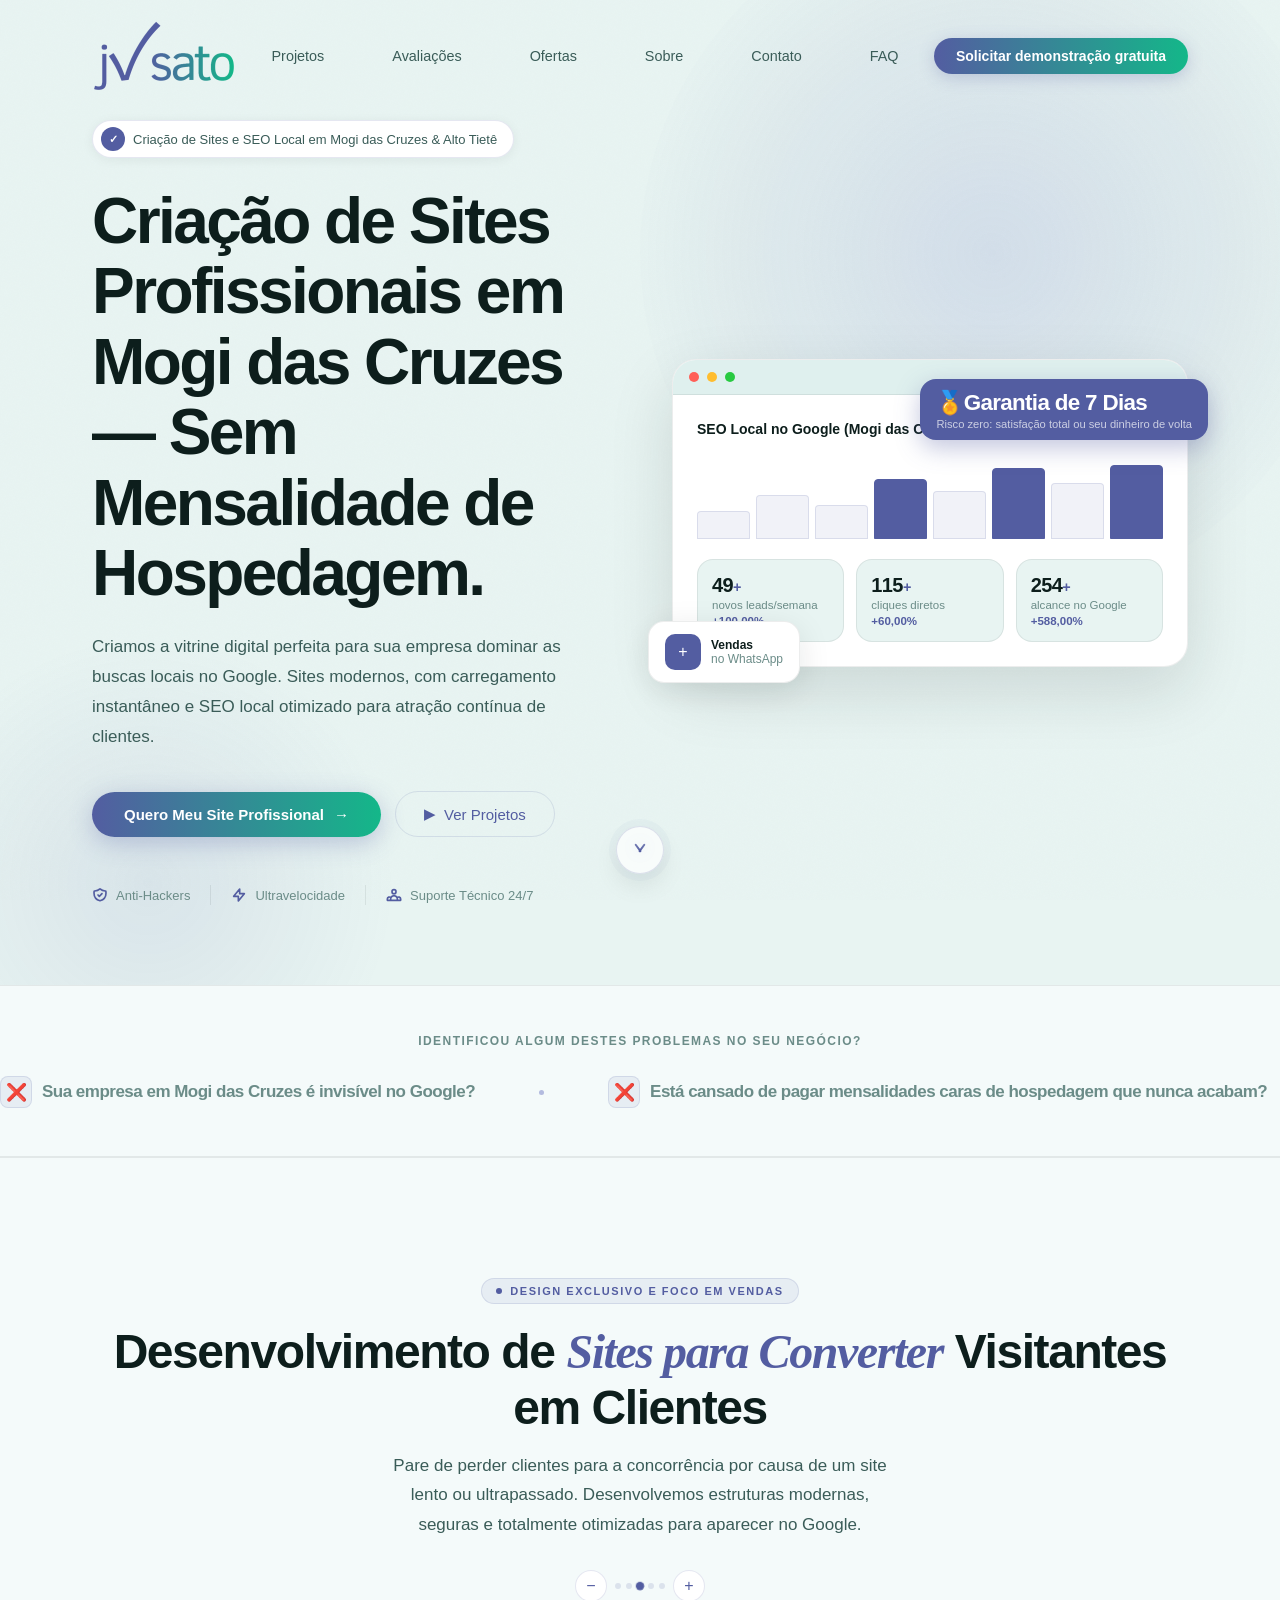
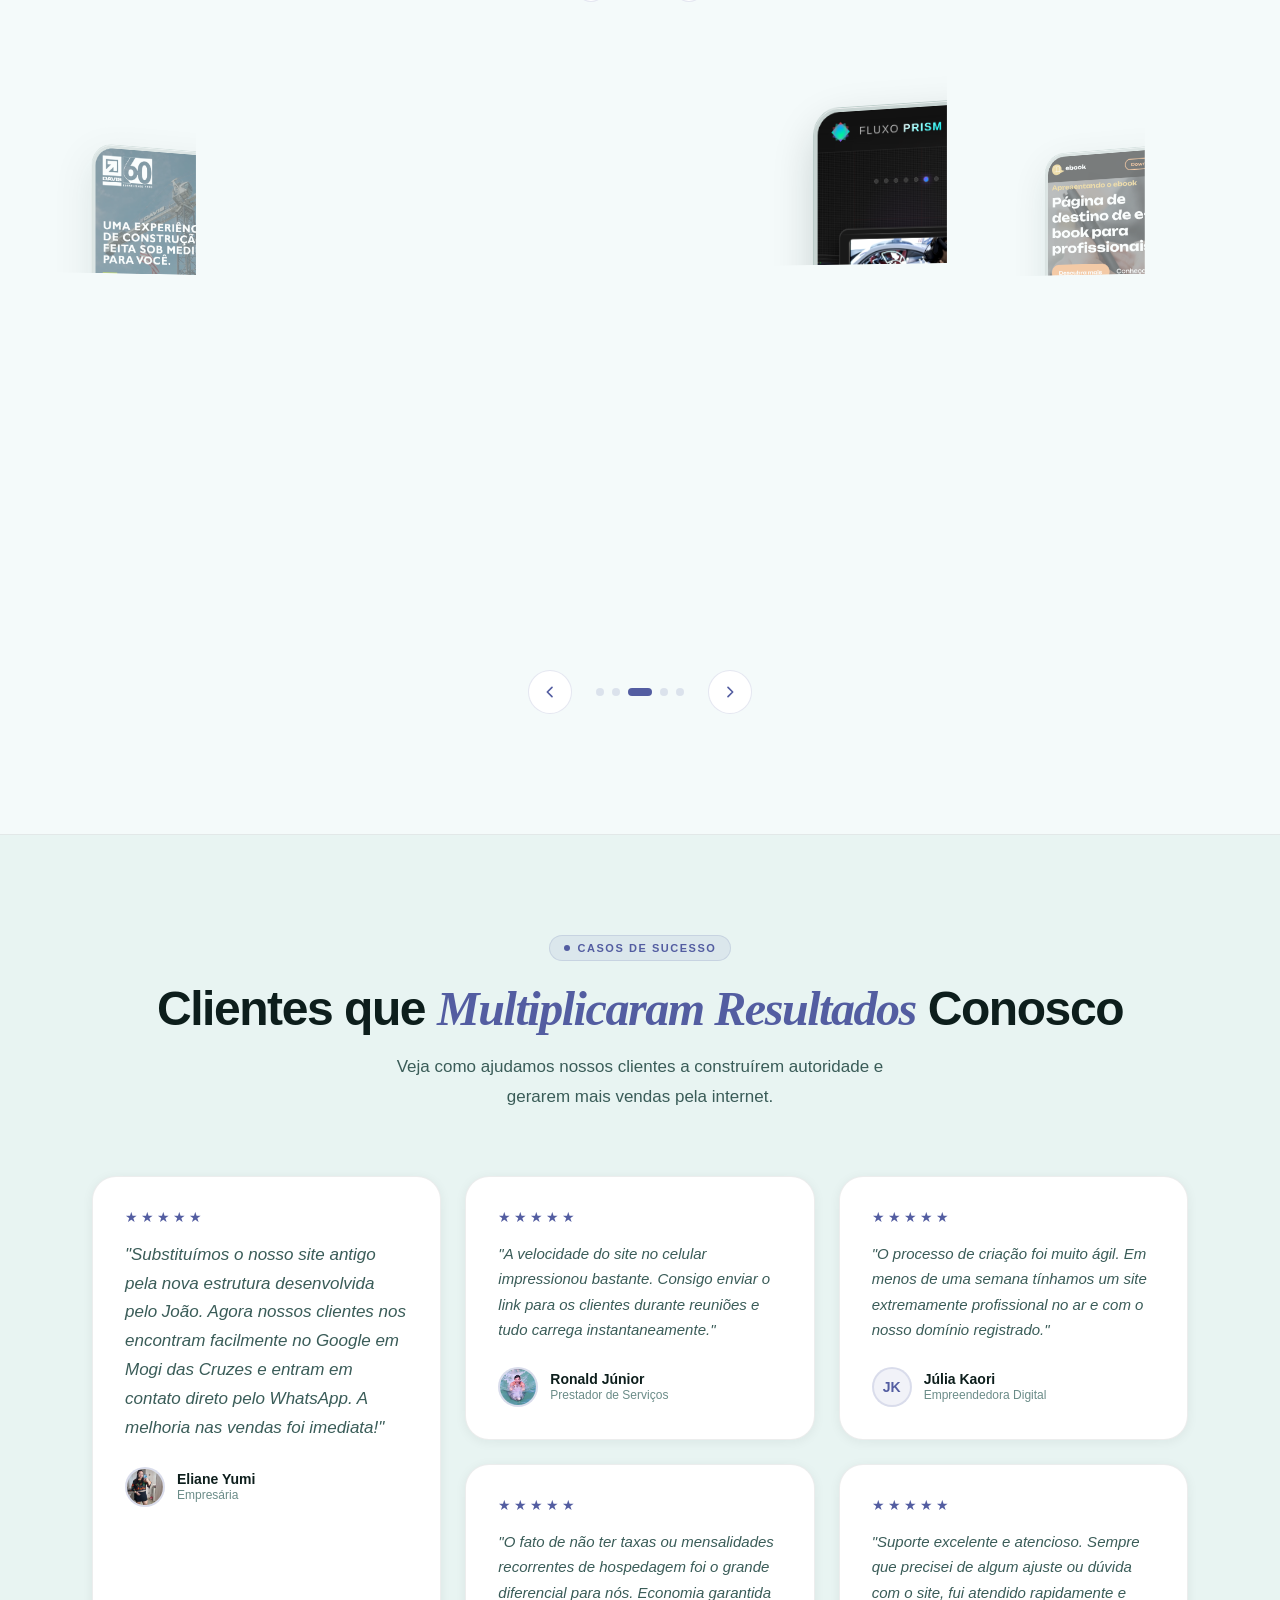
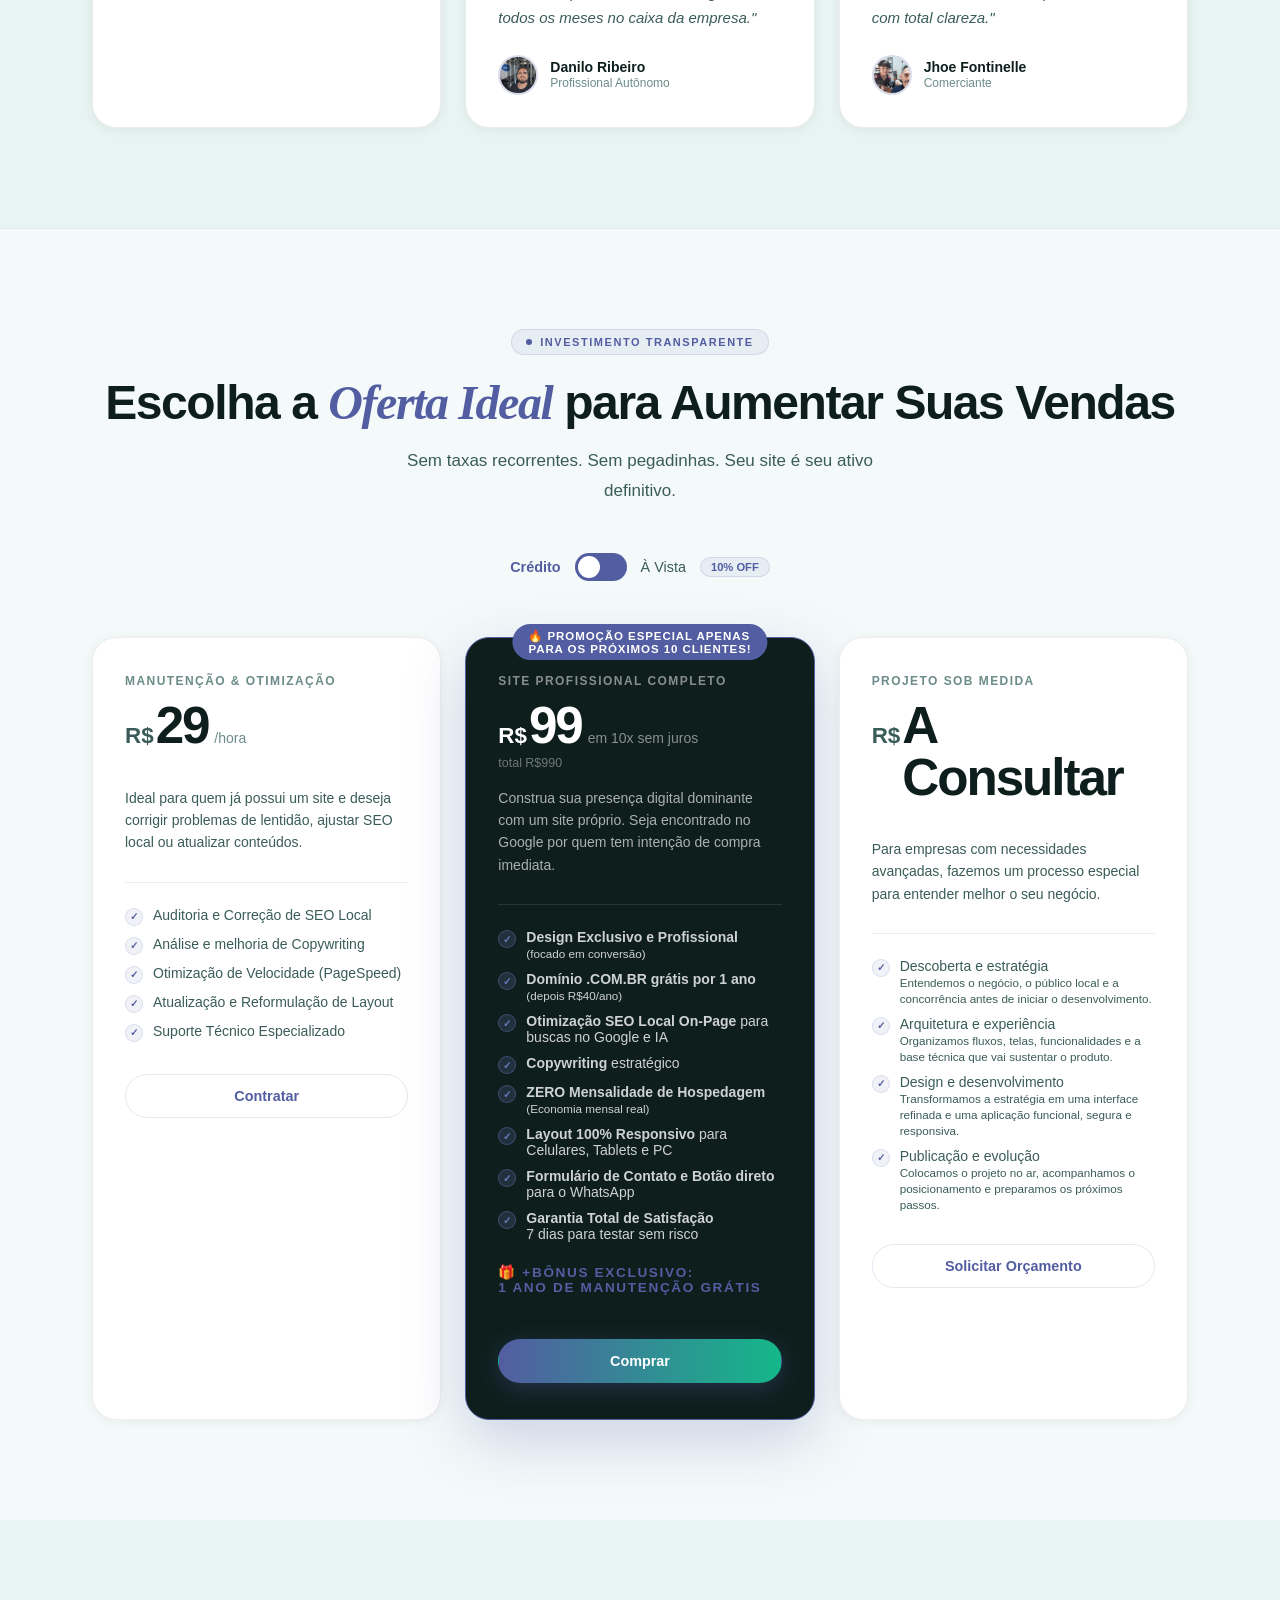
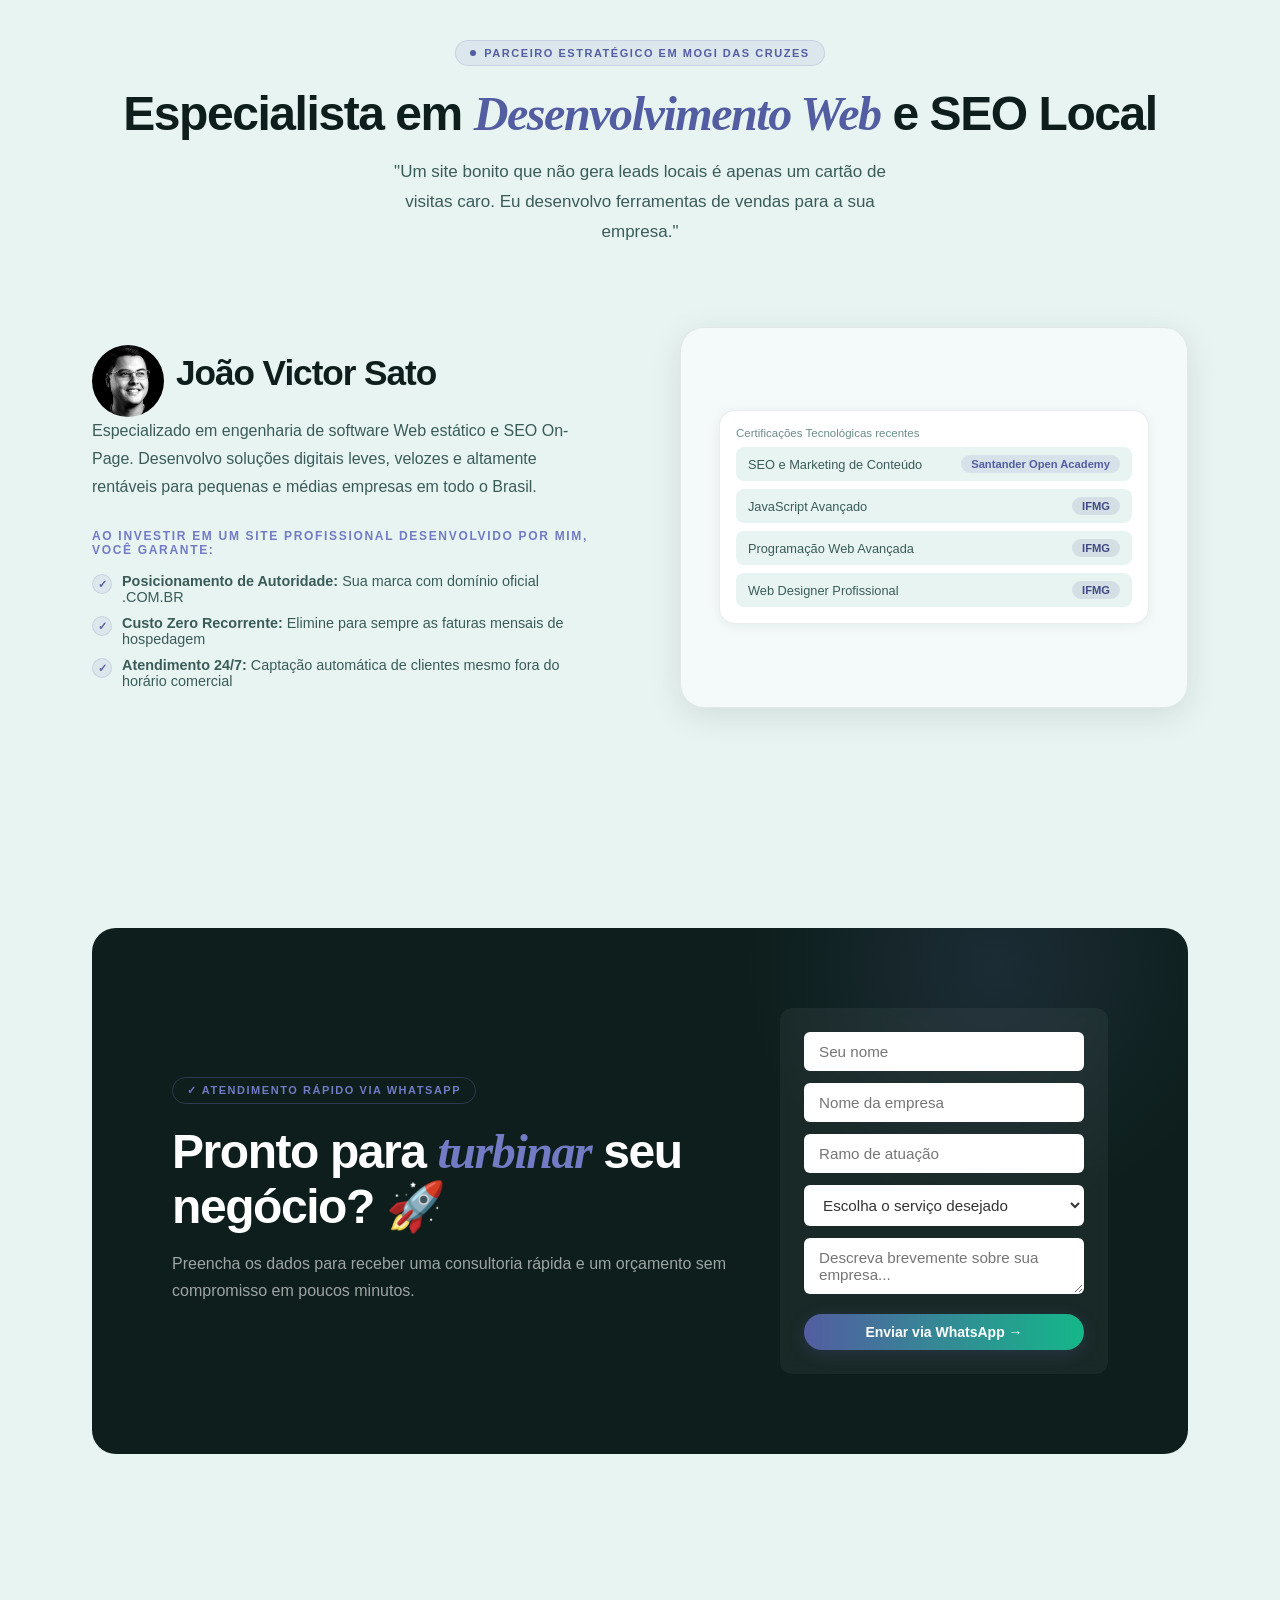
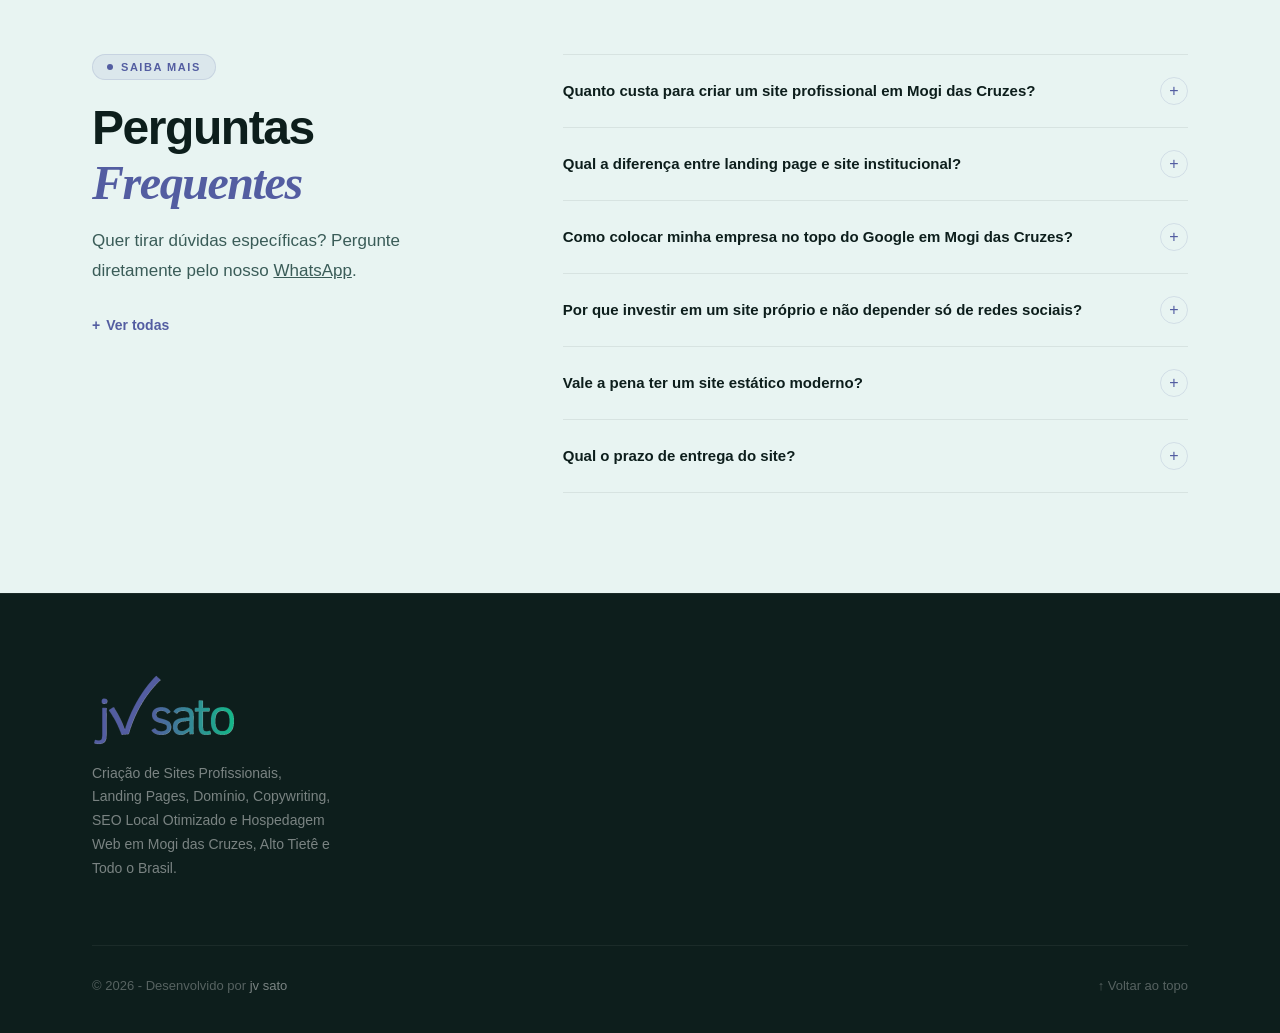
==== commit a86ce16a: "Update index.html" ====
--- a/criacao-de-sites-profissionais-em-mogi-das-cruzes/index.html
+++ b/criacao-de-sites-profissionais-em-mogi-das-cruzes/index.html
@@ -13,7 +13,7 @@
   <meta name="description" content="Criação de sites profissionais e SEO local em Mogi das Cruzes e região do Alto Tietê. Sites velozes, sem mensalidade de hospedagem e prontos para vender no Google." />
   <meta name="keywords" content="criação de sites mogi das cruzes, desenvolvedor de sites mogi das cruzes, seo local mogi das cruzes, landing page mogi das cruzes, criação de sites alto tieté, empresa de criação de sites mogi, site rápido otimizado para o google, criação de site com hospedagem grátis, otimização seo para sites, dominio, jv sato" />
   <meta name="author" content="João Victor Sato">
-  <link rel="canonical" href="https://www.jvsato.com.br/criacao-de-sites-em-mogi-das-cruzes/" />
+  <link rel="canonical" href="https://www.jvsato.com.br/criacao-de-sites-em-mogi-das-cruzes/"/>
   <link rel="icon" type="image/png" href="../images/favicon.png">
   <link rel="preload" href="../images/logo.png" as="image" type="image/png" />
   <link rel="dns-prefetch" href="//www.googletagmanager.com" />
@@ -897,4 +897,4 @@
   <script defer src="../script.js"></script>
 </body>
 
-</html>+</html>
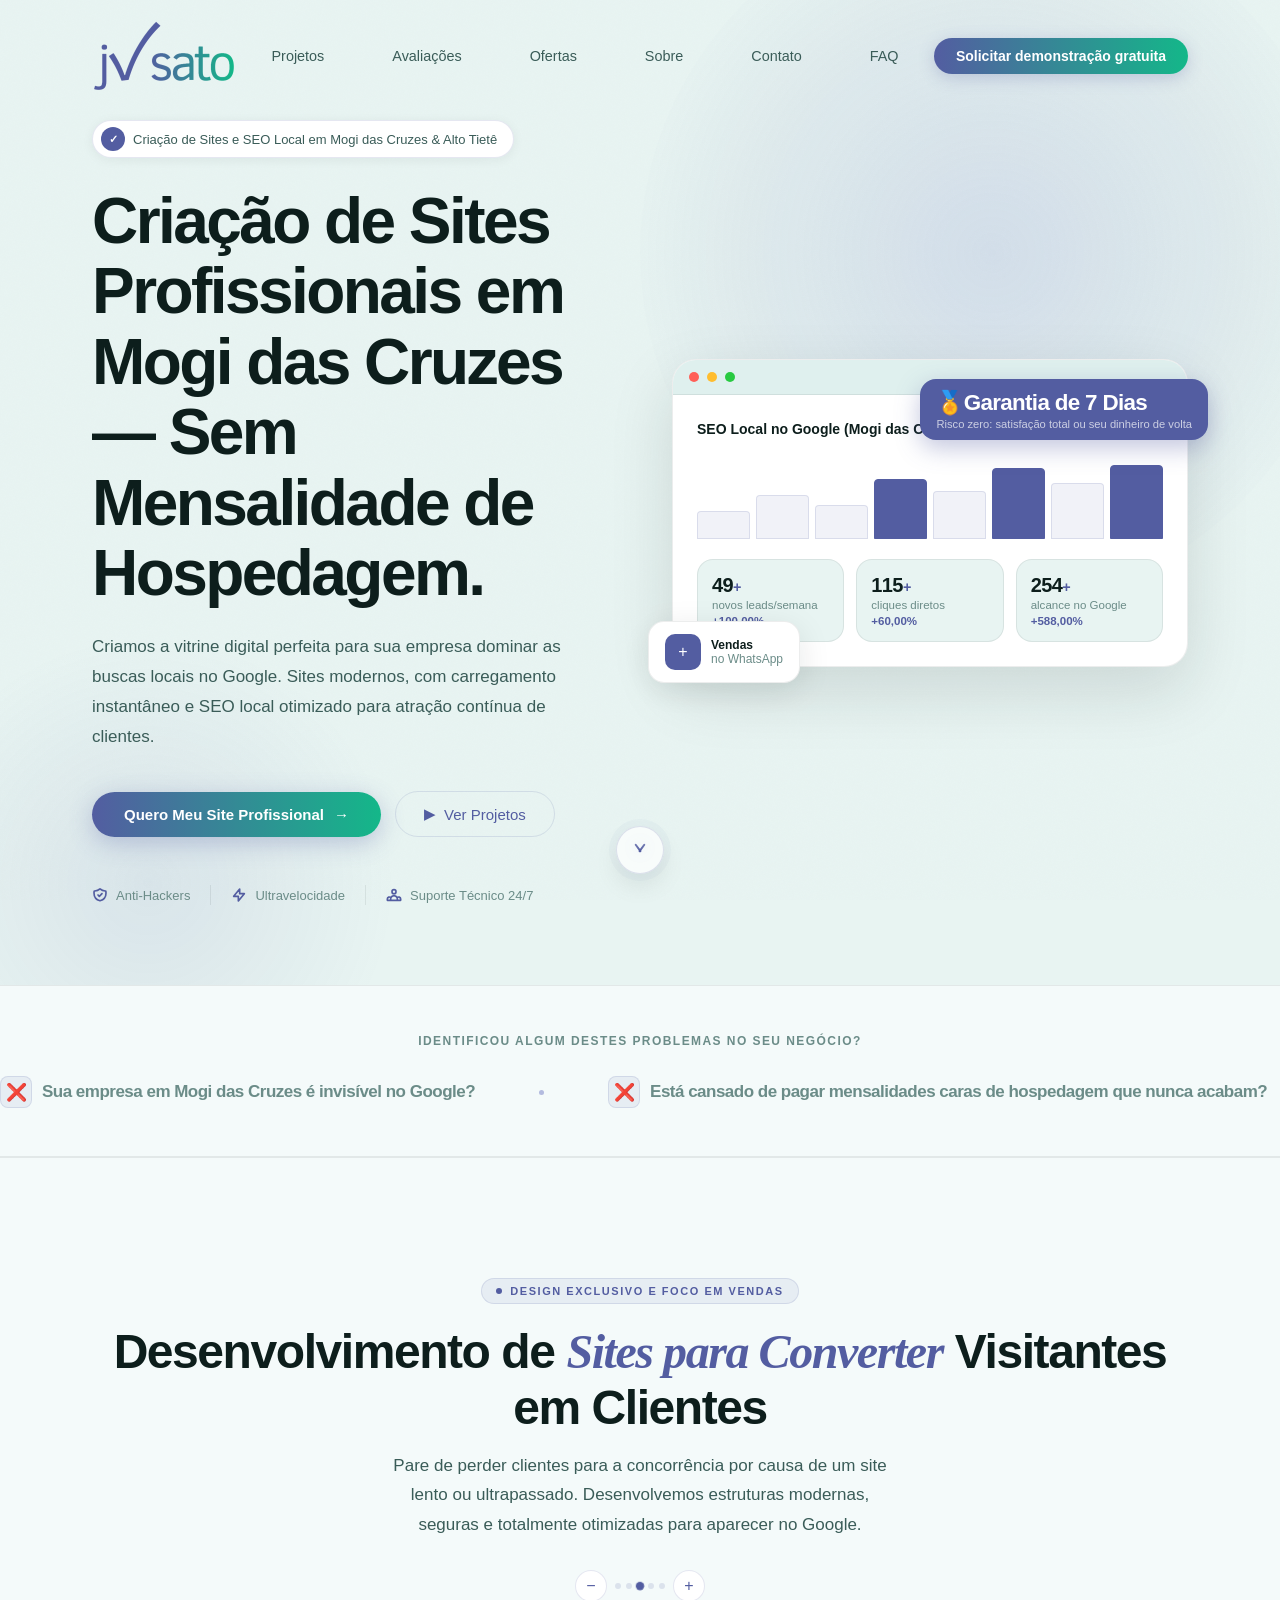
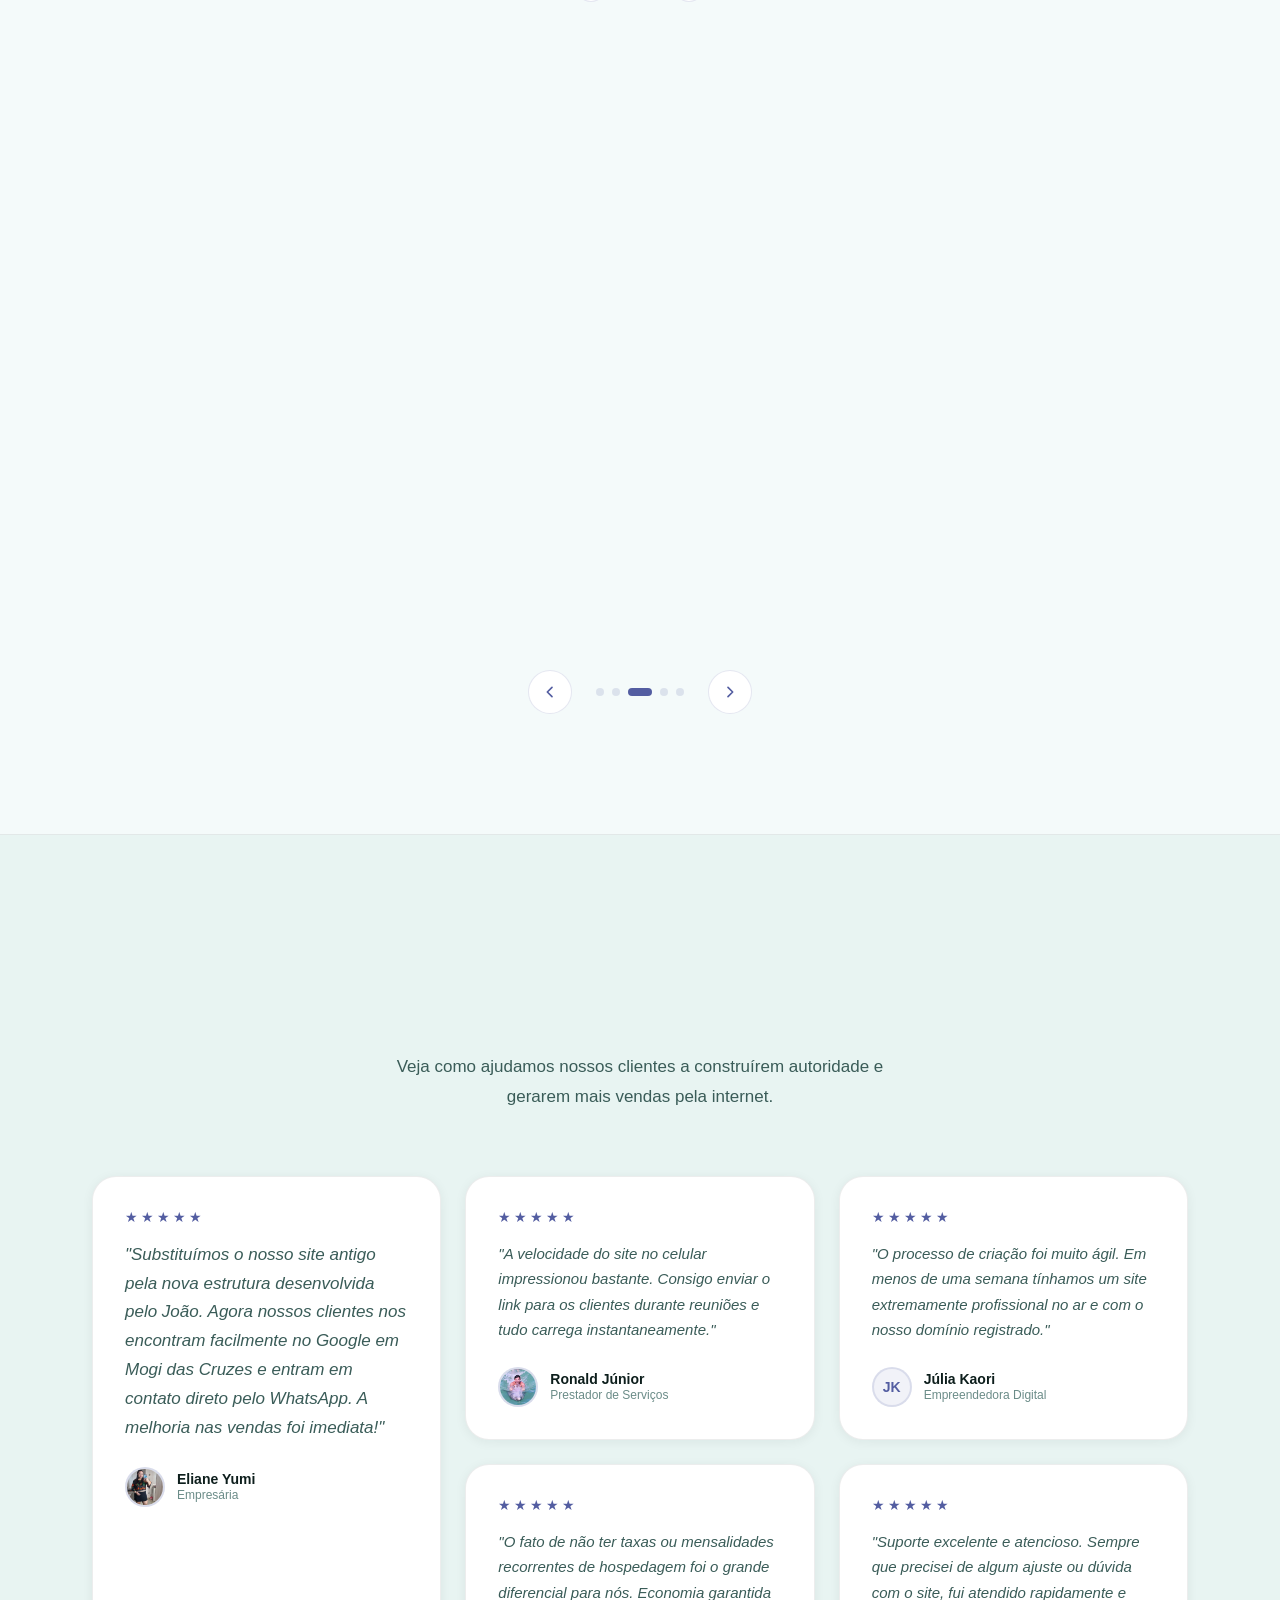
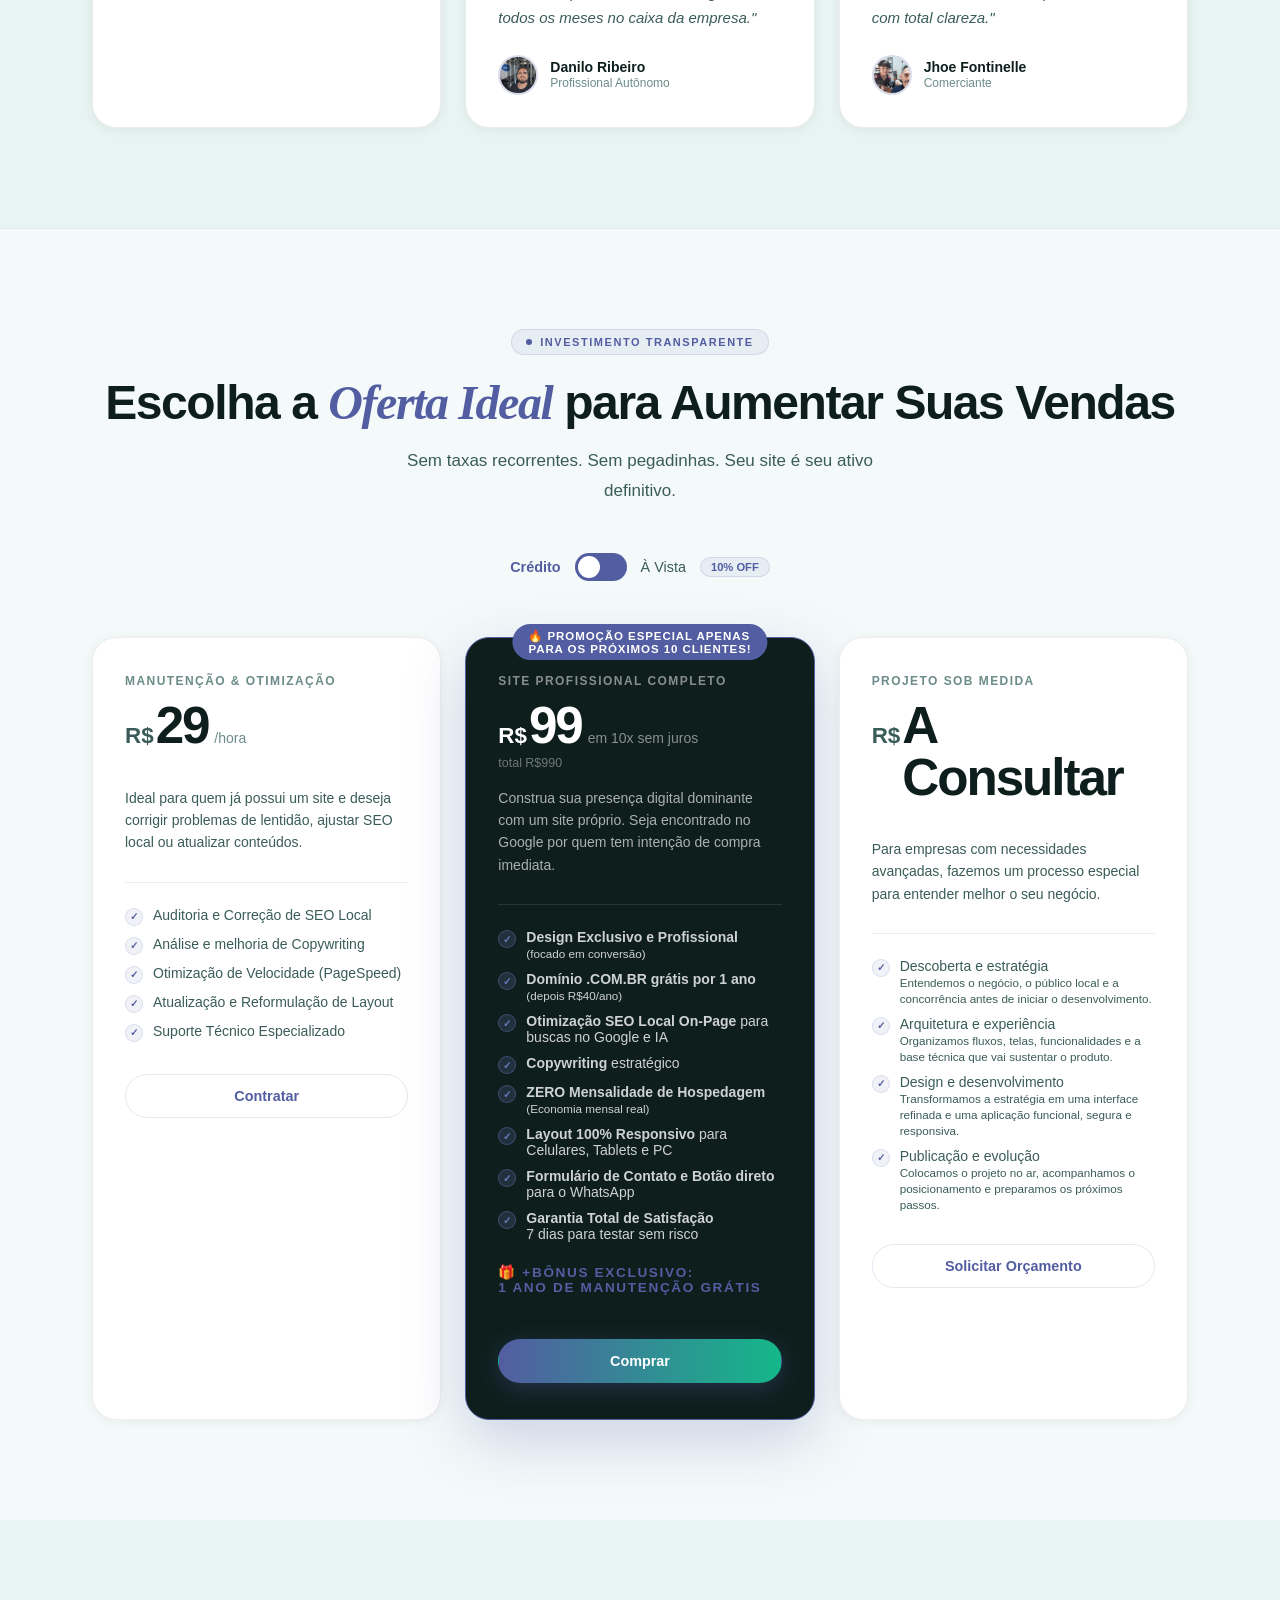
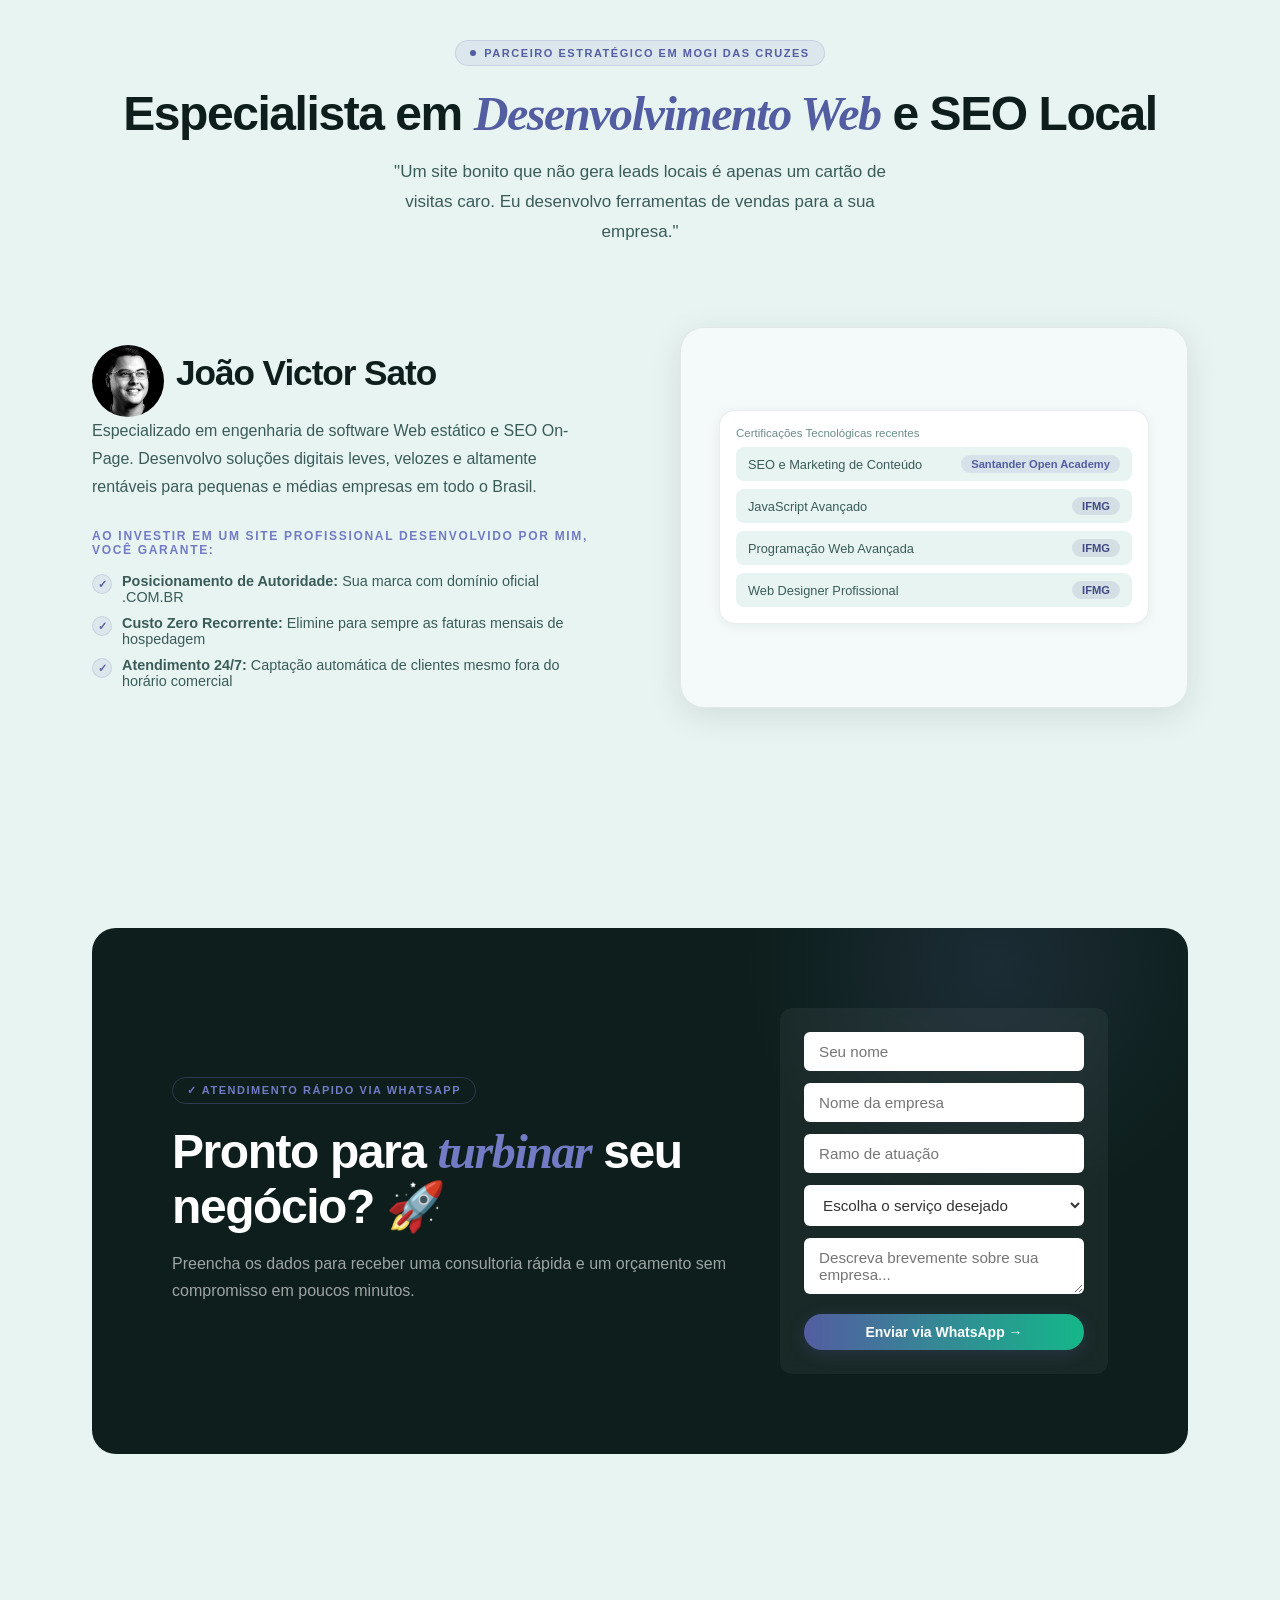
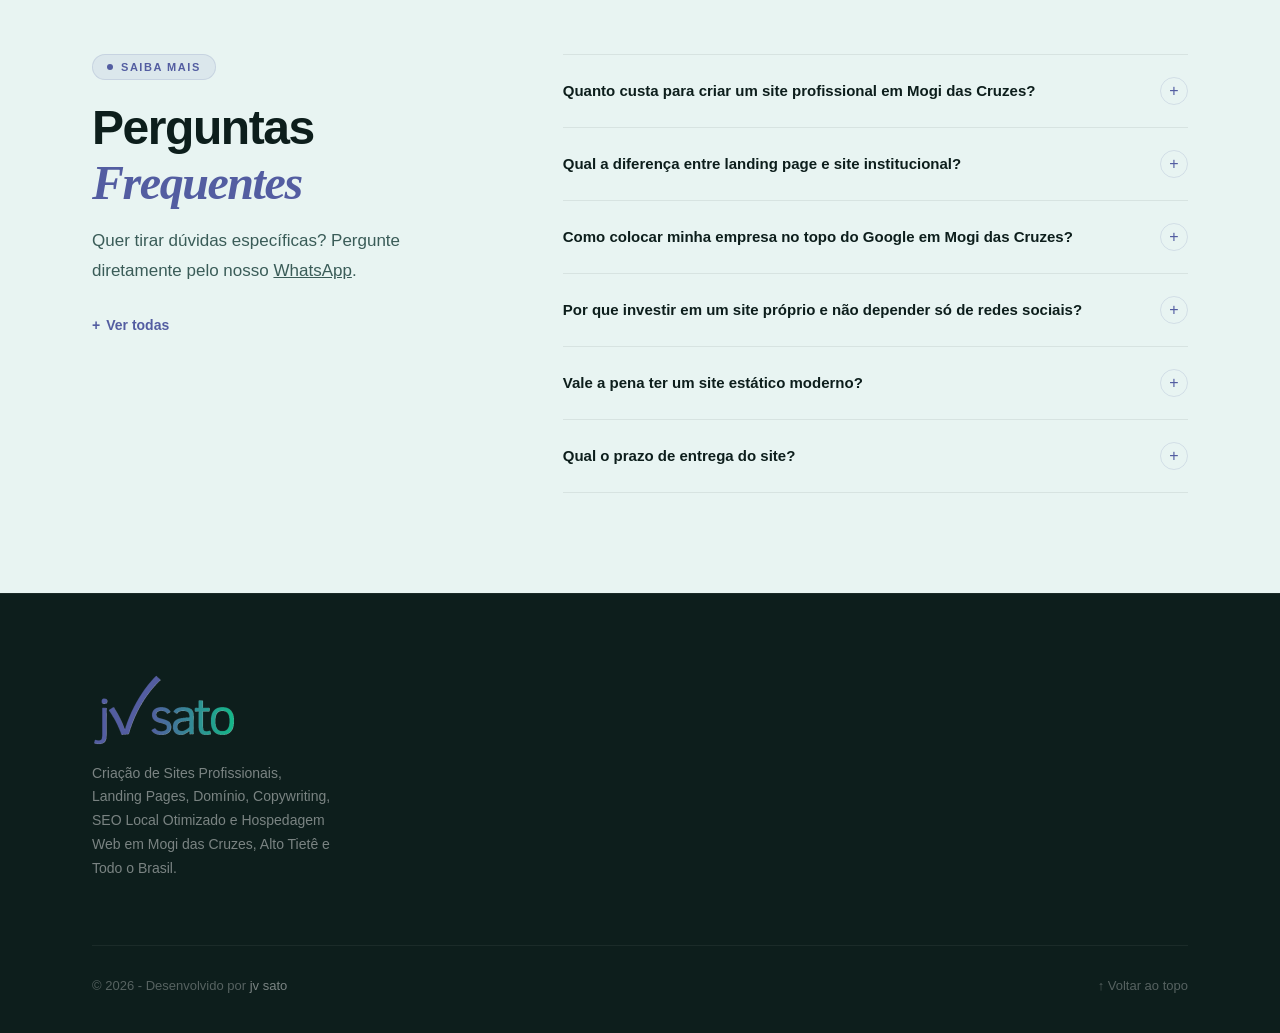
==== commit ec6722e1: "Update index.html" ====
--- a/criacao-de-sites-profissionais-em-mogi-das-cruzes/index.html
+++ b/criacao-de-sites-profissionais-em-mogi-das-cruzes/index.html
@@ -237,7 +237,7 @@
         <li><a href="#faq">FAQ</a></li>
       </ul>
       <div class="nav-cta">
-        <a href="https://wa.me/5511989580867?text=Ol%C3%A1%2C%20gostaria%20de%20solicitar%20minha%20demonstra%C3%A7%C3%A3o%20gratuita." class="btn-primary" data-servico="Demonstração Gratuita" target="_blank" rel="noopener noreferrer">Solicitar demonstração gratuita</a>
+        <a href="https://wa.me/5511925975097?text=Ol%C3%A1%2C%20gostaria%20de%20solicitar%20minha%20demonstra%C3%A7%C3%A3o%20gratuita." class="btn-primary" data-servico="Demonstração Gratuita" target="_blank" rel="noopener noreferrer">Solicitar demonstração gratuita</a>
       </div>
       <button class="nav-hamburger" id="hamburger" aria-label="Alternar menu" aria-expanded="false" aria-controls="mobileMenu">
         <span aria-hidden="true"></span><span aria-hidden="true"></span><span aria-hidden="true"></span>
@@ -265,7 +265,7 @@
             Criamos a vitrine digital perfeita para sua empresa dominar as buscas locais no Google. Sites modernos, com carregamento instantâneo e SEO local otimizado para atração contínua de clientes.
           </p>
           <div class="hero-actions reveal reveal-delay-3">
-            <a href="https://wa.me/5511989580867?text=Ol%C3%A1%2C%20quero%20meu%20site%20profissional." class="btn-primary-lg" target="_blank" rel="noopener noreferrer">
+            <a href="https://wa.me/5511925975097?text=Ol%C3%A1%2C%20quero%20meu%20site%20profissional." class="btn-primary-lg" target="_blank" rel="noopener noreferrer">
               Quero Meu Site Profissional
               <span class="btn-arrow">→</span>
             </a>
@@ -601,7 +601,7 @@
               <div class="pricing-check">✓</div><span>Suporte Técnico Especializado</span>
             </div>
           </div>
-          <a href="https://wa.me/5511989580867?text=Ol%C3%A1%2C%20quero%20contratar%20manuten%C3%A7%C3%A3o%20e%20otimiza%C3%A7%C3%A3o." class="pricing-cta btn-price" data-servico="Manutenção" target="_blank" rel="noopener noreferrer">Contratar</a>
+          <a href="https://wa.me/5511925975097?text=Ol%C3%A1%2C%20quero%20contratar%20manuten%C3%A7%C3%A3o%20e%20otimiza%C3%A7%C3%A3o." class="pricing-cta btn-price" data-servico="Manutenção" target="_blank" rel="noopener noreferrer">Contratar</a>
         </div>
 
         <!-- Card 2: Pacote Completo -->
@@ -644,7 +644,7 @@
             </div>
             <div class="pricing-tier" style="margin-top:12px; font-size: 0.85rem; color: var(--accent);">🎁 +BÔNUS EXCLUSIVO:<br>1 ANO DE MANUTENÇÃO GRÁTIS</div>
           </div>
-          <a href="https://wa.me/5511989580867?text=Ol%C3%A1%2C%20quero%20comprar%20meu%20site%20profissional%20completo." class="pricing-cta btn-price" data-servico="Site profissional completo" target="_blank" rel="noopener noreferrer">Comprar</a>
+          <a href="https://wa.me/5511925975097?text=Ol%C3%A1%2C%20quero%20comprar%20meu%20site%20profissional%20completo." class="pricing-cta btn-price" data-servico="Site profissional completo" target="_blank" rel="noopener noreferrer">Comprar</a>
         </div>
 
         <!-- Card 3: Personalizado -->
@@ -679,7 +679,7 @@
               </span>
             </div>
           </div>
-          <a href="https://wa.me/5511989580867?text=Ol%C3%A1%2C%20quero%20solicitar%20or%C3%A7amento%20para%20projeto%20sob%20medida." class="pricing-cta btn-price" data-servico="Projeto Sob Medida" target="_blank" rel="noopener noreferrer">Solicitar Orçamento</a>
+          <a href="https://wa.me/5511925975097?text=Ol%C3%A1%2C%20quero%20solicitar%20or%C3%A7amento%20para%20projeto%20sob%20medida." class="pricing-cta btn-price" data-servico="Projeto Sob Medida" target="_blank" rel="noopener noreferrer">Solicitar Orçamento</a>
         </div>
       </div>
     </div>
@@ -788,7 +788,7 @@
         <div class="faq-sidebar reveal">
           <div class="section-label">Saiba mais</div>
           <h2 class="section-title">Perguntas<br><em>Frequentes</em></h2>
-          <p class="section-sub">Quer tirar dúvidas específicas? Pergunte diretamente pelo nosso <a href="https://wa.me/5511989580867?text=Ol%C3%A1%2C%20gostaria%20de%20tirar%20uma%20d%C3%BAvida." target="_blank" rel="noopener noreferrer"><u>WhatsApp</u></a>.</p>
+          <p class="section-sub">Quer tirar dúvidas específicas? Pergunte diretamente pelo nosso <a href="https://wa.me/5511925975097?text=Ol%C3%A1%2C%20gostaria%20de%20tirar%20uma%20d%C3%BAvida." target="_blank" rel="noopener noreferrer"><u>WhatsApp</u></a>.</p>
           <button class="faq-toggle-all" id="faqToggleAll">
             <span id="faqToggleIcon">+</span> Ver todas</button>
         </div>
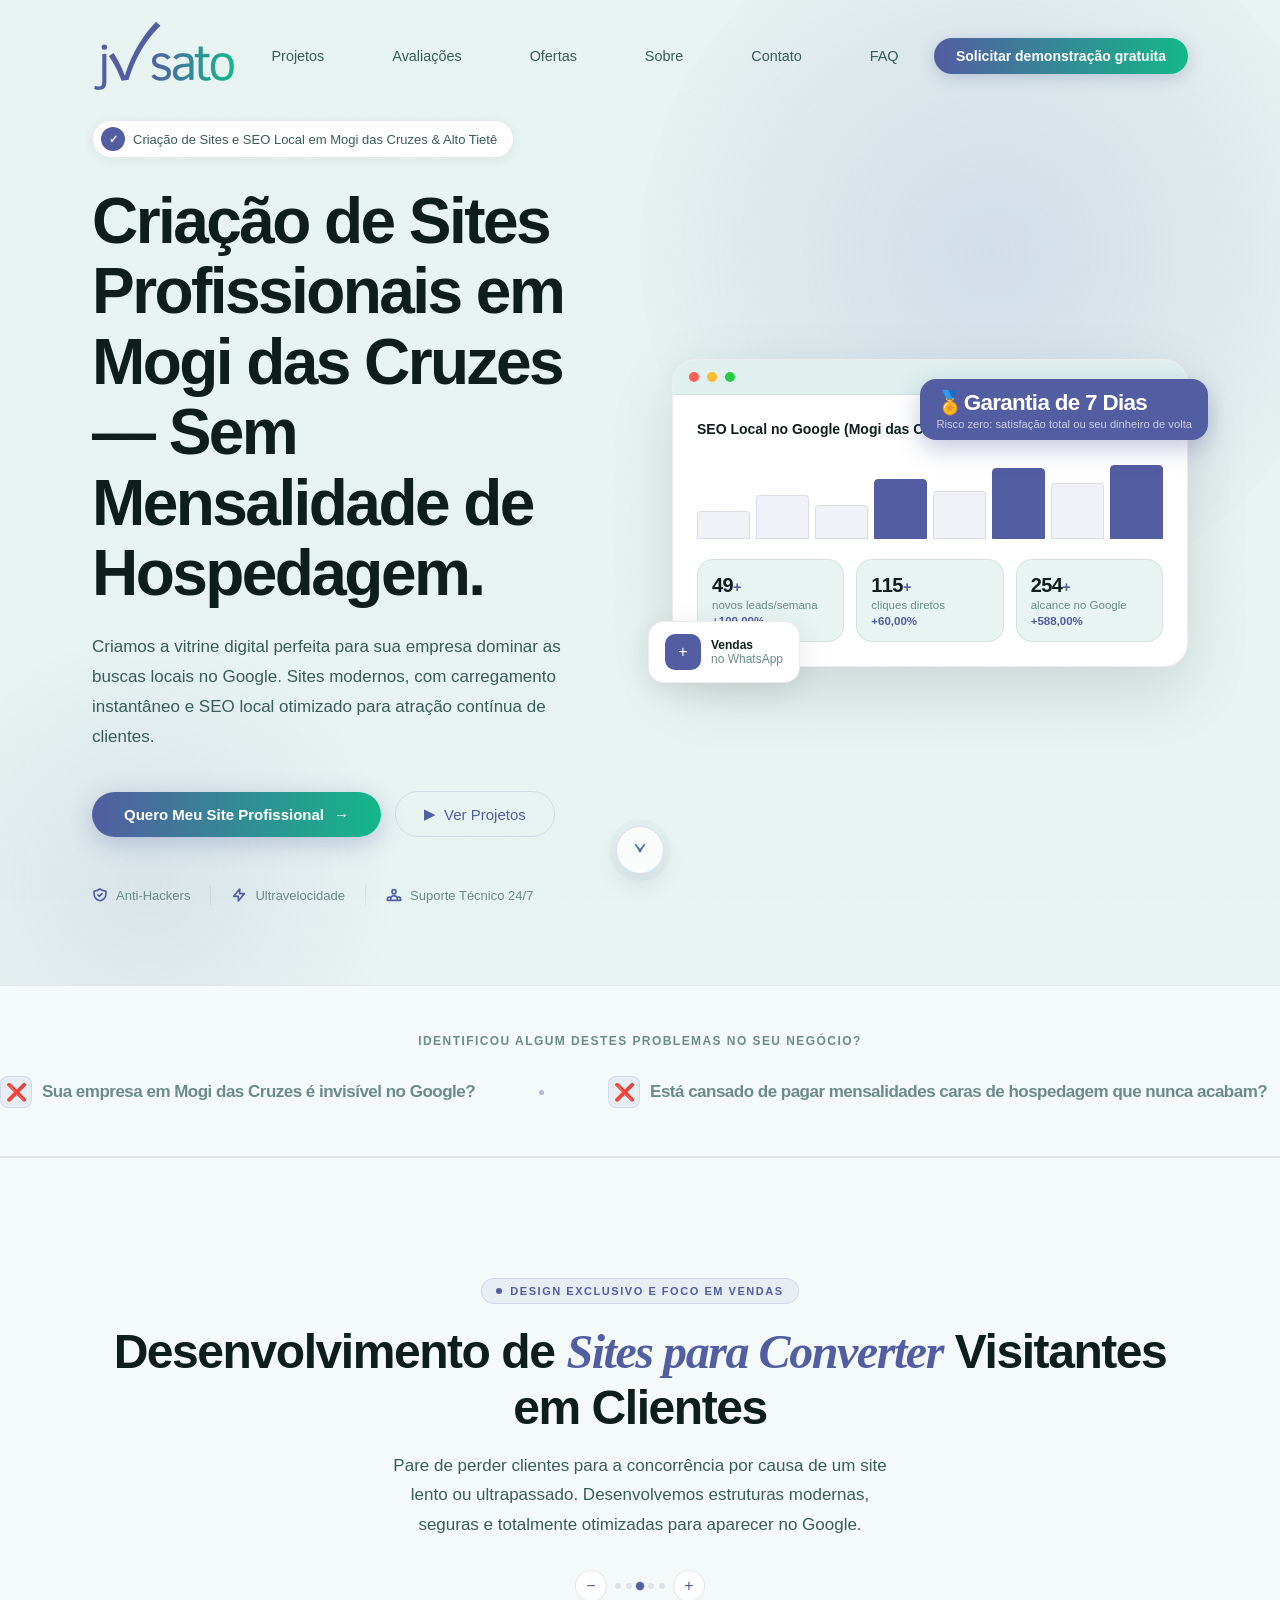
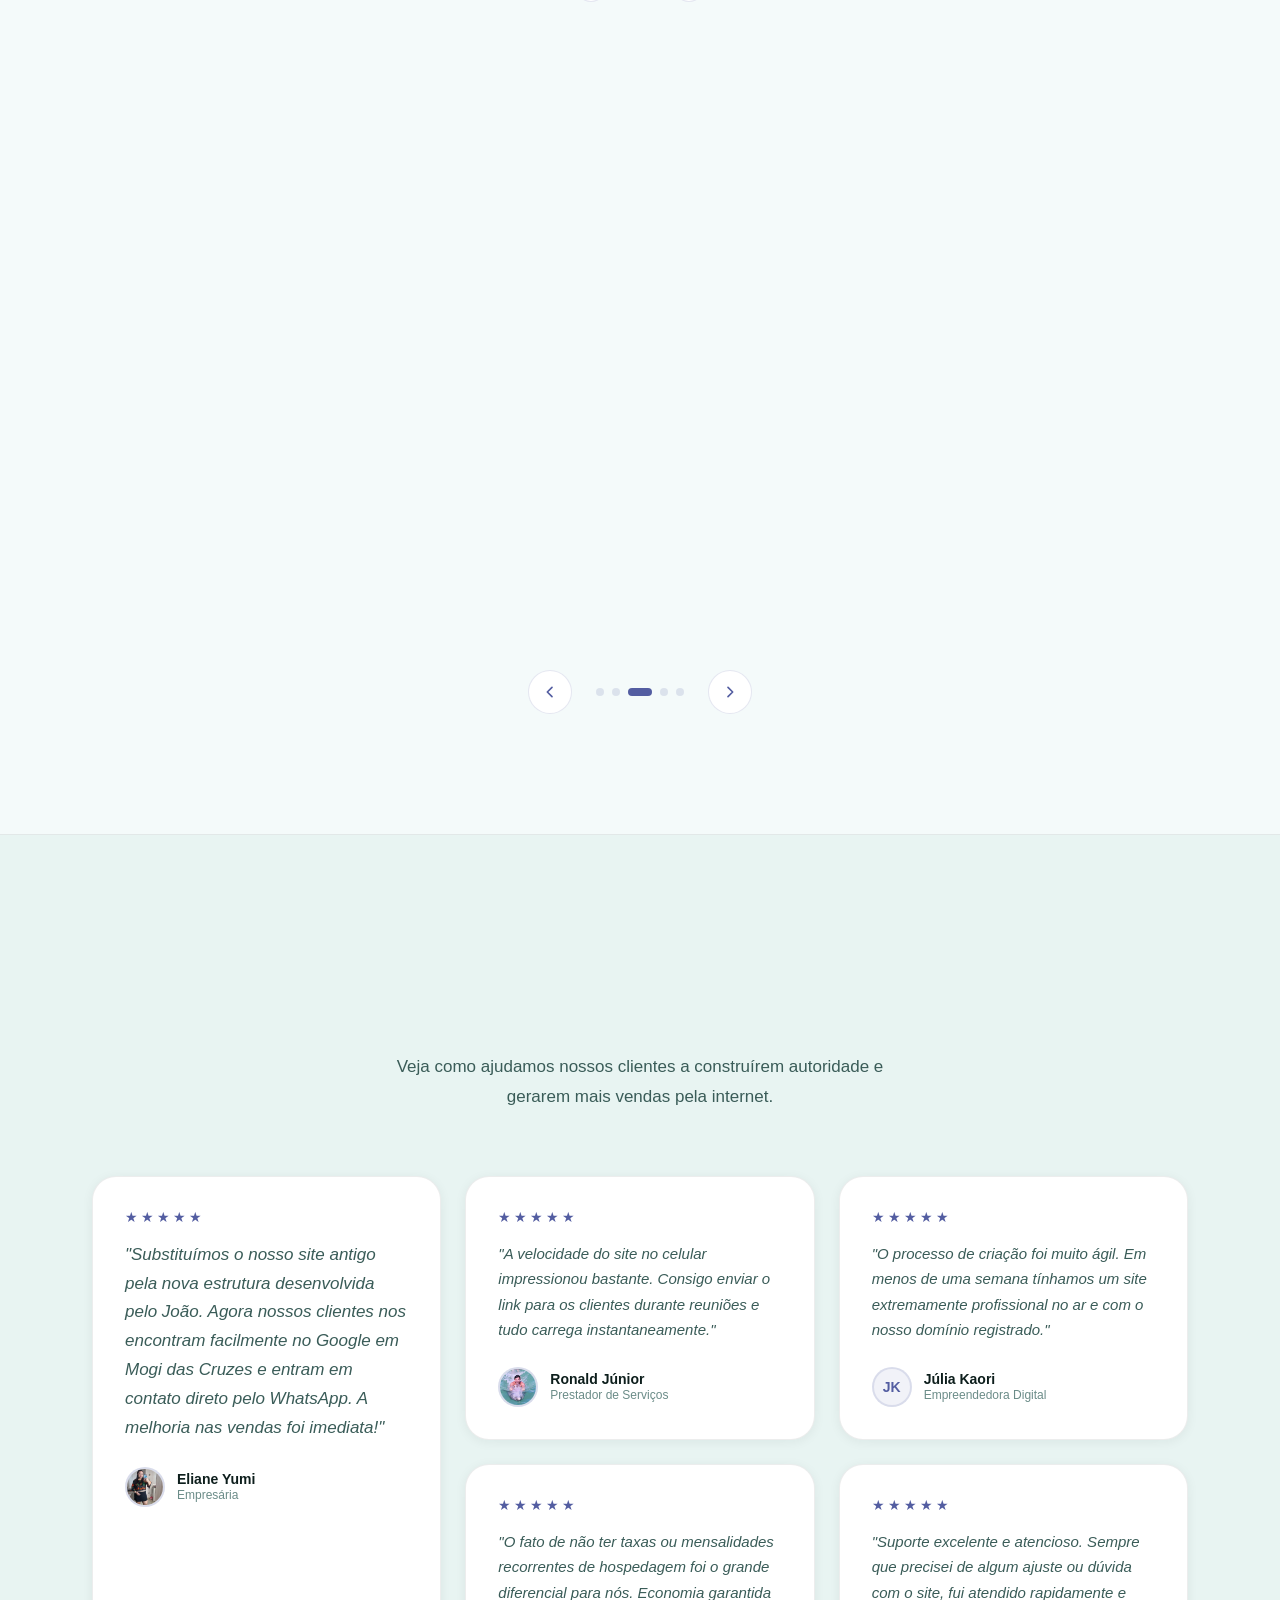
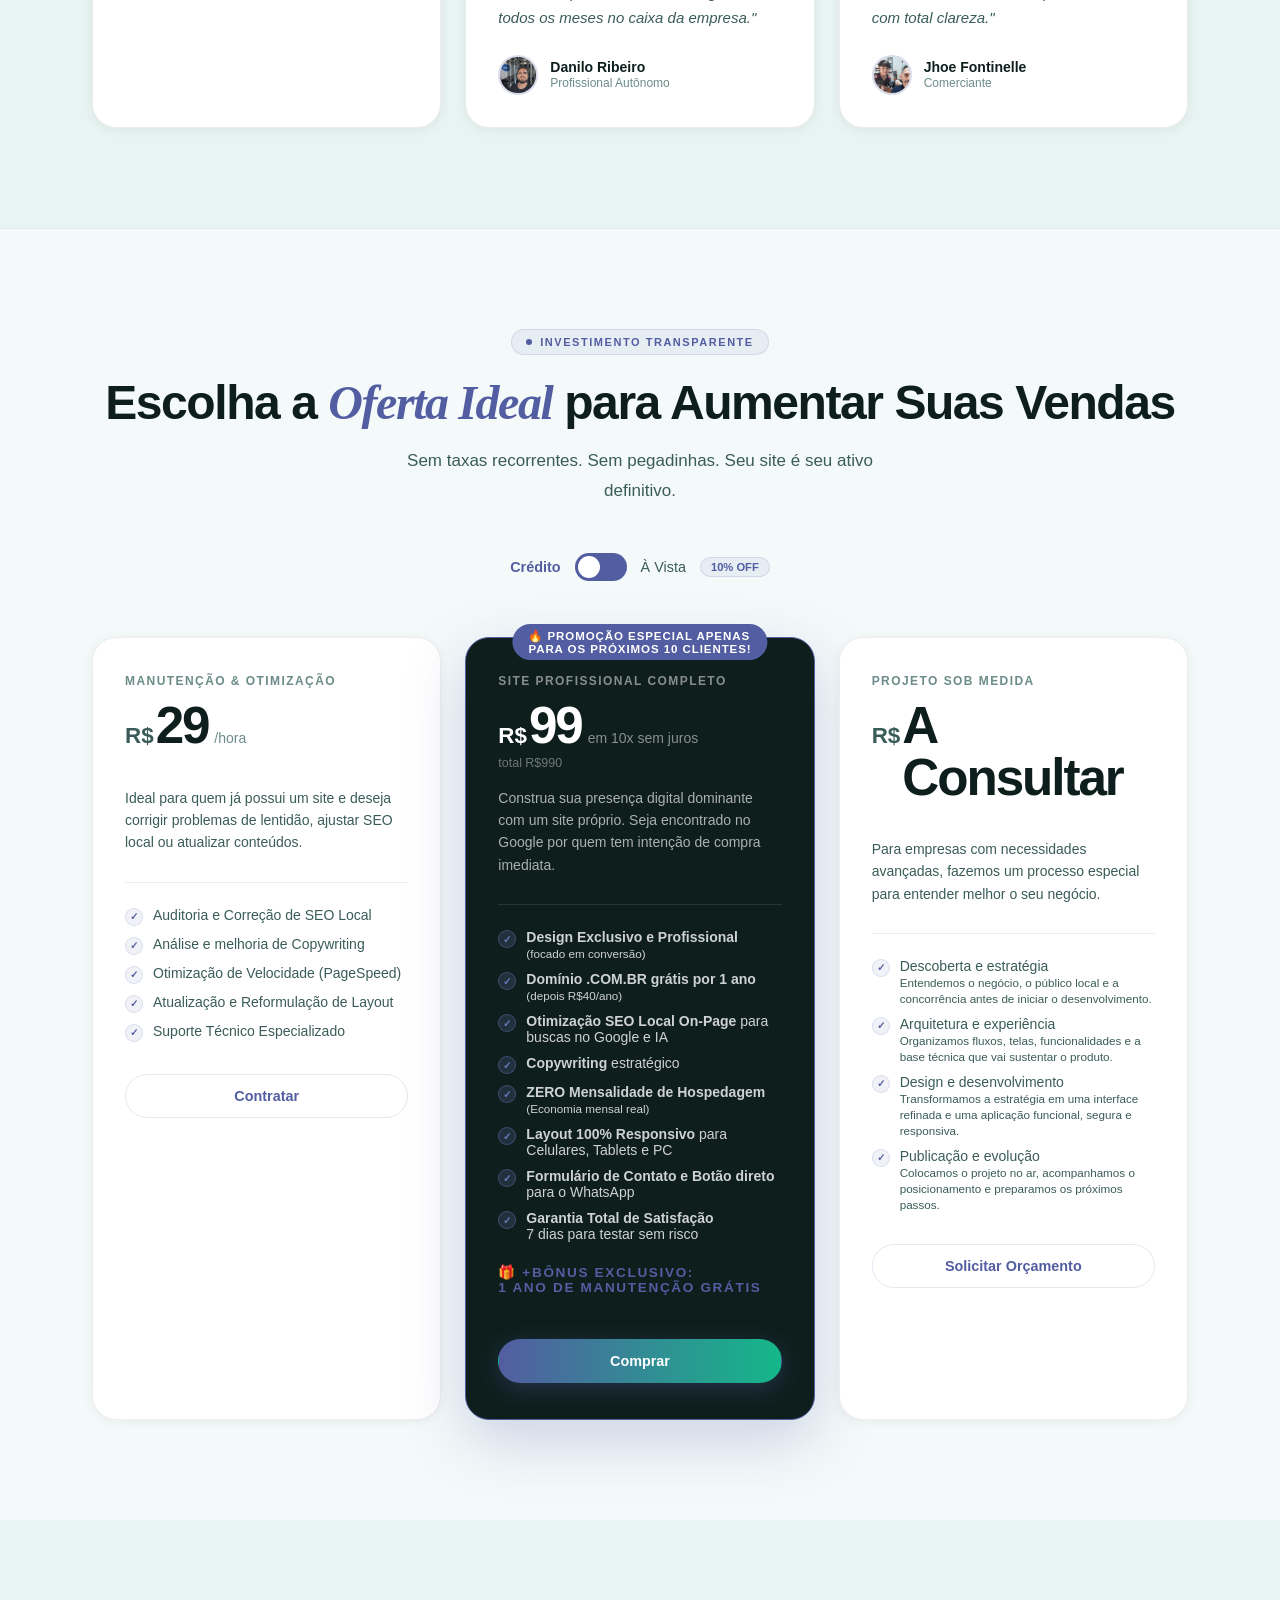
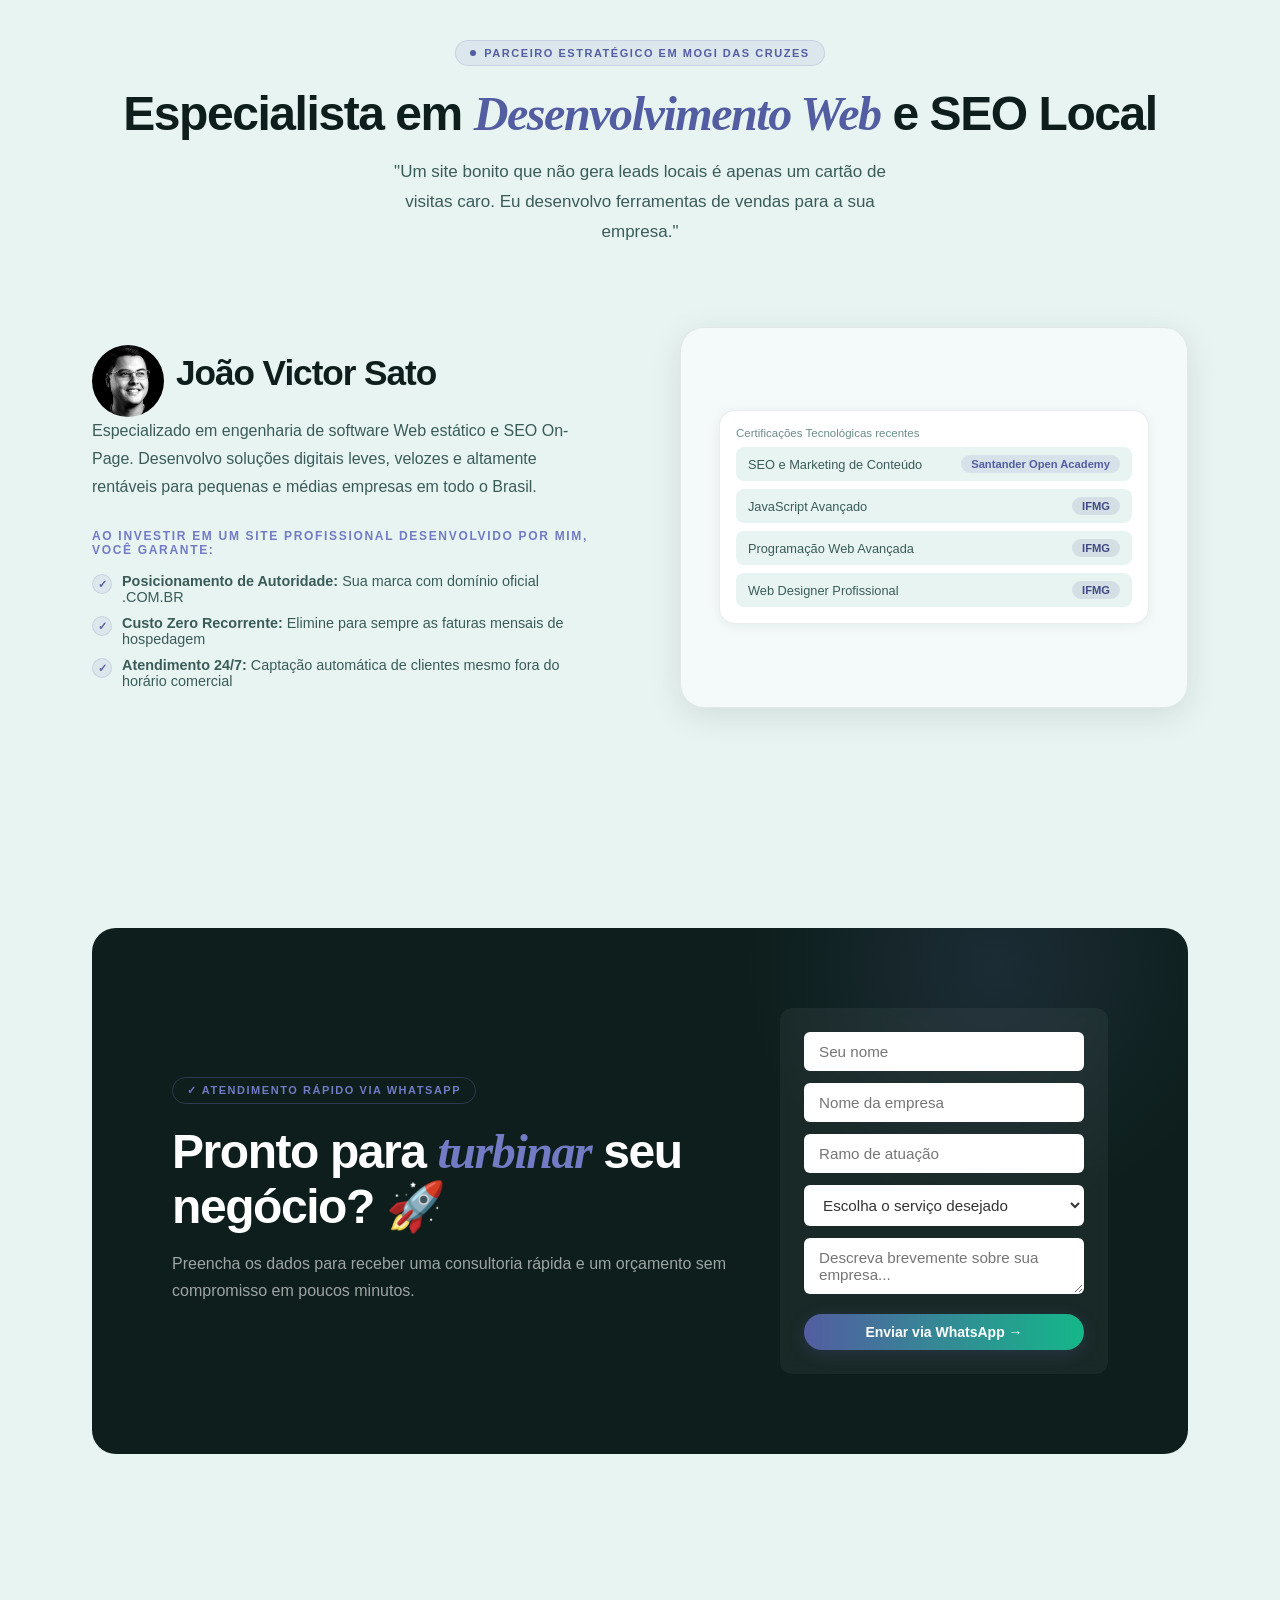
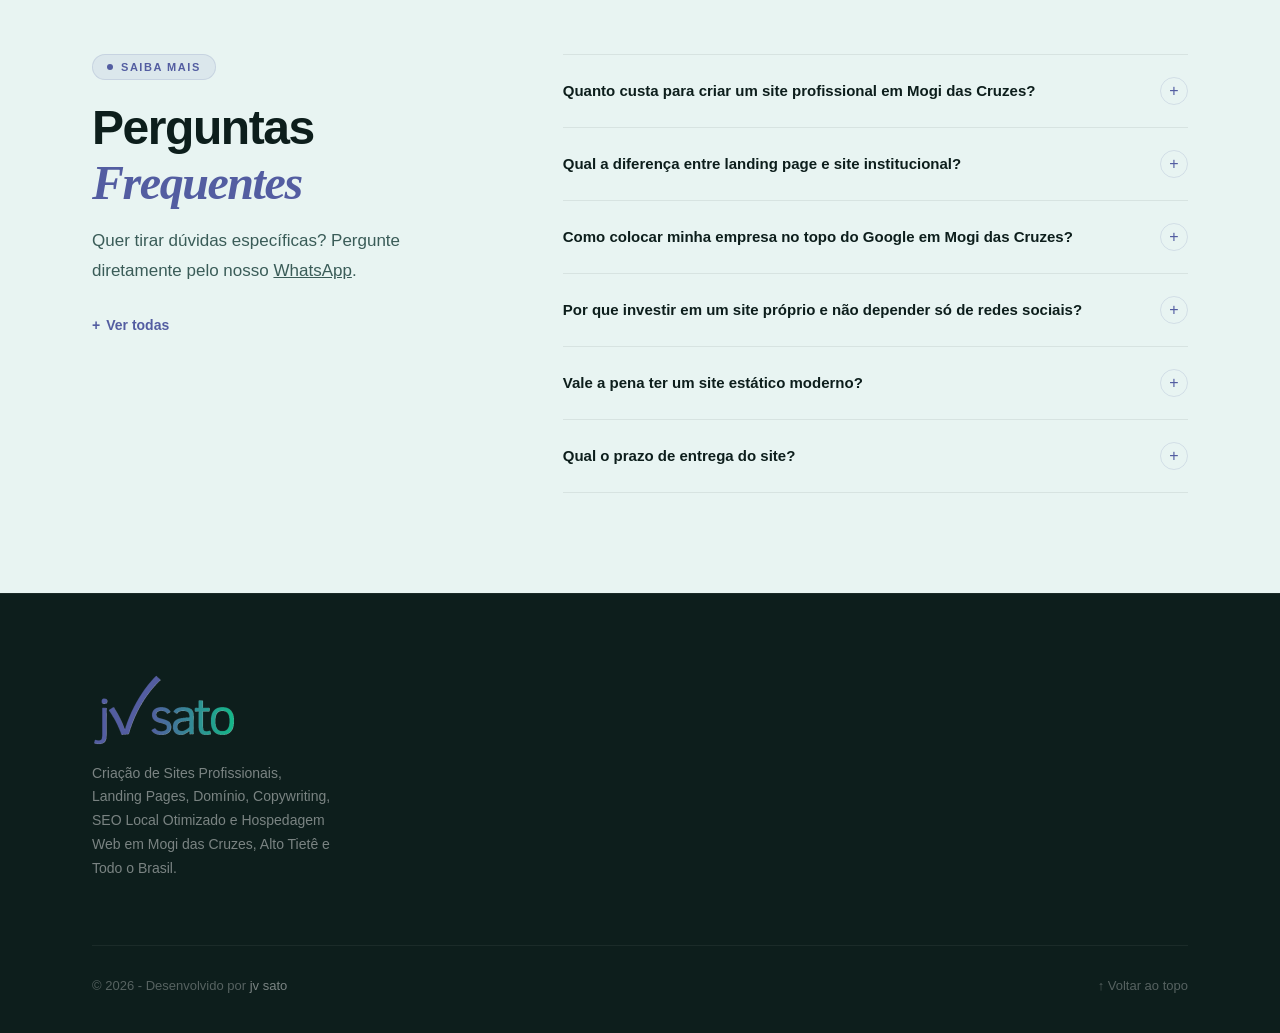
==== commit 162523b2: "Update index.html" ====
--- a/criacao-de-sites-profissionais-em-mogi-das-cruzes/index.html
+++ b/criacao-de-sites-profissionais-em-mogi-das-cruzes/index.html
@@ -9,7 +9,7 @@
   <meta name="googlebot" content="index, follow" />
   
   <!-- SEO & Meta Tags Otimizadas para SEO Local (Mogi das Cruzes & Alto Tietê) -->
-  <title>Criação de Sites em Mogi das Cruzes & SEO Local | JV Sato</title>
+  <title>Criação de Sites em Mogi das Cruzes & Alto Tietê| JV Sato</title>
   <meta name="description" content="Criação de sites profissionais e SEO local em Mogi das Cruzes e região do Alto Tietê. Sites velozes, sem mensalidade de hospedagem e prontos para vender no Google." />
   <meta name="keywords" content="criação de sites mogi das cruzes, desenvolvedor de sites mogi das cruzes, seo local mogi das cruzes, landing page mogi das cruzes, criação de sites alto tieté, empresa de criação de sites mogi, site rápido otimizado para o google, criação de site com hospedagem grátis, otimização seo para sites, dominio, jv sato" />
   <meta name="author" content="João Victor Sato">
